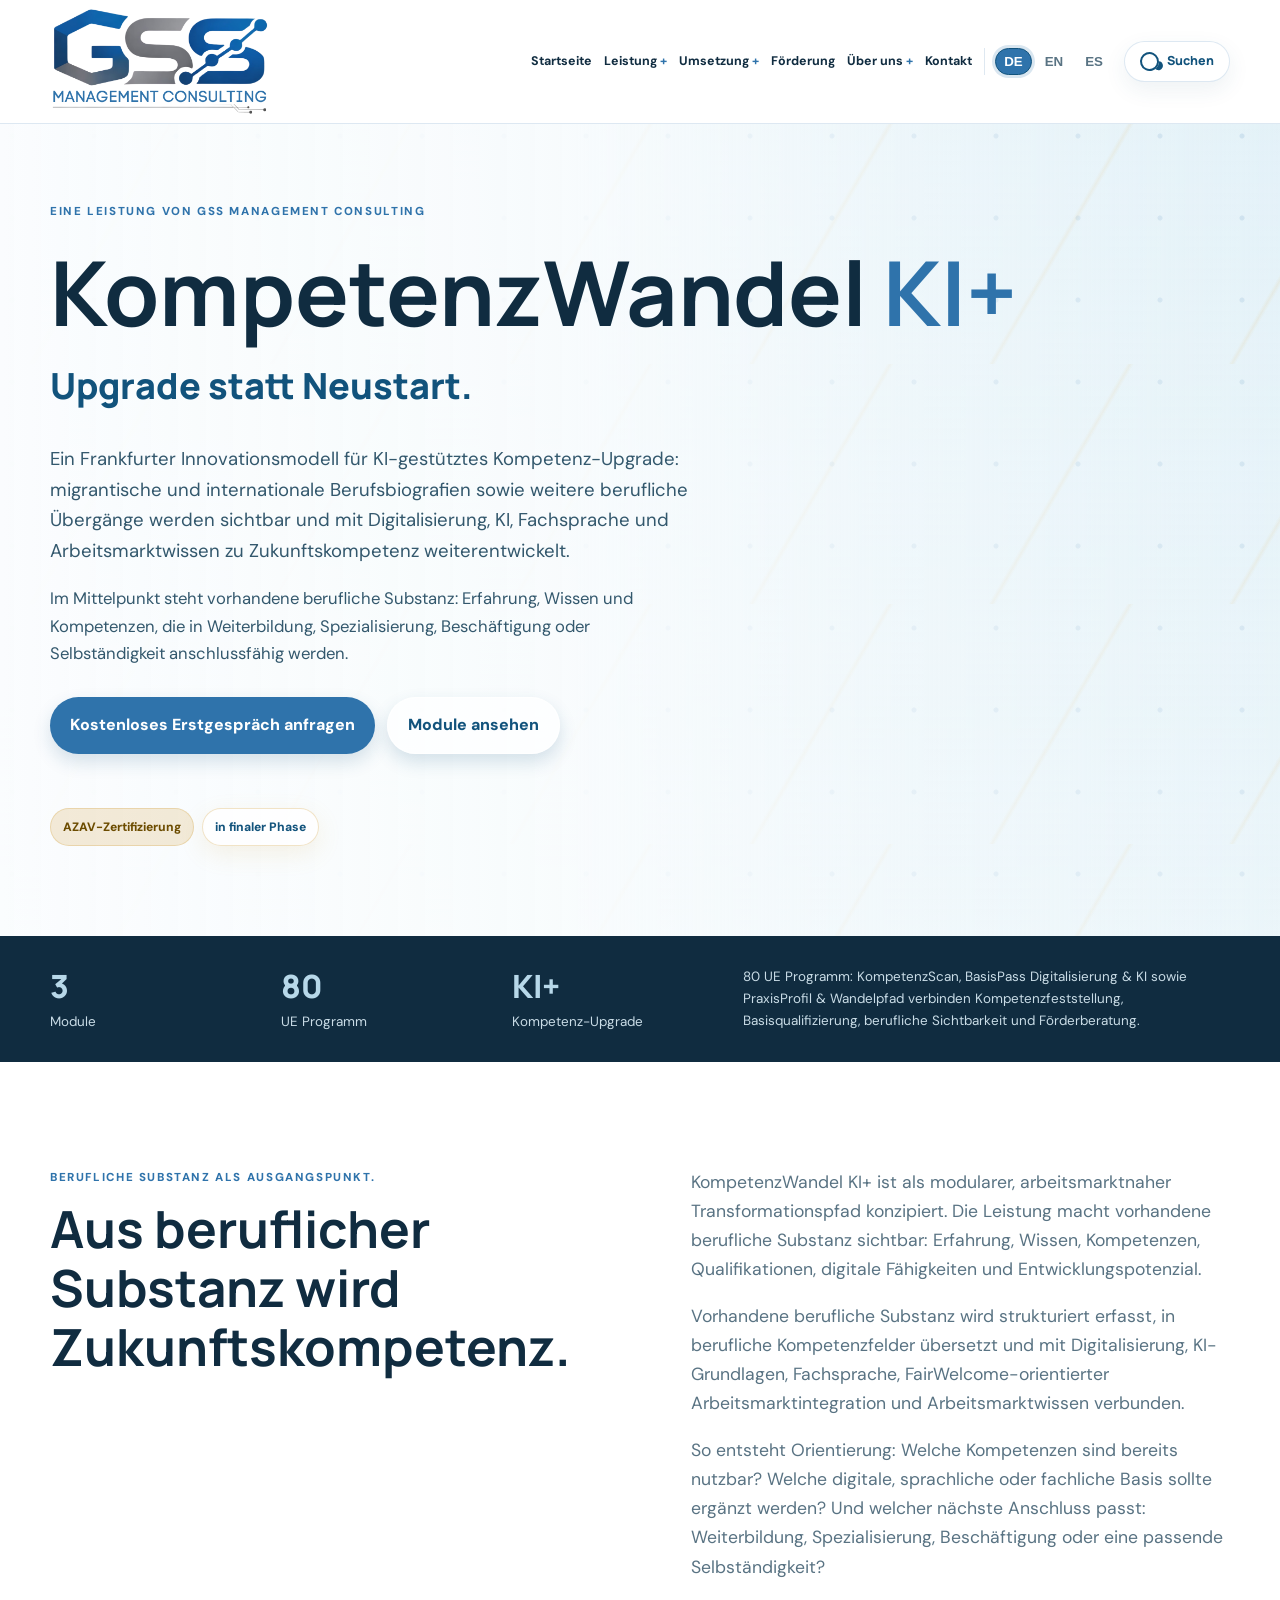
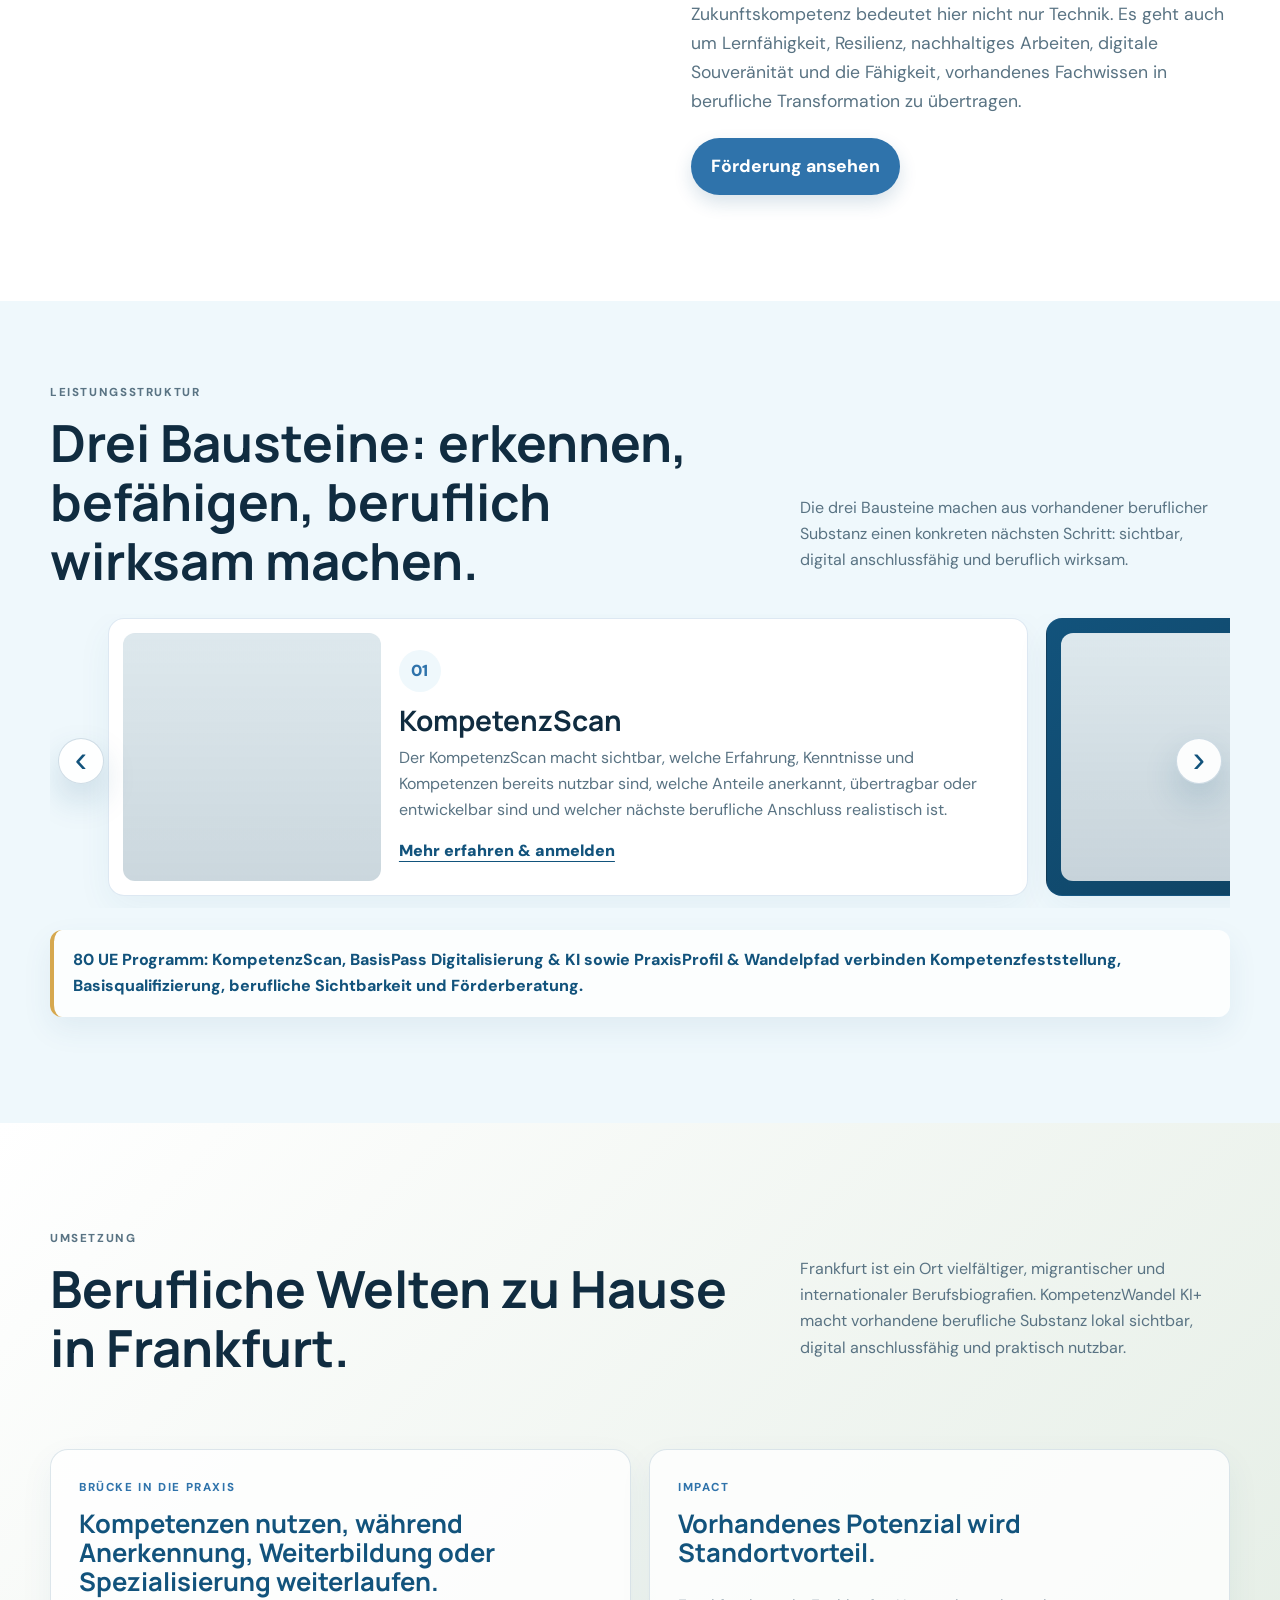
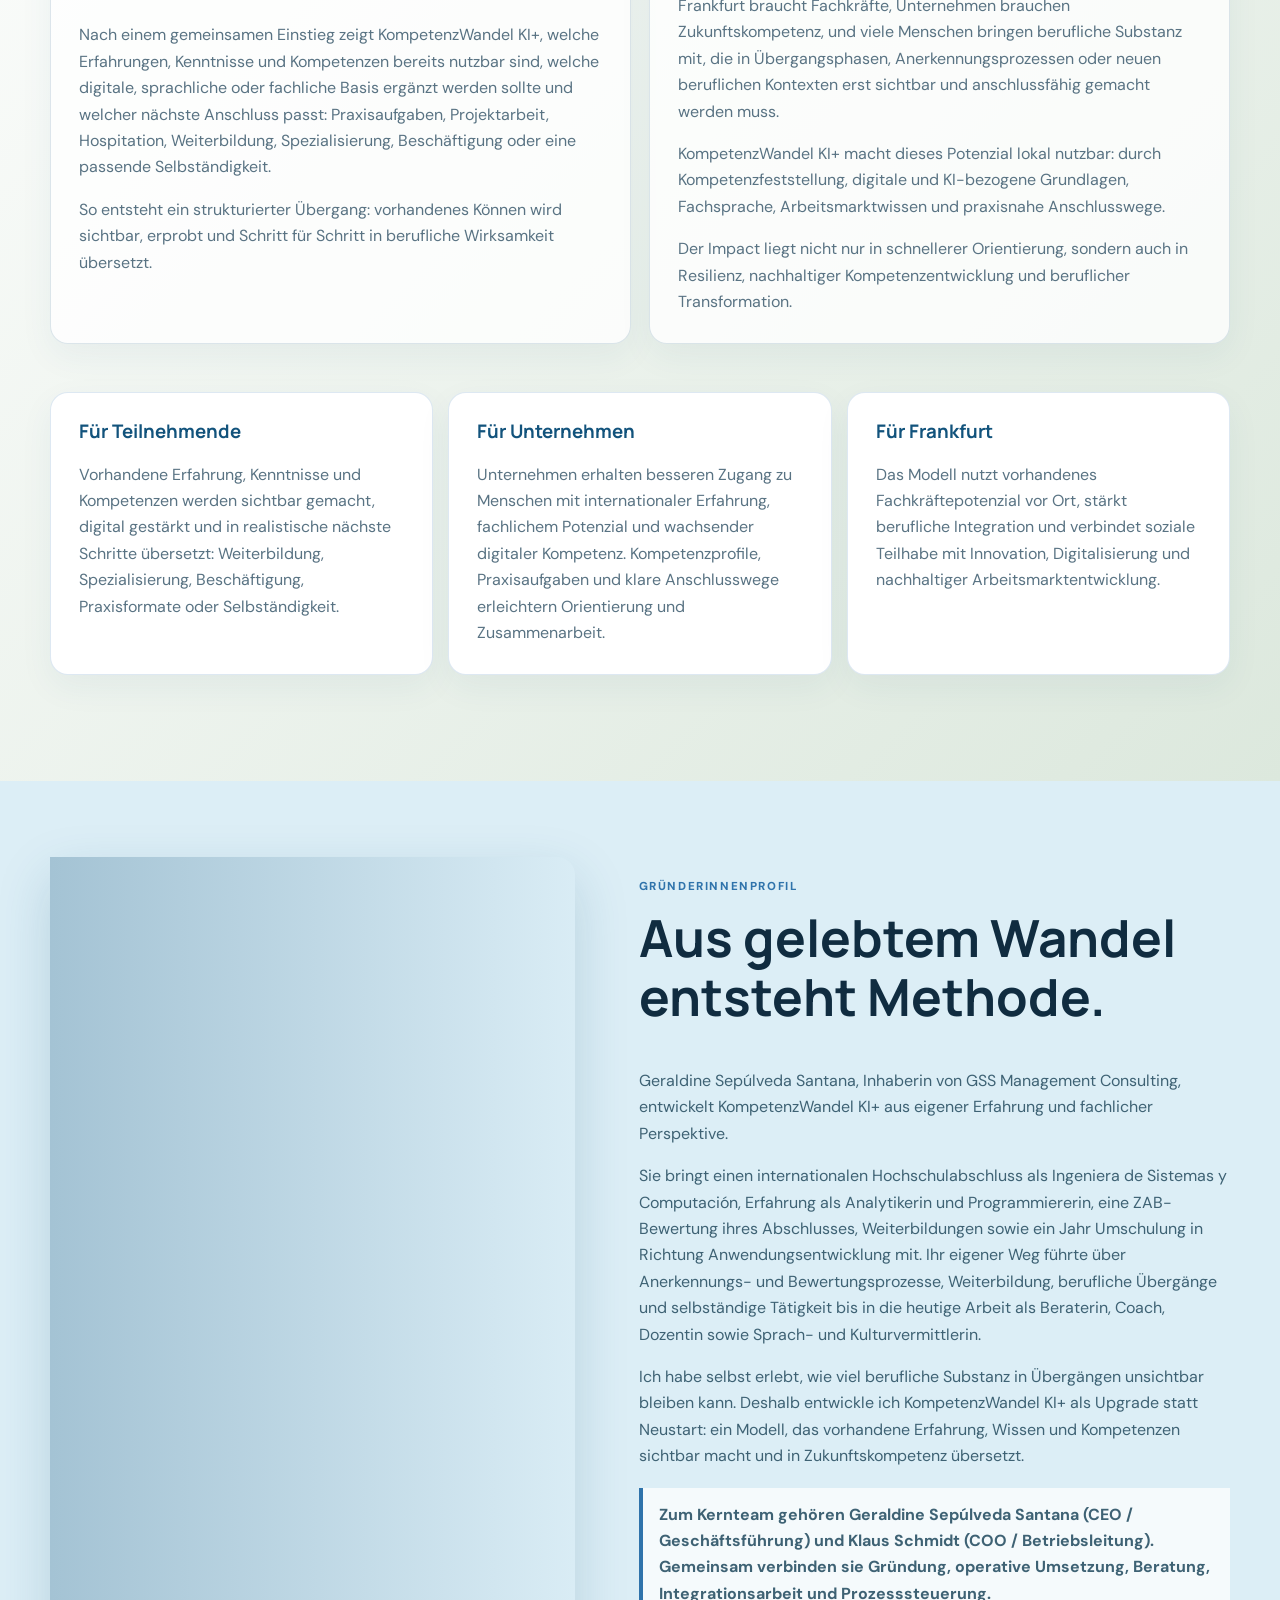
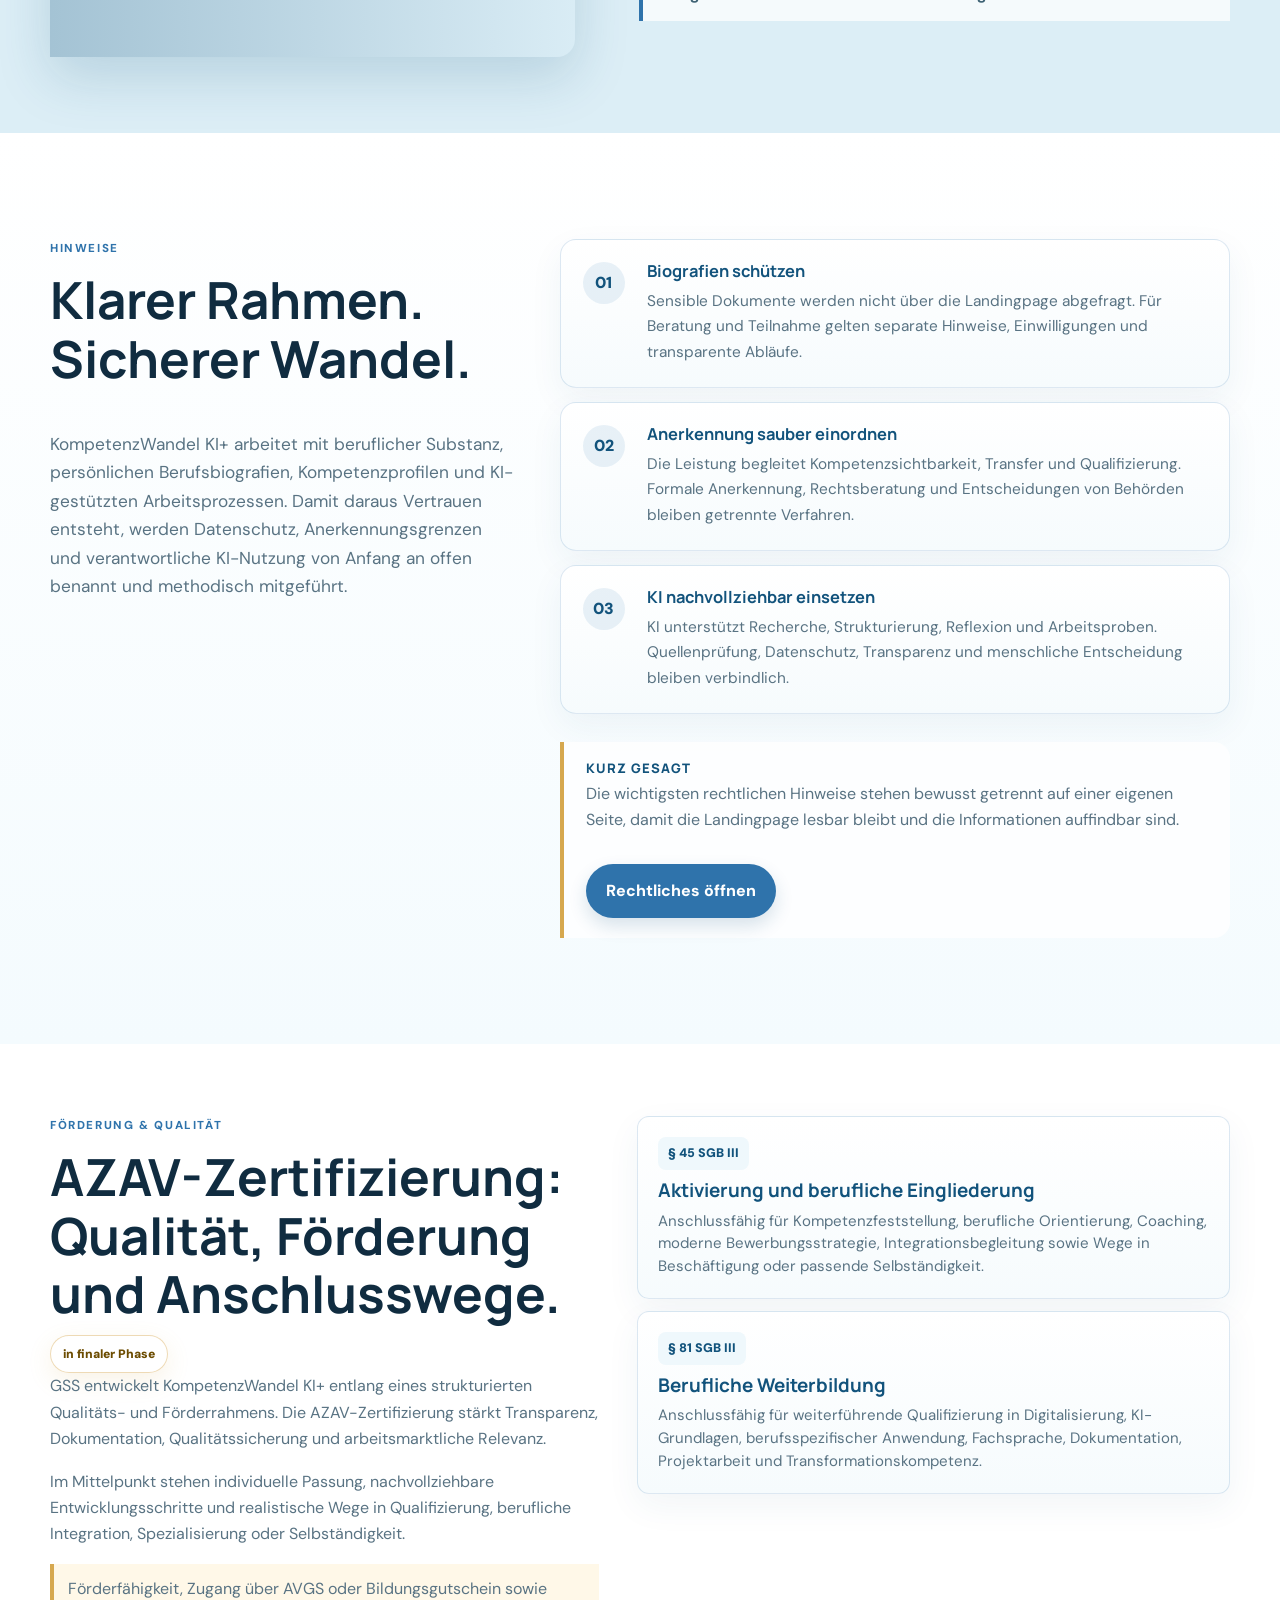
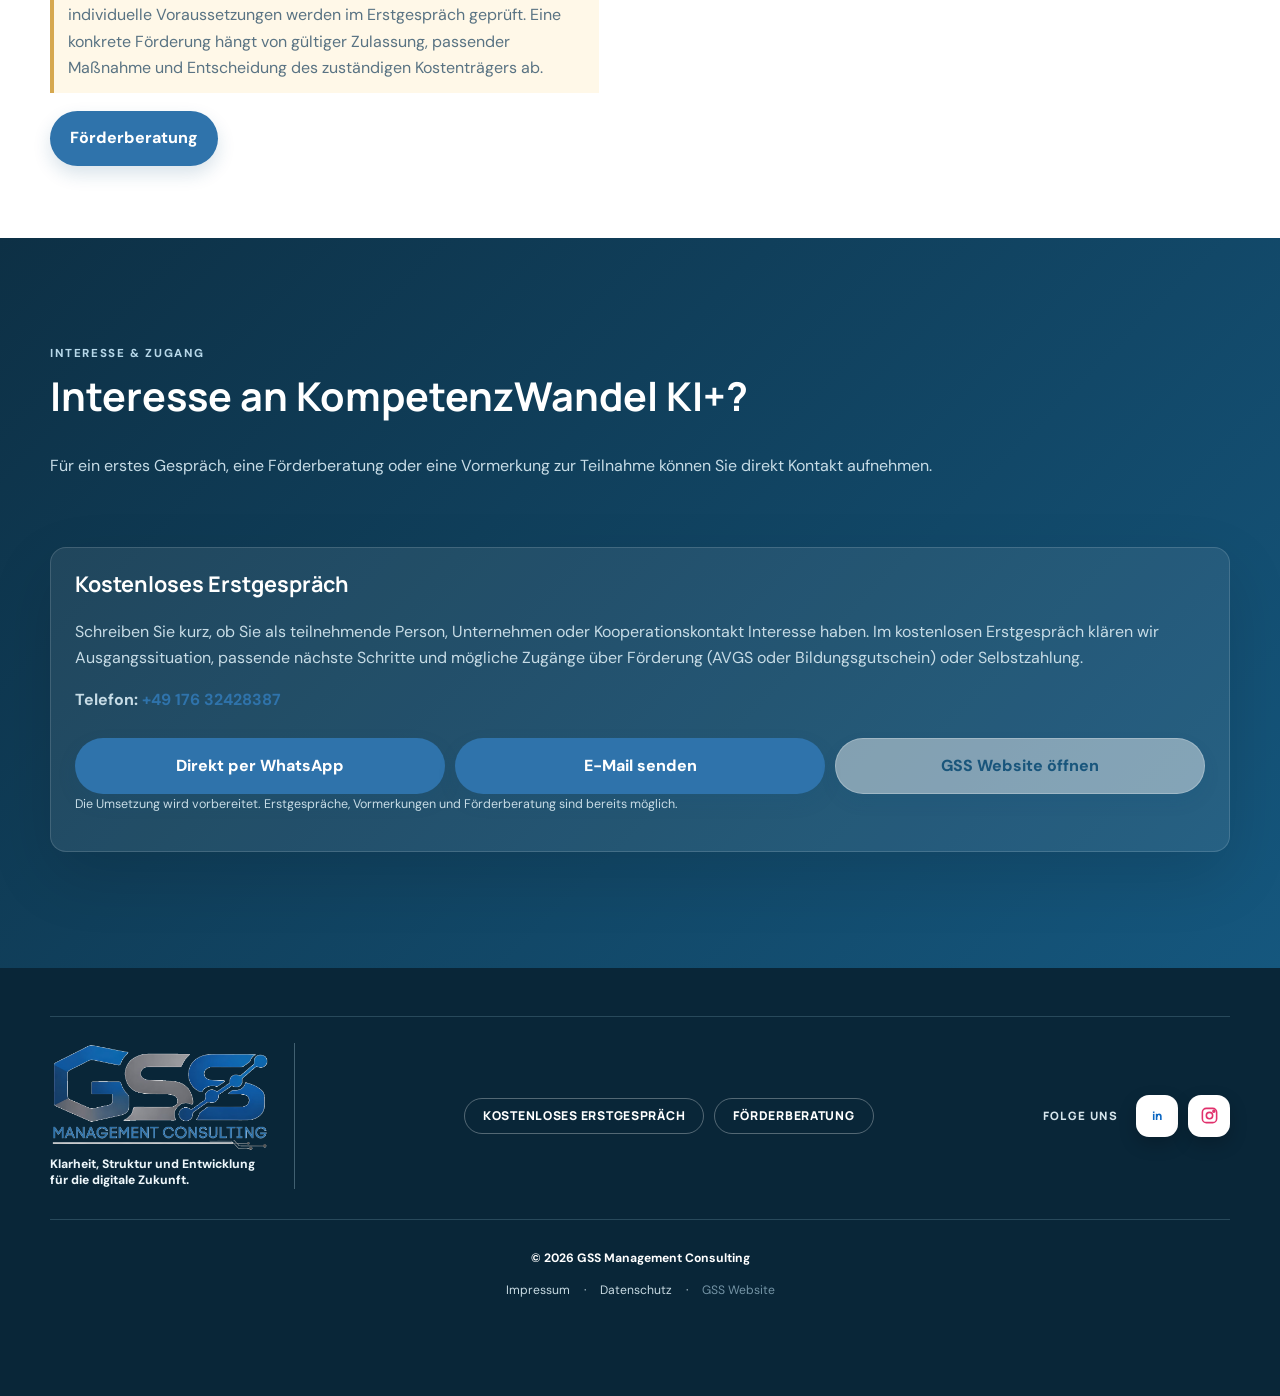
==== index.html @ 0b5e381f "Add files via upload" ====
<!doctype html>
<html lang="de">
<head>
  <meta charset="UTF-8">
  <meta name="viewport" content="width=device-width, initial-scale=1.0">
  <title>KompetenzWandel KI+ | KI-gestütztes Kompetenz-Upgrade in Frankfurt</title>
  <meta name="description" content="KompetenzWandel KI+ macht vorhandene berufliche Substanz sichtbar und entwickelt sie mit Digitalisierung, KI, Fachsprache und Arbeitsmarktwissen weiter.">
  <meta name="robots" content="index, follow">
  <meta name="theme-color" content="#0b2545">
  <link rel="canonical" href="https://kompetenzwandel-ki-plus.gss-consulting.de/">
  <meta property="og:title" content="KompetenzWandel KI+ | Upgrade statt Neustart">
  <meta property="og:description" content="Frankfurter Innovationsmodell für KI-gestütztes Kompetenz-Upgrade: berufliche Substanz sichtbar machen und zu Zukunftskompetenz weiterentwickeln.">
  <meta property="og:type" content="website">
  <meta property="og:url" content="https://kompetenzwandel-ki-plus.gss-consulting.de/">
  <meta property="og:site_name" content="GSS Management Consulting">
  <meta property="og:locale" content="de_DE">
  <meta property="og:locale:alternate" content="en_US">
  <meta property="og:locale:alternate" content="es_ES">
  <meta property="og:image" content="https://kompetenzwandel-ki-plus.gss-consulting.de/assets/social-preview.png">
  <meta property="og:image:secure_url" content="https://kompetenzwandel-ki-plus.gss-consulting.de/assets/social-preview.png">
  <meta property="og:image:width" content="1200">
  <meta property="og:image:height" content="630">
  <meta property="og:image:alt" content="KompetenzWandel KI+ - Upgrade statt Neustart">
  <meta name="twitter:card" content="summary_large_image">
  <meta name="twitter:title" content="KompetenzWandel KI+ | Upgrade statt Neustart">
  <meta name="twitter:description" content="KI-gestütztes Kompetenz-Upgrade von GSS Management Consulting in Frankfurt.">
  <meta name="twitter:image" content="https://kompetenzwandel-ki-plus.gss-consulting.de/assets/social-preview.png">
  <link rel="icon" href="favicon.ico" sizes="any">
  <link rel="icon" href="assets/favicon.svg" type="image/svg+xml">
  <link rel="icon" href="assets/favicon-32.png" type="image/png">
  <link rel="apple-touch-icon" href="assets/apple-touch-icon.png">
  <link rel="manifest" href="site.webmanifest">
  <!-- Google Search Console verification and Google Analytics can be added after the real IDs are available. -->
  <link rel="preconnect" href="https://fonts.googleapis.com">
  <link rel="preconnect" href="https://fonts.gstatic.com" crossorigin>
  <link href="https://fonts.googleapis.com/css2?family=DM+Sans:wght@400;500;600;700&family=Manrope:wght@600;700;800&display=swap" rel="stylesheet">
  <link rel="stylesheet" href="styles.css?v=20260713-mobile7">
</head>
<body>
  <header class="site-header">
    <a class="brand" href="index.html" aria-label="KompetenzWandel KI+">
      <img class="brand-logo" src="assets/gss-logo-display.png?v=20260713-display" alt="GSS Management Consulting">
    </a>
    <nav class="nav" aria-label="Hauptnavigation">
      <a href="index.html" data-i18n="nav.home">Startseite</a>
      <div class="nav-group"><a href="index.html#angebot" data-i18n="nav.offer">Leistung</a><div class="submenu"><a href="index.html#module" data-i18n="nav.modules">Module</a></div></div>
      <div class="nav-group"><button class="nav-parent" type="button" data-i18n="nav.implementation">Umsetzung</button><div class="submenu"><a href="index.html#umsetzung" data-i18n="nav.practiceImpact">Praxis & Impact</a></div></div>
      <a href="index.html#qualitaet" data-i18n="nav.quality">Förderung</a>
      <div class="nav-group"><button class="nav-parent" type="button" data-i18n="nav.about">Über uns</button><div class="submenu"><a href="index.html#profil" data-i18n="nav.profile">Profil</a><a href="index.html#hinweise" data-i18n="nav.notice">Hinweise</a></div></div>
      <a href="index.html#kontakt" data-i18n="nav.contact">Kontakt</a>
      <div class="language" aria-label="Sprache wählen">
        <button class="lang active" type="button" data-lang="de">DE</button>
        <button class="lang" type="button" data-lang="en">EN</button>
        <button class="lang" type="button" data-lang="es">ES</button>
      </div>
      <div class="site-search">
        <button class="search-toggle" type="button" aria-expanded="false" data-i18n="search.button">Suchen</button>
        <div class="search-panel" hidden>
          <form class="site-search-form">
            <label class="sr-only" for="site-search-input" data-i18n="search.label">Landingpage durchsuchen</label>
            <input id="site-search-input" class="site-search-input" type="search" autocomplete="off" data-i18n-placeholder="search.placeholder" placeholder="Landingpage durchsuchen">
            <button type="submit" aria-label="Suchen">→</button>
          </form>
          <div class="search-results" role="listbox"><p data-i18n="search.hint">Suchbegriff eingeben.</p></div>
        </div>
      </div>
    </nav>
  </header>

  <main>
    <section class="hero">
      <div class="hero-sequence" aria-hidden="true">
        <video class="hero-video hero-frame hero-frame-1" autoplay muted loop playsinline poster="https://images.unsplash.com/photo-1516321318423-f06f85e504b3?auto=format&fit=crop&w=1800&q=90">
          <source src="https://videos.pexels.com/video-files/3141208/3141208-hd_1920_1080_25fps.mp4" type="video/mp4">
        </video>
        <div class="hero-frame hero-frame-2"></div>
        <div class="hero-frame hero-frame-3"></div>
      </div>
      <div class="hero-overlay"></div>
      <div class="container hero-content">
        <p class="eyebrow" data-i18n="hero.eyebrow">Eine Leistung von GSS Management Consulting</p>
        <h1 data-i18n="hero.title">KompetenzWandel <span>KI+</span></h1>
        <p class="lead" data-i18n="hero.lead">Upgrade statt Neustart.</p>
        <p class="hero-text" data-i18n="hero.text">Ein Frankfurter Innovationsmodell für KI-gestütztes Kompetenz-Upgrade: migrantische und internationale Berufsbiografien sowie weitere berufliche Übergänge werden sichtbar und mit Digitalisierung, KI, Fachsprache und Arbeitsmarktwissen zu Zukunftskompetenz weiterentwickelt.</p>
        <p class="hero-text hero-subtext" data-i18n="hero.subtext">Im Mittelpunkt steht vorhandene berufliche Substanz: Erfahrung, Wissen und Kompetenzen, die in Weiterbildung, Spezialisierung, Beschäftigung oder Selbständigkeit anschlussfähig werden.</p>
        <div class="actions">
          <a class="button" href="modul.html?mod=scan#formular" data-i18n="hero.primary">Kostenloses Erstgespräch anfragen</a>
          <a class="button button-ghost" href="#module" data-i18n="hero.secondary">Module ansehen</a>
        </div>
        <div class="badges status-badges" aria-label="Status">
          <a class="azav-badge" href="#qualitaet" data-i18n="hero.badge2">AZAV-Zertifizierung</a>
          <span class="final-phase-badge" data-i18n="status.finalPhase" aria-disabled="true">in finaler Phase</span>
        </div>
      </div>
    </section>

    <section class="trust">
      <div class="container trust-grid">
        <div><strong>3</strong><span data-i18n="trust.modules">Module</span></div>
        <div><strong>80</strong><span data-i18n="trust.path">UE Programm</span></div>
        <div><strong>KI+</strong><span data-i18n="trust.ai">Kompetenz-Upgrade</span></div>
        <p data-i18n="trust.note">80 UE Programm: KompetenzScan, BasisPass Digitalisierung & KI sowie PraxisProfil & Wandelpfad verbinden Kompetenzfeststellung, Basisqualifizierung, berufliche Sichtbarkeit und Förderberatung.</p>
      </div>
    </section>

    <section class="section intro" id="angebot">
      <div class="container split">
        <div>
          <p class="eyebrow" data-i18n="intro.eyebrow">Berufliche Substanz als Ausgangspunkt.</p>
          <h2 data-i18n="intro.title">Aus beruflicher Substanz wird Zukunftskompetenz.</h2>
        </div>
        <div class="intro-copy">
          <p data-i18n="intro.p1">KompetenzWandel KI+ ist als modularer, arbeitsmarktnaher Transformationspfad konzipiert. Die Leistung macht vorhandene berufliche Substanz sichtbar: Erfahrung, Wissen, Kompetenzen, Qualifikationen, digitale Fähigkeiten und Entwicklungspotenzial.</p>
          <p data-i18n="intro.p2">Vorhandene berufliche Substanz wird strukturiert erfasst, in berufliche Kompetenzfelder übersetzt und mit Digitalisierung, KI-Grundlagen, Fachsprache, FairWelcome-orientierter Arbeitsmarktintegration und Arbeitsmarktwissen verbunden.</p>
          <p data-i18n="intro.p3">So entsteht Orientierung: Welche Kompetenzen sind bereits nutzbar? Welche digitale, sprachliche oder fachliche Basis sollte ergänzt werden? Und welcher nächste Anschluss passt: Weiterbildung, Spezialisierung, Beschäftigung oder eine passende Selbständigkeit?</p>
          <p data-i18n="intro.p4">Zukunftskompetenz bedeutet hier nicht nur Technik. Es geht auch um Lernfähigkeit, Resilienz, nachhaltiges Arbeiten, digitale Souveränität und die Fähigkeit, vorhandenes Fachwissen in berufliche Transformation zu übertragen.</p>
          <div class="actions compact-actions">
            <a class="button" href="#qualitaet" data-i18n="intro.ctaFunding">Förderung ansehen</a>
          </div>
        </div>
      </div>
    </section>

    <section class="section modules" id="module">
      <div class="container">
        <div class="section-head">
          <div>
            <p class="eyebrow" data-i18n="modules.eyebrow">Leistungsstruktur</p>
            <h2 data-i18n="modules.title">Drei Bausteine: erkennen, befähigen, beruflich wirksam machen.</h2>
          </div>
          <p data-i18n="modules.text">Die drei Bausteine machen aus vorhandener beruflicher Substanz einen konkreten nächsten Schritt: sichtbar, digital anschlussfähig und beruflich wirksam.</p>
        </div>
        <div class="module-carousel" aria-label="KompetenzWandel KI+ Module">
          <div class="module-grid" data-carousel-track>
            <article class="module-card">
              <div class="module-photo module-photo-scan" aria-hidden="true"></div>
              <div class="module-body">
                <span>01</span>
                <h3 data-i18n="m1.title">KompetenzScan</h3>
                <p data-i18n="m1.text">Der KompetenzScan macht sichtbar, welche Erfahrung, Kenntnisse und Kompetenzen bereits nutzbar sind, welche Anteile anerkannt, übertragbar oder entwickelbar sind und welcher nächste berufliche Anschluss realistisch ist.</p>
                <a class="module-link" href="modul.html?mod=scan" data-i18n="modules.more">Mehr erfahren & anmelden</a>
              </div>
            </article>
            <article class="module-card module-feature">
              <div class="module-photo module-photo-basis" aria-hidden="true"></div>
              <div class="module-body">
                <span>02</span>
                <h3 data-i18n="m2.title">BasisPass Digitalisierung & KI</h3>
                <p data-i18n="m2.text">Der BasisPass schafft eine gemeinsame Grundlage in Digitalisierung, KI, Datenschutz, Recherche, Dokumentation, Kommunikation, Selbstmarketing, modernen Bewerbungsstrategien und berufsspezifischer Tool-Nutzung.</p>
                <a class="module-link" href="modul.html?mod=basis" data-i18n="modules.more">Mehr erfahren & anmelden</a>
              </div>
            </article>
            <article class="module-card">
              <div class="module-photo module-photo-praxis" aria-hidden="true"></div>
              <div class="module-body">
                <span>03</span>
                <h3 data-i18n="m3.title">PraxisProfil & Wandelpfad</h3>
                <p data-i18n="m3.text">Das PraxisProfil übersetzt Scan und BasisPass in einen konkreten Wandelpfad: Kurzprofil, Portfolio oder Arbeitsprobe, Praxisaufgaben und Anschluss in Weiterbildung, Spezialisierung, Beschäftigung oder Gründung. So wird berufliche Transformation praktisch vorbereitet.</p>
                <a class="module-link" href="modul.html?mod=praxis" data-i18n="modules.more">Mehr erfahren & anmelden</a>
              </div>
            </article>
          </div>
          <div class="module-carousel-controls" aria-label="Module wechseln">
            <button class="module-arrow module-arrow-prev" type="button" data-carousel-control="prev" data-i18n-aria-label="modules.prev">
              <span aria-hidden="true">&#8249;</span>
            </button>
            <button class="module-arrow module-arrow-next" type="button" data-carousel-control="next" data-i18n-aria-label="modules.next">
              <span aria-hidden="true">&#8250;</span>
            </button>
          </div>
        </div>
        <p class="measure-note" data-i18n="modules.measureNote">80 UE Programm: KompetenzScan, BasisPass Digitalisierung & KI sowie PraxisProfil & Wandelpfad verbinden Kompetenzfeststellung, Basisqualifizierung, berufliche Sichtbarkeit und Förderberatung.</p>
      </div>
    </section>

    <section class="section implementation" id="umsetzung">
      <div class="container implementation-grid">
        <div class="section-head implementation-head">
          <div>
            <p class="eyebrow" data-i18n="implementation.eyebrow">Umsetzung</p>
            <h2 data-i18n="impact.title">Berufliche Welten zu Hause in Frankfurt.</h2>
          </div>
          <p data-i18n="impact.text">Frankfurt ist ein Ort vielfältiger, migrantischer und internationaler Berufsbiografien. KompetenzWandel KI+ macht vorhandene berufliche Substanz lokal sichtbar, digital anschlussfähig und praktisch nutzbar.</p>
        </div>
        <div class="implementation-duo">
          <article>
            <p class="eyebrow" data-i18n="path.eyebrow">Brücke in die Praxis</p>
            <h3 data-i18n="path.title">Kompetenzen nutzen, während Anerkennung, Weiterbildung oder Spezialisierung weiterlaufen.</h3>
            <p data-i18n="path.summary">Nach einem gemeinsamen Einstieg zeigt KompetenzWandel KI+, welche Erfahrungen, Kenntnisse und Kompetenzen bereits nutzbar sind, welche digitale, sprachliche oder fachliche Basis ergänzt werden sollte und welcher nächste Anschluss passt: Praxisaufgaben, Projektarbeit, Hospitation, Weiterbildung, Spezialisierung, Beschäftigung oder eine passende Selbständigkeit.</p>
            <p data-i18n="path.summary2">So entsteht ein strukturierter Übergang: vorhandenes Können wird sichtbar, erprobt und Schritt für Schritt in berufliche Wirksamkeit übersetzt.</p>
          </article>
          <article>
            <p class="eyebrow" data-i18n="impact.eyebrow">Impact</p>
            <h3 data-i18n="impact.duoTitle">Vorhandenes Potenzial wird Standortvorteil.</h3>
            <p data-i18n="impact.duoP1">Frankfurt braucht Fachkräfte, Unternehmen brauchen Zukunftskompetenz, und viele Menschen bringen berufliche Substanz mit, die in Übergangsphasen, Anerkennungsprozessen oder neuen beruflichen Kontexten erst sichtbar und anschlussfähig gemacht werden muss.</p>
            <p data-i18n="impact.duoP2">KompetenzWandel KI+ macht dieses Potenzial lokal nutzbar: durch Kompetenzfeststellung, digitale und KI-bezogene Grundlagen, Fachsprache, Arbeitsmarktwissen und praxisnahe Anschlusswege.</p>
            <p data-i18n="impact.duoP3">Der Impact liegt nicht nur in schnellerer Orientierung, sondern auch in Resilienz, nachhaltiger Kompetenzentwicklung und beruflicher Transformation.</p>
          </article>
        </div>
        <div class="impact-grid">
          <article><h3 data-i18n="impact.i1t">Für Teilnehmende</h3><p data-i18n="impact.i1">Vorhandene Erfahrung, Kenntnisse und Kompetenzen werden sichtbar gemacht, digital gestärkt und in realistische nächste Schritte übersetzt: Weiterbildung, Spezialisierung, Beschäftigung, Praxisformate oder Selbständigkeit.</p></article>
          <article><h3 data-i18n="impact.i2t">Für Unternehmen</h3><p data-i18n="impact.i2">Unternehmen erhalten besseren Zugang zu Menschen mit internationaler Erfahrung, fachlichem Potenzial und wachsender digitaler Kompetenz. Kompetenzprofile, Praxisaufgaben und klare Anschlusswege erleichtern Orientierung und Zusammenarbeit.</p></article>
          <article><h3 data-i18n="impact.i3t">Für Frankfurt</h3><p data-i18n="impact.i3">Das Modell nutzt vorhandenes Fachkräftepotenzial vor Ort, stärkt berufliche Integration und verbindet soziale Teilhabe mit Innovation, Digitalisierung und nachhaltiger Arbeitsmarktentwicklung.</p></article>
        </div>
      </div>
    </section>

    <section class="section profile" id="profil">
      <div class="container profile-grid">
        <div class="profile-image" aria-hidden="true"></div>
        <div class="profile-copy">
          <p class="eyebrow" data-i18n="profile.eyebrow">Gründerinnenprofil</p>
          <h2 data-i18n="profile.title">Aus gelebtem Wandel entsteht Methode.</h2>
          <p data-i18n="profile.p1">Geraldine Sepúlveda Santana, Inhaberin von GSS Management Consulting, entwickelt KompetenzWandel KI+ aus eigener Erfahrung und fachlicher Perspektive.</p>
          <p data-i18n="profile.p2">Sie bringt einen internationalen Hochschulabschluss als Ingeniera de Sistemas y Computación, Erfahrung als Analytikerin und Programmiererin, eine ZAB-Bewertung ihres Abschlusses, Weiterbildungen sowie ein Jahr Umschulung in Richtung Anwendungsentwicklung mit. Ihr eigener Weg führte über Anerkennungs- und Bewertungsprozesse, Weiterbildung, berufliche Übergänge und selbständige Tätigkeit bis in die heutige Arbeit als Beraterin, Coach, Dozentin sowie Sprach- und Kulturvermittlerin.</p>
          <p data-i18n="profile.p3">Ich habe selbst erlebt, wie viel berufliche Substanz in Übergängen unsichtbar bleiben kann. Deshalb entwickle ich KompetenzWandel KI+ als Upgrade statt Neustart: ein Modell, das vorhandene Erfahrung, Wissen und Kompetenzen sichtbar macht und in Zukunftskompetenz übersetzt.</p>
          <p class="team-note" data-i18n="profile.team">Zum Kernteam gehören Geraldine Sepúlveda Santana (CEO / Geschäftsführung) und Klaus Schmidt (COO / Betriebsleitung). Gemeinsam verbinden sie Gründung, operative Umsetzung, Beratung, Integrationsarbeit und Prozesssteuerung.</p>
        </div>
      </div>
    </section>

    <section class="section legal legal-summary" id="hinweise">
      <div class="container legal-summary-layout">
        <div class="legal-summary-copy">
          <p class="eyebrow" data-i18n="legal.eyebrow">Hinweise</p>
          <h2 data-i18n="legal.title">Klarer Rahmen. Sicherer Wandel.</h2>
          <p class="section-lead" data-i18n="legal.text">KompetenzWandel KI+ arbeitet mit beruflicher Substanz, persönlichen Berufsbiografien, Kompetenzprofilen und KI-gestützten Arbeitsprozessen. Damit daraus Vertrauen entsteht, werden Datenschutz, Anerkennungsgrenzen und verantwortliche KI-Nutzung von Anfang an offen benannt und methodisch mitgeführt.</p>
        </div>
        <div class="legal-checks">
          <article>
            <span>01</span>
            <h3 data-i18n="legal.card1t">Biografien schützen</h3>
            <p data-i18n="legal.card1">Sensible Dokumente werden nicht über die Landingpage abgefragt. Für Beratung und Teilnahme gelten separate Hinweise, Einwilligungen und transparente Abläufe.</p>
          </article>
          <article>
            <span>02</span>
            <h3 data-i18n="legal.card2t">Anerkennung sauber einordnen</h3>
            <p data-i18n="legal.card2">Die Leistung begleitet Kompetenzsichtbarkeit, Transfer und Qualifizierung. Formale Anerkennung, Rechtsberatung und Entscheidungen von Behörden bleiben getrennte Verfahren.</p>
          </article>
          <article>
            <span>03</span>
            <h3 data-i18n="legal.card3t">KI nachvollziehbar einsetzen</h3>
            <p data-i18n="legal.card3">KI unterstützt Recherche, Strukturierung, Reflexion und Arbeitsproben. Quellenprüfung, Datenschutz, Transparenz und menschliche Entscheidung bleiben verbindlich.</p>
          </article>
        </div>
        <div class="legal-summary-note">
          <strong data-i18n="legal.noteTitle">Kurz gesagt</strong>
          <p data-i18n="legal.summary">Die wichtigsten rechtlichen Hinweise stehen bewusst getrennt auf einer eigenen Seite, damit die Landingpage lesbar bleibt und die Informationen auffindbar sind.</p>
          <div class="actions">
            <a class="button" href="legal.html" data-i18n="legal.legalCta">Rechtliches öffnen</a>
          </div>
        </div>
      </div>
    </section>

    <section class="section azav" id="qualitaet">
      <div class="container azav-grid">
        <div>
          <p class="eyebrow" data-i18n="azav.eyebrow">Förderung & Qualität</p>
          <div class="azav-title-row">
            <h2 data-i18n="azav.title">AZAV-Zertifizierung: Qualität, Förderung und Anschlusswege.</h2>
            <span class="final-phase-badge" data-i18n="status.finalPhase" aria-disabled="true">in finaler Phase</span>
          </div>
          <p data-i18n="azav.text">GSS entwickelt KompetenzWandel KI+ entlang eines strukturierten Qualitäts- und Förderrahmens. Die AZAV-Zertifizierung stärkt Transparenz, Dokumentation, Qualitätssicherung und arbeitsmarktliche Relevanz.</p>
          <p data-i18n="azav.text2">Im Mittelpunkt stehen individuelle Passung, nachvollziehbare Entwicklungsschritte und realistische Wege in Qualifizierung, berufliche Integration, Spezialisierung oder Selbständigkeit.</p>
          <p class="fineprint" data-i18n="azav.note">Förderfähigkeit, Zugang über AVGS oder Bildungsgutschein sowie individuelle Voraussetzungen werden im Erstgespräch geprüft. Eine konkrete Förderung hängt von gültiger Zulassung, passender Maßnahme und Entscheidung des zuständigen Kostenträgers ab.</p>
          <div class="actions azav-actions">
            <a class="button" href="modul.html?mod=scan#formular" data-i18n="azav.cta">Förderberatung</a>
          </div>
        </div>
        <div class="azav-cards">
          <article>
            <span>§ 45 SGB III</span>
            <h3 data-i18n="azav.activationTitle">Aktivierung und berufliche Eingliederung</h3>
            <p data-i18n="azav.activationText">Anschlussfähig für Kompetenzfeststellung, berufliche Orientierung, Coaching, moderne Bewerbungsstrategie, Integrationsbegleitung sowie Wege in Beschäftigung oder passende Selbständigkeit.</p>
          </article>
          <article>
            <span>§ 81 SGB III</span>
            <h3 data-i18n="azav.trainingTitle">Berufliche Weiterbildung</h3>
            <p data-i18n="azav.trainingText">Anschlussfähig für weiterführende Qualifizierung in Digitalisierung, KI-Grundlagen, berufsspezifischer Anwendung, Fachsprache, Dokumentation, Projektarbeit und Transformationskompetenz.</p>
          </article>
        </div>
      </div>
    </section>

    <section class="section contact" id="kontakt">
      <div class="container contact-grid">
        <div>
          <p class="eyebrow" data-i18n="contact.eyebrow">Interesse & Zugang</p>
          <h2 data-i18n="contact.title">Interesse an <span class="brand-nowrap">KompetenzWandel KI+</span>?</h2>
          <p data-i18n="contact.text">Für ein erstes Gespräch, eine Förderberatung oder eine Vormerkung zur Teilnahme können Sie direkt Kontakt aufnehmen.</p>
        </div>
        <div class="contact-panel">
          <h3 data-i18n="contact.panelTitle">Kostenloses Erstgespräch</h3>
          <p data-i18n="contact.panelText">Schreiben Sie kurz, ob Sie als teilnehmende Person, Unternehmen oder Kooperationskontakt Interesse haben. Im kostenlosen Erstgespräch klären wir Ausgangssituation, passende nächste Schritte und mögliche Zugänge über Förderung (AVGS oder Bildungsgutschein) oder Selbstzahlung.</p>
          <p class="contact-phone"><span data-i18n="contact.phoneLabel">Telefon:</span> <a href="tel:+4917632428387">+49 176 32428387</a></p>
          <div class="actions contact-actions">
            <a class="button" href="https://wa.me/4917632428387" target="_blank" rel="noopener" data-contact="whatsapp" data-i18n="contact.primary">Direkt per WhatsApp</a>
            <a class="button" href="mailto:info@gss-consulting.de" data-i18n="contact.emailCta">E-Mail senden</a>
            <span class="button button-ghost button-disabled website-notice-trigger" role="button" tabindex="0" data-website-notice data-i18n="contact.secondary">GSS Website öffnen</span>
          </div>
          <p class="fineprint" data-i18n="contact.note">Die Umsetzung wird vorbereitet. Erstgespräche, Vormerkungen und Förderberatung sind bereits möglich.</p>
        </div>
      </div>
    </section>

  </main>

  <footer>
    <div class="container footer-utility">
      <div class="footer-brand-block">
        <a class="footer-home-logo" href="index.html" aria-label="GSS Management Consulting – Startseite">
          <img src="assets/gss-logo-display.png?v=20260713-display" alt="GSS Management Consulting">
        </a>
        <p class="footer-slogan" data-i18n="footer.claim">Klarheit, Struktur und Entwicklung für die digitale Zukunft.</p>
      </div>
      <div class="footer-action-group" aria-label="KompetenzWandel Aktionen">
        <a class="footer-faq-link" href="modul.html?mod=scan#formular" data-i18n="footer.freeCall">Kostenloses Erstgespräch</a>
        <a class="footer-faq-link" href="modul.html?mod=scan#formular" data-i18n="footer.avgs">Förderberatung</a>
      </div>
      <div class="footer-social-group">
        <span data-i18n="footer.social">Folge uns</span>
        <div class="social social-natural">
          <a href="https://www.linkedin.com/in/geraldine-sep%C3%BAlveda-santana-681823a3" data-social="linkedin" aria-label="LinkedIn">in</a>
          <a href="https://www.instagram.com/gss_consulting/" data-social="instagram" aria-label="Instagram GSS"><svg viewBox="0 0 24 24" aria-hidden="true" focusable="false"><rect x="3" y="3" width="18" height="18" rx="5"></rect><circle cx="12" cy="12" r="4"></circle><circle cx="17.5" cy="6.5" r="1.2"></circle></svg></a>
        </div>
      </div>
    </div>
    <div class="container copyright">
      <span class="copyright-owner">© <span id="year"></span> GSS Management Consulting</span>
      <span class="copyright-legal"><a href="legal.html#impressum" data-i18n="legal.imprintLink">Impressum</a> · <a href="legal.html#datenschutz" data-i18n="legal.privacyLink">Datenschutz</a> · <span class="footer-disabled-link website-notice-trigger" role="button" tabindex="0" data-website-notice data-i18n="footer.website">GSS Website</span></span>
    </div>
  </footer>

  <script src="script.js?v=20260713-search4"></script>
</body>
</html>
---- styles.css ----
:root {
  --ink: #102c40;
  --muted: #597383;
  --pale: #eff8fc;
  --sky: #b7d8e9;
  --blue: #2f73ab;
  --deep: #12537c;
  --sage: #dce8dd;
  --warm: #d6a84f;
  --line: rgba(47, 115, 171, .16);
  --white: #fff;
  --shadow: 0 18px 50px rgba(32, 89, 122, .14);
}

* { box-sizing: border-box; }
html {
  scroll-behavior: smooth;
  scroll-padding-top: 96px;
}
[id] {
  scroll-margin-top: 96px;
}
#qualitaet,
#kontakt {
  scroll-margin-top: 128px;
}
body {
  margin: 0;
  color: var(--ink);
  background: #fbfdfe;
  font: 16px/1.65 "DM Sans", sans-serif;
}
h1, h2, h3, p { margin-top: 0; }
h1, h2, h3 {
  font-family: "Manrope", sans-serif;
  line-height: 1.15;
  letter-spacing: 0;
}
h2 { font-size: clamp(2rem, 4vw, 3.45rem); }
a { text-decoration: none; color: inherit; }
ul { margin: 20px 0 0; padding-left: 18px; color: var(--muted); }
li + li { margin-top: 8px; }

.container {
  width: min(1180px, calc(100% - 40px));
  margin: auto;
}

.site-header {
  position: sticky;
  top: 0;
  z-index: 30;
  display: flex;
  align-items: center;
  justify-content: space-between;
  gap: 14px;
  padding: 7px max(20px, calc((100vw - 1180px) / 2));
  background: rgba(255, 255, 255, .94);
  backdrop-filter: blur(16px);
  border-bottom: 1px solid var(--line);
}
.brand { display: flex; align-items: center; }
.brand-logo {
  display: block;
  width: 220px;
  height: auto;
  max-height: none;
  object-fit: contain;
  object-position: left center;
}
.nav {
  display: flex;
  gap: 12px;
  align-items: center;
  font-size: .78rem;
  font-weight: 700;
  white-space: nowrap;
}
.nav a,
.nav-parent {
  color: var(--ink);
}
.nav a:hover,
.nav-parent:hover {
  color: var(--blue);
}
.nav-parent {
  border: 0;
  background: transparent;
  padding: 0;
  font: inherit;
  font-weight: inherit;
  white-space: nowrap;
  cursor: default;
}
.nav-group {
  position: relative;
}
.nav-group > a:after,
.nav-group > .nav-parent:after {
  content: " +";
  color: var(--blue);
}
.submenu {
  position: absolute;
  top: calc(100% + 12px);
  left: -14px;
  z-index: 55;
  display: grid;
  min-width: 180px;
  padding: 10px;
  border: 1px solid var(--line);
  border-radius: 12px;
  background: rgba(255, 255, 255, .98);
  box-shadow: var(--shadow);
  opacity: 0;
  visibility: hidden;
  transform: translateY(8px);
  transition: .2s;
}
.submenu a {
  padding: 7px 9px;
  border-radius: 7px;
  color: var(--muted);
  font-size: .78rem;
}
.submenu a:hover {
  color: var(--blue);
  background: var(--pale);
}
.nav-group:hover .submenu,
.nav-group:focus-within .submenu {
  opacity: 1;
  visibility: visible;
  transform: none;
}
.nav-group.submenu-closing .submenu {
  opacity: 0 !important;
  visibility: hidden !important;
  pointer-events: none;
  transform: translateY(8px) !important;
}
.language {
  display: flex;
  gap: 4px;
  border-left: 1px solid var(--line);
  padding-left: 10px;
}
.lang {
  min-width: 34px;
  border: 1px solid transparent;
  border-radius: 999px;
  background: transparent;
  padding: 5px 8px;
  color: var(--muted);
  font-weight: 800;
  cursor: pointer;
  transition: .2s;
}
.lang:hover { color: var(--blue); background: var(--pale); }
.lang.active {
  color: #fff;
  background: var(--blue);
  border-color: var(--deep);
  box-shadow: 0 0 0 3px rgba(47, 115, 171, .18);
}
.site-search { position: relative; }
.search-toggle {
  display: inline-flex;
  align-items: center;
  gap: 8px;
  padding: 10px 15px;
  border: 1px solid var(--line);
  border-radius: 999px;
  background: #fff;
  color: var(--deep);
  font: 800 .78rem / 1 "Manrope", sans-serif;
  cursor: pointer;
  box-shadow: 0 8px 22px rgba(34, 83, 112, .08);
  transition: .2s;
}
.search-toggle:before {
  content: "";
  width: 15px;
  height: 15px;
  border: 2px solid currentColor;
  border-radius: 50%;
  box-shadow: 7px 7px 0 -5px currentColor;
  transform: rotate(-20deg);
}
.search-toggle:hover,
.search-toggle[aria-expanded="true"] {
  background: var(--blue);
  border-color: var(--blue);
  color: #fff;
  transform: translateY(-1px);
}
.search-panel {
  position: absolute;
  right: 0;
  top: calc(100% + 12px);
  z-index: 60;
  width: min(430px, calc(100vw - 32px));
  padding: 14px;
  border: 1px solid var(--line);
  border-radius: 18px;
  background: #fff;
  box-shadow: var(--shadow);
}
.site-search-form {
  display: grid;
  grid-template-columns: 1fr 44px;
  gap: 8px;
}
.site-search-input {
  width: 100%;
  border: 1px solid var(--line);
  border-radius: 10px;
  padding: 12px 13px;
  background: var(--pale);
  color: var(--ink);
  font: inherit;
}
.site-search-form button {
  border: 0;
  border-radius: 10px;
  background: var(--blue);
  color: #fff;
  font-weight: 900;
  cursor: pointer;
}
.search-results {
  display: grid;
  gap: 8px;
  max-height: 330px;
  overflow: auto;
  margin-top: 12px;
  color: var(--muted);
}
.search-results p { margin: 0; font-size: .88rem; }
.search-result {
  display: block;
  padding: 10px 12px;
  border: 1px solid var(--line);
  border-radius: 12px;
  background: #fbfdfe;
  color: var(--deep);
}
.search-result:hover {
  border-color: var(--blue);
  background: #eef8fc;
}
.search-result strong {
  display: block;
  color: var(--ink);
  font: 800 .95rem / 1.25 "Manrope", sans-serif;
}
.search-result span {
  display: block;
  margin-top: 3px;
  color: var(--muted);
  font-size: .8rem;
}
.sr-only {
  position: absolute;
  width: 1px;
  height: 1px;
  padding: 0;
  margin: -1px;
  overflow: hidden;
  clip: rect(0, 0, 0, 0);
  white-space: nowrap;
  border: 0;
}

.button {
  display: inline-flex;
  justify-content: center;
  align-items: center;
  padding: 14px 20px;
  border: 0;
  border-radius: 100px;
  background: var(--blue);
  color: white;
  font-weight: 800;
  cursor: pointer;
  transition: background-color .25s ease, color .25s ease, border-color .25s ease, box-shadow .25s ease, transform .25s ease;
  box-shadow: 0 8px 18px rgba(18, 83, 124, .16);
}
.button:hover, .button:focus-visible {
  background: var(--deep);
  color: white;
  transform: translateY(-3px);
  box-shadow: 0 14px 28px rgba(18, 83, 124, .28);
}
.button-ghost {
  background: rgba(255, 255, 255, .7);
  color: var(--deep);
  border: 1px solid rgba(255, 255, 255, .72);
}
.button-ghost:hover { background: #fff; color: var(--deep); }
.button[aria-disabled="true"],
.button-disabled {
  opacity: .62;
  cursor: not-allowed;
  transform: none;
  pointer-events: none;
}
.button-disabled.website-notice-trigger,
.footer-disabled-link.website-notice-trigger,
.inline-disabled.website-notice-trigger {
  cursor: pointer;
  pointer-events: auto;
}
.button-disabled:hover,
.button-disabled:focus-visible {
  background: rgba(255, 255, 255, .7);
  color: var(--deep);
  box-shadow: none;
  transform: none;
}
.website-notice-trigger:focus-visible {
  outline: 3px solid rgba(214, 168, 79, .72);
  outline-offset: 3px;
}
.site-toast {
  position: fixed;
  right: 18px;
  bottom: 18px;
  z-index: 80;
  max-width: min(360px, calc(100vw - 28px));
  padding: 14px 16px;
  border: 1px solid rgba(214, 168, 79, .46);
  border-radius: 12px;
  background: rgba(11, 37, 69, .96);
  color: #fff;
  box-shadow: 0 18px 46px rgba(11, 37, 69, .28);
  font-weight: 700;
  line-height: 1.35;
  opacity: 0;
  transform: translateY(10px);
  transition: opacity .22s ease, transform .22s ease;
  pointer-events: none;
}
.site-toast.is-visible {
  opacity: 1;
  transform: translateY(0);
}

.hero {
  isolation: isolate;
  position: relative;
  min-height: 84vh;
  display: grid;
  align-items: center;
  overflow: hidden;
}
.hero-sequence {
  position: absolute;
  inset: 0;
  z-index: -3;
  overflow: hidden;
  background: #dceef6;
}
.hero-frame {
  position: absolute;
  inset: 0;
  width: 100%;
  height: 100%;
  object-fit: cover;
  background-size: cover;
  background-position: center;
  filter: saturate(.68) contrast(.92) brightness(.88);
  opacity: 0;
  animation-duration: 30s;
  animation-timing-function: linear;
  animation-iteration-count: infinite;
}
.hero-frame-1 {
  animation-name: heroCycleVideo;
}
.hero-frame-2 {
  background-image: url("https://images.unsplash.com/photo-1552664730-d307ca884978?auto=format&fit=crop&w=1800&q=90");
  animation-name: heroCyclePhoto1;
}
.hero-frame-3 {
  background-image: url("https://images.unsplash.com/photo-1677442136019-21780ecad995?auto=format&fit=crop&w=1800&q=90");
  animation-name: heroCyclePhoto4;
}
.hero-overlay {
  position: absolute;
  inset: 0;
  z-index: -2;
  background-image:
    linear-gradient(90deg, rgba(251, 253, 254, .96) 0%, rgba(251, 253, 254, .88) 45%, rgba(251, 253, 254, .50) 72%, rgba(251, 253, 254, .20) 100%),
    linear-gradient(0deg, rgba(251, 253, 254, .35), rgba(251, 253, 254, .05)),
    radial-gradient(circle at 12px 12px, rgba(47, 115, 171, .18) 2px, transparent 3px),
    linear-gradient(120deg, transparent 44%, rgba(214, 168, 79, .16) 45%, transparent 46%);
  background-size: auto, auto, 82px 82px, 240px 240px;
  opacity: 1;
}
@keyframes heroCyclePhoto1 {
  0%, 32% { opacity: 0; transform: scale(1.02); }
  36%, 58% { opacity: 1; transform: scale(1.08); }
  62%, 100% { opacity: 0; transform: scale(1.12); }
}
@keyframes heroCycleVideo {
  0%, 30% { opacity: 1; transform: scale(1.01); }
  34%, 100% { opacity: 0; transform: scale(1.05); }
}
@keyframes heroCyclePhoto4 {
  0%, 60% { opacity: 0; transform: scale(1.01); }
  64%, 96% { opacity: 1; transform: scale(1.10); }
  100% { opacity: 0; transform: scale(1.12); }
}
.hero-content { padding: 78px 0 90px; }
.eyebrow {
  color: var(--blue);
  font-weight: 800;
  font-size: .72rem;
  letter-spacing: .14em;
  text-transform: uppercase;
}
.hero h1 {
  display: flex;
  flex-wrap: nowrap;
  align-items: baseline;
  gap: .18em;
  max-width: 830px;
  margin: .22em 0;
  font-size: clamp(3.6rem, 7vw, 6.6rem);
  white-space: nowrap;
}
.hero h1 span { color: var(--blue); }
.brand-nowrap {
  white-space: nowrap;
}
.lead {
  max-width: 760px;
  color: var(--deep);
  font: 800 clamp(1.55rem, 3vw, 2.25rem) / 1.25 "Manrope", sans-serif;
}
.hero-text {
  max-width: 710px;
  color: #33586d;
  font-size: 1.16rem;
}
.hero-subtext {
  max-width: 650px;
  margin-top: 12px;
  font-size: 1.04rem;
}
.actions {
  display: flex;
  gap: 12px;
  flex-wrap: wrap;
  margin-top: 30px;
}
.compact-actions {
  margin-top: 22px;
}
.badges {
  display: flex;
  gap: 8px;
  flex-wrap: wrap;
  margin-top: 54px;
  align-items: center;
}
.badges span,
.badges a {
  display: inline-flex;
  align-items: center;
  padding: 8px 12px;
  border: 1px solid rgba(214, 168, 79, .32);
  border-radius: 40px;
  background: rgba(255, 255, 255, .72);
  color: var(--deep);
  font-size: .76rem;
  font-weight: 800;
  text-decoration: none;
  user-select: none;
}
.badges span {
  pointer-events: none;
  animation: statusPulse 2.8s ease-in-out infinite;
}
.badges a {
  transition: transform .2s ease, background .2s ease;
}
.badges a:hover {
  transform: translateY(-2px);
  background: rgba(255, 255, 255, .92);
}
.final-phase-badge {
  display: inline-flex;
  align-items: center;
  width: max-content;
  padding: 8px 12px;
  border: 1px solid rgba(214, 168, 79, .42);
  border-radius: 40px;
  background: rgba(255, 255, 255, .78);
  color: #6c4c00;
  font-size: .76rem;
  font-weight: 900;
  box-shadow: 0 8px 24px rgba(214, 168, 79, .14);
  animation: statusPulse 2.8s ease-in-out infinite;
}
.badges .azav-badge {
  background: rgba(214, 168, 79, .22);
  color: #6c4c00;
}
.badges .final-phase-badge {
  animation-duration: 1.25s;
}

@keyframes statusPulse {
  0%, 100% { opacity: .72; transform: translateY(0); }
  50% { opacity: 1; transform: translateY(-2px); }
}

.trust { background: var(--ink); color: white; }
.trust-grid {
  display: grid;
  grid-template-columns: repeat(3, 1fr) 2.4fr;
  gap: 28px;
  padding: 28px 0;
  align-items: center;
}
.trust strong {
  display: block;
  color: var(--sky);
  font: 800 2rem "Manrope", sans-serif;
}
.trust span, .trust p {
  margin: 0;
  color: #c9dce6;
  font-size: .84rem;
}

.section { padding: 106px 0; }
.split, .pathway-grid, .contact-grid {
  display: grid;
  grid-template-columns: 1.05fr 1fr;
  gap: 76px;
  align-items: start;
}
.intro {
  min-height: calc(100vh - 78px);
  display: flex;
  align-items: center;
  background: #fff;
}
.intro-copy {
  color: var(--muted);
  font-size: 1.1rem;
}
.intro-copy p + p { margin-top: 18px; }

.modules {
  background: var(--pale);
  padding-top: 82px;
}
.section-head {
  display: flex;
  justify-content: space-between;
  gap: 50px;
  align-items: end;
  margin-bottom: 24px;
}
.section-head h2 {
  max-width: 690px;
  margin-bottom: 0;
}
.section-head p {
  max-width: 430px;
  color: var(--muted);
}
.module-carousel {
  position: relative;
  overflow: hidden;
  padding: 4px 58px 12px;
}
.module-grid {
  --module-loop-distance: 2750px;
  display: flex;
  gap: 18px;
  width: max-content;
  will-change: transform;
  animation: moduleLoop 34s linear infinite;
}
.module-carousel:hover .module-grid,
.module-carousel:focus-within .module-grid {
  animation-play-state: paused;
}
.module-grid.module-carousel-manual {
  animation: none;
}
@keyframes moduleLoop {
  from { transform: translateX(0); }
  to { transform: translateX(calc(-1 * var(--module-loop-distance))); }
}
.module-carousel-controls {
  pointer-events: none;
  position: absolute;
  inset: 0;
  z-index: 4;
}
.module-arrow {
  pointer-events: auto;
  position: absolute;
  top: 50%;
  display: grid;
  place-items: center;
  width: 46px;
  height: 46px;
  border: 1px solid rgba(18, 83, 124, .2);
  border-radius: 50%;
  background: rgba(255, 255, 255, .92);
  color: var(--deep);
  box-shadow: 0 16px 34px rgba(18, 83, 124, .18);
  cursor: pointer;
  transform: translateY(-50%);
  transition: background-color .2s ease, color .2s ease, transform .2s ease;
}
.module-arrow:hover,
.module-arrow:focus-visible {
  background: var(--deep);
  color: #fff;
  transform: translateY(-50%) scale(1.04);
}
.module-arrow span {
  font-size: 2.3rem;
  line-height: 1;
}
.module-arrow-prev { left: 8px; }
.module-arrow-next { right: 8px; }
.module-card {
  display: grid;
  grid-template-columns: minmax(240px, .42fr) 1fr;
  flex: 0 0 min(920px, calc(100vw - 180px));
  gap: 18px;
  align-items: stretch;
  min-height: 0;
  padding: 14px;
  border: 1px solid var(--line);
  border-radius: 16px;
  background: #fff;
  box-shadow: 0 12px 35px rgba(40, 101, 132, .06);
  transition: .25s;
}
.module-card:hover {
  transform: translateY(-7px);
  box-shadow: var(--shadow);
}
.module-photo {
  min-height: 198px;
  height: 100%;
  margin-bottom: 0;
  border-radius: 12px;
  background: var(--pale) center / cover;
}
.module-photo-scan {
  background-image:
    linear-gradient(180deg, rgba(16, 44, 64, .08), rgba(16, 44, 64, .16)),
    url("https://images.unsplash.com/photo-1551836022-d5d88e9218df?auto=format&fit=crop&w=900&q=82");
}
.module-photo-basis {
  background-image:
    linear-gradient(180deg, rgba(16, 44, 64, .08), rgba(16, 44, 64, .18)),
    url("https://images.unsplash.com/photo-1516321318423-f06f85e504b3?auto=format&fit=crop&w=900&q=82");
}
.module-photo-praxis {
  background-image:
    linear-gradient(180deg, rgba(16, 44, 64, .08), rgba(16, 44, 64, .18)),
    url("https://images.unsplash.com/photo-1517048676732-d65bc937f952?auto=format&fit=crop&w=900&q=82");
}
.module-body {
  display: grid;
  align-content: center;
  padding: 4px 8px 4px 0;
}
.module-card span {
  display: inline-grid;
  place-items: center;
  width: 42px;
  height: 42px;
  margin-bottom: 12px;
  border-radius: 50%;
  background: var(--pale);
  color: var(--blue);
  font-weight: 900;
}
.module-card h3 {
  font-size: clamp(1.4rem, 2.2vw, 1.95rem);
  margin-bottom: 8px;
  overflow-wrap: anywhere;
  hyphens: auto;
}
.module-card p {
  max-width: 760px;
  margin-bottom: 0;
  color: var(--muted);
}
.module-duration {
  margin-bottom: 12px;
  color: var(--deep) !important;
  font-weight: 900;
  font-size: .88rem;
}
.module-link {
  display: inline-flex;
  margin-top: 14px;
  color: var(--deep);
  font-weight: 900;
  text-decoration: underline;
  text-underline-offset: 5px;
}
.module-feature {
  background: linear-gradient(135deg, var(--deep), #0b2d41);
  color: #fff;
}
.module-feature span { background: rgba(255, 255, 255, .14); color: var(--sky); }
.module-feature p, .module-feature ul { color: #d3e5ec; }
.module-feature .module-link { color: #fff; }
.measure-note {
  margin: 22px 0 0;
  padding: 17px 19px;
  border-left: 4px solid var(--warm);
  border-radius: 12px;
  background: rgba(255, 255, 255, .84);
  color: var(--deep);
  font-weight: 800;
  box-shadow: 0 12px 30px rgba(32, 89, 122, .08);
}

.azav {
  background: #fff;
  padding-top: 72px;
  padding-bottom: 72px;
}
.azav-grid {
  display: grid;
  grid-template-columns: 1fr 1.08fr;
  gap: 38px;
  align-items: start;
}
.azav-grid > div:first-child p:not(.eyebrow) {
  color: var(--muted);
  font-size: 1rem;
}
.azav-title-row {
  display: grid;
  gap: 12px;
  align-items: start;
}
.azav-title-row h2 {
  margin-bottom: 0;
}
.azav-title-row .final-phase-badge {
  animation-duration: 1.25s;
}
.azav .fineprint {
  margin-top: 14px;
  padding: 12px 14px;
  border-left: 4px solid var(--warm);
  background: #fff8e8;
  color: #6c4c00;
  font-size: .92rem;
}
.azav-actions {
  margin-top: 18px;
}
.azav-cards {
  display: grid;
  gap: 12px;
}
.azav-cards article {
  padding: 20px;
  border: 1px solid var(--line);
  border-radius: 12px;
  background: linear-gradient(180deg, #fff, #f6fbfd);
  box-shadow: 0 12px 34px rgba(32, 89, 122, .06);
}
.azav-cards span {
  display: inline-flex;
  margin-bottom: 10px;
  padding: 6px 10px;
  border-radius: 8px;
  background: var(--pale);
  color: var(--deep);
  font-weight: 900;
  font-size: .78rem;
}
.azav-cards h3 {
  color: var(--deep);
  margin-bottom: 8px;
  font-size: 1.18rem;
}
.azav-cards p {
  margin-bottom: 0;
  color: var(--muted);
  font-size: .94rem;
  line-height: 1.52;
}

.implementation { background: linear-gradient(135deg, #fff, var(--sage)); }
.implementation-grid {
  display: grid;
  gap: 48px;
}
.implementation-head {
  align-items: end;
}
.implementation-duo {
  display: grid;
  grid-template-columns: repeat(2, minmax(0, 1fr));
  gap: 18px;
}
.implementation-duo article {
  padding: 28px;
  border: 1px solid rgba(18, 83, 124, .14);
  border-radius: 18px;
  background: rgba(255, 255, 255, .78);
  box-shadow: 0 12px 34px rgba(32, 89, 122, .06);
}
.implementation-duo h3 {
  color: var(--deep);
  font-size: clamp(1.35rem, 2vw, 1.75rem);
}
.implementation-duo p:not(.eyebrow) {
  color: var(--muted);
}
.implementation-duo p:last-child {
  margin-bottom: 0;
}
.implementation-path {
  padding-top: 28px;
  border-top: 1px solid rgba(18, 83, 124, .14);
}
.pathway { background: linear-gradient(135deg, #fff, var(--sage)); }
.steps {
  display: grid;
  gap: 12px;
}
.steps article {
  display: grid;
  grid-template-columns: 54px 1fr;
  gap: 18px;
  padding: 22px;
  border: 1px solid rgba(18, 83, 124, .14);
  border-radius: 18px;
  background: rgba(255, 255, 255, .76);
}
.steps b {
  display: grid;
  place-items: center;
  width: 42px;
  height: 42px;
  border-radius: 50%;
  background: var(--warm);
  color: #fff;
  font: 800 1.05rem "Manrope", sans-serif;
}
.steps p { margin: 0; color: var(--muted); }
.path-summary {
  align-self: stretch;
  padding: 28px;
  border: 1px solid rgba(18, 83, 124, .14);
  border-radius: 18px;
  background: rgba(255, 255, 255, .78);
  box-shadow: 0 12px 34px rgba(32, 89, 122, .06);
}
.path-summary p {
  margin-bottom: 0;
  color: var(--muted);
  font-size: 1.06rem;
}

.profile {
  position: relative;
  padding: 76px 0;
  overflow: clip;
  background: #dceef6;
}
.profile-image {
  position: relative;
  min-height: 520px;
  border-radius: 0 18px 18px 0;
  background:
    linear-gradient(90deg, rgba(18, 83, 124, .28), rgba(183, 216, 233, .08)),
    url("https://images.unsplash.com/photo-1517245386807-bb43f82c33c4?auto=format&fit=crop&w=1400&q=84") center / cover;
  box-shadow: 0 20px 54px rgba(18, 83, 124, .18);
}
.profile-grid {
  display: grid;
  grid-template-columns: minmax(0, .94fr) minmax(0, 1.06fr);
  align-items: stretch;
  gap: clamp(34px, 5vw, 68px);
}
.profile-copy {
  padding: 20px 0;
}
.profile-copy p:not(.eyebrow) { color: #3e6274; }
.team-note {
  margin-top: 18px;
  padding: 14px 16px;
  border-left: 4px solid var(--blue);
  background: rgba(255, 255, 255, .72);
  font-weight: 700;
}

.impact { background: #fff; }
.impact-grid {
  display: grid;
  grid-template-columns: repeat(3, minmax(0, 1fr));
  gap: 15px;
}
.impact-grid article {
  padding: 28px;
  border: 1px solid var(--line);
  border-radius: 18px;
  background: #fff;
  box-shadow: 0 12px 34px rgba(32, 89, 122, .06);
}
.impact-grid h3 { color: var(--deep); }
.impact-grid p { color: var(--muted); margin-bottom: 0; }

.legal {
  background: #fff;
}
.legal-summary {
  background:
    linear-gradient(180deg, #fff 0%, #f4fbfe 100%);
}
.legal-summary-layout {
  position: relative;
  display: grid;
  grid-template-columns: minmax(270px, .82fr) minmax(0, 1.18fr);
  gap: 28px 44px;
  align-items: start;
}
.legal-summary-copy {
  position: sticky;
  top: 150px;
}
.section-lead {
  max-width: 580px;
  color: var(--muted);
  font-size: 1.08rem;
}
.legal-pill-row {
  display: flex;
  flex-wrap: wrap;
  gap: 8px;
  margin-top: 24px;
}
.legal-pill-row span {
  display: inline-flex;
  align-items: center;
  min-height: 34px;
  padding: 8px 12px;
  border: 1px solid rgba(47, 115, 171, .18);
  border-radius: 999px;
  background: rgba(255, 255, 255, .76);
  color: var(--deep);
  font: 900 .74rem / 1 "Manrope", sans-serif;
  letter-spacing: .04em;
  text-transform: uppercase;
}
.legal-checks {
  display: grid;
  gap: 14px;
}
.legal-checks article {
  display: grid;
  grid-template-columns: 48px 1fr;
  gap: 4px 16px;
  align-items: start;
  padding: 22px;
  border: 1px solid var(--line);
  border-radius: 16px;
  background: linear-gradient(180deg, #fff, #f6fbfd);
  box-shadow: 0 12px 34px rgba(32, 89, 122, .06);
  transition: transform .22s ease, border-color .22s ease, box-shadow .22s ease;
}
.legal-checks article:hover {
  transform: translateY(-3px);
  border-color: rgba(47, 115, 171, .28);
  box-shadow: 0 16px 42px rgba(32, 89, 122, .1);
}
.legal-checks span {
  grid-row: span 2;
  display: grid;
  place-items: center;
  width: 42px;
  height: 42px;
  border-radius: 50%;
  background: rgba(47, 115, 171, .1);
  color: var(--deep);
  font-weight: 900;
}
.legal-checks h3 {
  margin-bottom: 4px;
  color: var(--deep);
  font-size: 1.03rem;
}
.legal-checks p {
  margin-bottom: 0;
  color: var(--muted);
  font-size: .96rem;
}
.legal-summary-note {
  grid-column: 2;
  padding: 20px 22px;
  border-left: 4px solid var(--warm);
  border-radius: 0 16px 16px 0;
  background: rgba(255, 255, 255, .78);
}
.legal-summary-note strong {
  display: block;
  margin-bottom: 6px;
  color: var(--deep);
  font: 900 .82rem / 1 "Manrope", sans-serif;
  letter-spacing: .08em;
  text-transform: uppercase;
}
.legal-summary-note p {
  margin-bottom: 18px;
  color: var(--muted);
}
.legal-page-main {
  background: linear-gradient(180deg, var(--pale), #fff 42%);
}
.legal-document {
  min-height: 72vh;
}
.legal-page-head {
  max-width: 780px;
  margin-bottom: 34px;
}
.legal-page-head h1 {
  margin: .15em 0 .28em;
  font-size: clamp(2.7rem, 6vw, 5rem);
}
.legal-page-head p:not(.eyebrow) {
  max-width: 670px;
  color: var(--muted);
  font-size: 1.08rem;
}
.legal-grid {
  display: grid;
  grid-template-columns: repeat(4, minmax(0, 1fr));
  gap: 15px;
}
.legal-grid article {
  padding: 24px;
  border: 1px solid var(--line);
  border-radius: 18px;
  background: linear-gradient(180deg, #fff, #f6fbfd);
}
.legal-grid h3 {
  margin-bottom: 10px;
  color: var(--deep);
  font-size: 1.05rem;
}
.legal-grid p {
  margin-bottom: 0;
  color: var(--muted);
  font-size: .94rem;
}
.legal-detail-grid {
  display: grid;
  grid-template-columns: repeat(2, minmax(0, 1fr));
  gap: 18px;
  margin-top: 18px;
}
.legal-detail {
  padding: 30px;
  border: 1px solid var(--line);
  border-radius: 18px;
  background: #fff;
  box-shadow: 0 12px 34px rgba(32, 89, 122, .06);
}
.legal-detail h2 {
  margin-bottom: 18px;
  color: var(--deep);
  font-size: 1.55rem;
}
.legal-detail p {
  color: var(--muted);
  font-size: .96rem;
}
.legal-detail p:last-child { margin-bottom: 0; }
.legal-detail a {
  color: var(--deep);
  font-weight: 800;
  text-decoration: underline;
  text-underline-offset: 4px;
}

.module-page-main {
  background: linear-gradient(180deg, var(--pale), #fff 46%);
}
.module-detail-hero {
  position: relative;
  display: flex;
  align-items: center;
  min-height: calc(100svh - 108px);
  padding: clamp(34px, 5vh, 64px) 0 clamp(42px, 5vh, 66px);
  overflow: hidden;
}
.module-detail-grid,
.detail-columns,
.form-grid {
  display: grid;
  gap: 42px;
}
.module-detail-grid {
  grid-template-columns: 1fr .82fr;
  align-items: center;
}
.text-link {
  display: inline-flex;
  margin-bottom: 22px;
  color: var(--deep);
  font-weight: 900;
  text-decoration: underline;
  text-underline-offset: 5px;
}
.module-return {
  display: flex;
  gap: 18px;
  flex-wrap: wrap;
  margin-bottom: 14px;
}
.module-return .text-link { margin-bottom: 0; }
.module-detail-hero h1 {
  margin: .1em 0 .2em;
  font-size: clamp(2.8rem, 6vw, 5.4rem);
}
.lead-small {
  color: var(--deep);
  font: 800 clamp(1.35rem, 2.4vw, 2rem) / 1.25 "Manrope", sans-serif;
}
.module-detail-hero p:not(.eyebrow):not(.lead-small) {
  color: var(--muted);
  font-size: 1.08rem;
}
.detail-visual {
  min-height: 480px;
  border-radius: 22px;
  background: var(--pale) center / cover;
  box-shadow: var(--shadow);
}
.detail-visual-scan { background-image: linear-gradient(180deg, rgba(16,44,64,.04), rgba(16,44,64,.26)), url("https://images.unsplash.com/photo-1551836022-d5d88e9218df?auto=format&fit=crop&w=1200&q=84"); }
.detail-visual-basis { background-image: linear-gradient(180deg, rgba(16,44,64,.04), rgba(16,44,64,.26)), url("https://images.unsplash.com/photo-1516321318423-f06f85e504b3?auto=format&fit=crop&w=1200&q=84"); }
.detail-visual-praxis { background-image: linear-gradient(180deg, rgba(16,44,64,.04), rgba(16,44,64,.26)), url("https://images.unsplash.com/photo-1517048676732-d65bc937f952?auto=format&fit=crop&w=1200&q=84"); }
.detail-columns {
  grid-template-columns: 1.15fr .75fr .95fr .95fr;
}
.detail-columns article {
  padding: 28px;
  border: 1px solid var(--line);
  border-radius: 18px;
  background: #fff;
  box-shadow: 0 12px 34px rgba(32, 89, 122, .06);
}
.check-list {
  margin-top: 0;
  padding-left: 20px;
}
.form-section {
  background: linear-gradient(135deg, #0d3045, #15577e);
  color: #fff;
}
.form-section .eyebrow { color: var(--sky); }
.form-section p { color: #c7dce6; }
.form-grid {
  grid-template-columns: .9fr 1.1fr;
  align-items: start;
}
.application-form {
  display: grid;
  gap: 16px;
  padding: 28px;
  border: 1px solid rgba(255,255,255,.16);
  border-radius: 22px;
  background: rgba(255,255,255,.09);
  box-shadow: 0 24px 65px rgba(0,0,0,.12);
}
.application-form label {
  display: grid;
  gap: 7px;
  color: #fff;
  font-weight: 800;
}
.application-form input,
.application-form select,
.application-form textarea {
  width: 100%;
  border: 1px solid rgba(255,255,255,.22);
  border-radius: 12px;
  padding: 13px 14px;
  background: rgba(255,255,255,.95);
  color: var(--ink);
  font: inherit;
}
.application-form textarea { resize: vertical; }

.contact {
  background: linear-gradient(135deg, #0d3045, #15577e);
  color: white;
  padding-bottom: 116px;
}
.contact .eyebrow { color: var(--sky); }
.contact p { color: #c7dce6; }
.contact h2 {
  max-width: none;
  white-space: nowrap;
  font-size: clamp(2.05rem, 3.1vw, 3rem);
}
.contact-grid {
  grid-template-columns: 1fr;
  gap: 52px;
}
.contact-panel {
  padding: 24px;
  border: 1px solid rgba(255, 255, 255, .14);
  border-radius: 16px;
  background: rgba(255, 255, 255, .08);
  box-shadow: 0 24px 65px rgba(0, 0, 0, .12);
}
.contact-panel h3 { font-size: 1.35rem; }
.contact-actions {
  display: flex;
  gap: 10px;
  align-items: stretch;
  flex-wrap: wrap;
  margin-top: 24px;
}
.contact-actions .button {
  flex: 1 1 165px;
  justify-content: center;
  text-align: center;
}
.contact-email {
  margin: 18px 0 0;
  color: #fff;
  font-weight: 800;
}
.contact-email a {
  color: #fff;
  text-decoration: underline;
  text-underline-offset: 4px;
}
.fineprint { font-size: .78rem; }
.contact-phone {
  margin: 8px 0 16px;
  color: var(--deep);
  font-weight: 700;
}
.contact-phone a {
  color: var(--blue);
  text-decoration: none;
}
.contact-phone a:hover {
  text-decoration: underline;
  text-underline-offset: 4px;
}
.inline-disabled {
  color: var(--muted);
  cursor: default;
}

.version-page-main {
  background: linear-gradient(180deg, var(--pale), #fff 48%);
}
.version-list {
  display: grid;
  grid-template-columns: repeat(3, minmax(0, 1fr));
  gap: 16px;
  margin-top: 30px;
}
.version-card {
  display: grid;
  gap: 12px;
  min-height: 230px;
  padding: 26px;
  border: 1px solid var(--line);
  border-radius: 18px;
  background: #fff;
  box-shadow: 0 12px 34px rgba(32, 89, 122, .06);
}
.version-card h2 {
  margin-bottom: 0;
  color: var(--deep);
  font-size: 1.25rem;
}
.version-card p {
  margin-bottom: 0;
  color: var(--muted);
}
.version-card .button {
  align-self: end;
  justify-self: start;
}
.version-meta {
  color: var(--blue);
  font-size: .78rem;
  font-weight: 900;
  letter-spacing: .08em;
  text-transform: uppercase;
}

footer {
  padding: 48px 0 96px;
  background: #092638;
  color: #c8dae2;
}
.footer-utility {
  display: grid;
  grid-template-columns: auto 1fr auto;
  align-items: center;
  gap: 28px;
  padding-top: 26px;
  border-top: 1px solid #28495b;
}
.footer-brand-block {
  display: grid;
  align-items: start;
  gap: 8px;
  max-width: 245px;
  padding-right: 30px;
  border-right: 1px solid #416071;
}
.footer-home-logo {
  display: inline-flex;
  align-items: center;
  flex: 0 0 auto;
  transition: transform .2s ease, opacity .2s ease;
}
.footer-home-logo:hover {
  transform: translateY(-2px);
  opacity: .9;
}
.footer-home-logo img {
  display: block;
  width: 220px;
  height: auto;
  max-height: none;
  object-fit: contain;
  object-position: left center;
}
.footer-slogan {
  width: 220px;
  margin: -4px 0 0;
  color: #eef7fb;
  font-size: .76rem;
  font-weight: 800;
  line-height: 1.35;
}
.footer-action-group {
  display: flex;
  justify-content: center;
  gap: 10px;
  flex-wrap: wrap;
}
.footer-faq-link {
  display: inline-flex;
  align-items: center;
  justify-content: center;
  min-width: 92px;
  padding: 11px 18px;
  border: 1px solid rgba(255, 255, 255, .3);
  border-radius: 999px;
  color: #fff;
  font: 800 .76rem / 1 "Manrope", sans-serif;
  letter-spacing: .06em;
  text-transform: uppercase;
  transition: .2s;
}
.footer-faq-link:hover {
  background: #fff;
  color: var(--deep);
  transform: translateY(-2px);
}
.footer-social-group {
  display: flex;
  align-items: center;
  justify-content: flex-end;
  gap: 18px;
}
.footer-social-group > span {
  color: #d7e6ed;
  font: 800 .72rem / 1 "Manrope", sans-serif;
  letter-spacing: .12em;
  text-transform: uppercase;
}
.social-natural {
  display: flex !important;
  align-items: center;
  gap: 10px !important;
  margin: 0 !important;
}
.social-natural a {
  display: inline-flex !important;
  align-items: center;
  justify-content: center;
  width: 42px !important;
  height: 42px !important;
  padding: 0 !important;
  border: 1px solid rgba(255, 255, 255, .3) !important;
  border-radius: 13px !important;
  background: #fff !important;
  color: var(--deep) !important;
  font: 900 .72rem / 1 "Manrope", sans-serif;
  text-decoration: none;
  box-shadow: 0 7px 18px rgba(0, 0, 0, .2) !important;
  transition: transform .2s ease, box-shadow .2s ease !important;
}
.social-natural a:hover {
  transform: translateY(-3px) !important;
  box-shadow: 0 11px 24px rgba(0, 0, 0, .28) !important;
}
.social-natural svg {
  width: 19px;
  height: 19px;
  fill: none;
  stroke: currentColor;
  stroke-linecap: round;
  stroke-linejoin: round;
  stroke-width: 2;
}
.social-natural a[data-social="linkedin"] { color: #0a66c2 !important; }
.social-natural a[data-social="instagram"] { color: #e1306c !important; }
.footer-grid {
  display: grid;
  grid-template-columns: minmax(250px, 1.4fr) minmax(150px, .75fr) minmax(170px, .85fr) minmax(160px, .75fr);
  gap: 26px;
  align-items: start;
}
.footer-intro p {
  max-width: 330px;
  margin-bottom: 8px;
  color: #fff;
  font-weight: 800;
}
.footer-line {
  width: min(330px, 100%);
  height: 1px;
  margin: 0 0 12px;
  background: rgba(183, 216, 233, .52);
}
.footer-intro a {
  color: #c8dae2;
  font-weight: 800;
  text-decoration: underline;
  text-underline-offset: 4px;
}
.footer-logo {
  display: block;
  width: min(100%, 330px);
  height: auto;
  margin-bottom: 8px;
}
.social-links {
  display: flex;
  gap: 10px;
  flex-wrap: wrap;
  margin-top: 10px;
}
.social-links a {
  display: inline-flex;
  padding: 5px 9px;
  border: 1px solid rgba(183, 216, 233, .28);
  border-radius: 999px;
  color: #c8dae2;
  font-size: .78rem;
  font-weight: 800;
}
.footer-column {
  display: grid;
  gap: 7px;
}
.footer-column h3 {
  color: #fff;
  font-size: .9rem;
  text-transform: uppercase;
  letter-spacing: .08em;
}
.footer-column a:hover { color: #fff; }
.copyright {
  display: grid;
  justify-items: center;
  gap: 12px;
  padding-top: 28px;
  margin-top: 30px;
  border-top: 1px solid #28495b;
  text-align: center;
  font-size: .76rem;
}
.copyright-owner {
  color: #fff;
  font-weight: 700;
}
.copyright-legal {
  display: flex;
  justify-content: center;
  gap: 8px 14px;
  flex-wrap: wrap;
}
.copyright-legal a {
  color: #c8dae2;
}
.copyright-legal a:hover { color: #fff; }
.footer-disabled-link {
  color: #b7d8e9;
  opacity: .62;
  cursor: default;
}

@media (max-width: 1180px) and (min-width: 981px) {
  .site-header {
    gap: 12px;
    padding-inline: 18px;
  }
  .brand-logo {
    width: 222px;
    height: 70px;
  }
  .nav {
    gap: 9px;
    font-size: .72rem;
  }
  .search-toggle {
    padding: 9px 12px;
    font-size: .72rem;
  }
}

@media (max-width: 980px) and (min-width: 761px) {
  .site-header {
    display: grid;
    justify-items: center;
    gap: 10px;
    padding: 8px 16px;
  }
  .brand-logo {
    width: 220px;
    height: 66px;
    object-position: center;
  }
  .nav {
    flex-wrap: wrap;
    justify-content: center;
    gap: 9px 12px;
    font-size: .68rem;
    white-space: normal;
  }
  .language {
    border-left: 0;
    padding-left: 0;
  }
  .lang {
    min-width: 29px;
    padding: 4px 6px;
  }
  .search-toggle {
    padding: 8px 10px;
    font-size: .68rem;
  }
  .footer-grid {
    grid-template-columns: 1fr 1fr;
  }
  .footer-intro {
    grid-column: 1 / -1;
  }
  .legal-grid {
    grid-template-columns: repeat(2, minmax(0, 1fr));
  }
  .detail-columns {
    grid-template-columns: repeat(2, minmax(0, 1fr));
  }
  .footer-utility {
    grid-template-columns: 1fr;
    justify-items: center;
    text-align: center;
  }
  .footer-brand-block {
    padding-right: 0;
    padding-bottom: 18px;
    border-right: 0;
    border-bottom: 1px solid #416071;
    justify-items: center;
  }
  .footer-social-group {
    justify-content: center;
  }
}

@media (max-width: 1080px) {
  .contact-grid {
    grid-template-columns: 1fr;
    gap: 28px;
  }
  .contact h2 {
    font-size: clamp(2rem, 4.4vw, 2.6rem);
  }
  .contact {
    padding-bottom: 96px;
  }
}

@media (max-width: 760px) {
  html {
    scroll-padding-top: 118px;
  }
  [id] {
    scroll-margin-top: 118px;
  }
  #qualitaet,
  #kontakt {
    scroll-margin-top: 140px;
  }
  .site-header {
    display: grid;
    justify-items: center;
    gap: 6px;
    padding: 7px 13px 8px;
  }
  .brand-logo {
    width: 178px;
    height: 52px;
    object-position: center;
  }
  .nav {
    width: 100%;
    flex-wrap: nowrap;
    justify-content: flex-start;
    gap: 8px;
    overflow-x: auto;
    overflow-y: visible;
    padding: 3px 0 4px;
    font-size: .71rem;
    scrollbar-width: none;
  }
  .nav::-webkit-scrollbar { display: none; }
  .nav a,
  .nav-parent {
    display: inline-flex;
    align-items: center;
    min-height: 34px;
    padding: 7px 9px;
    border: 1px solid var(--line);
    border-radius: 999px;
    background: rgba(255, 255, 255, .84);
    box-shadow: 0 6px 18px rgba(13, 42, 60, .06);
  }
  .nav-group {
    position: relative;
    flex: 0 0 auto;
    display: block;
  }
  .submenu {
    position: absolute;
    top: calc(100% + 7px);
    left: 0;
    display: grid;
    gap: 4px;
    min-width: 164px;
    padding: 8px;
    border: 1px solid var(--line);
    background: rgba(255, 255, 255, .98);
    box-shadow: var(--shadow);
    opacity: 0;
    visibility: hidden;
    transform: translateY(6px);
  }
  .nav-group:hover .submenu,
  .nav-group:focus-within .submenu {
    opacity: 1;
    visibility: visible;
    transform: none;
  }
  .submenu a {
    min-height: 0;
    padding: 7px 9px;
    border-radius: 8px;
    background: transparent;
    box-shadow: none;
  }
  .language {
    flex: 0 0 auto;
    border-left: 0;
    padding-left: 0;
  }
  .lang {
    min-width: 32px;
    min-height: 34px;
    padding: 6px 8px;
  }
  .site-search {
    flex: 0 0 auto;
    width: auto;
  }
  .search-toggle {
    width: auto;
    min-height: 34px;
    justify-content: center;
    padding: 7px 11px;
  }
  .search-panel {
    position: fixed;
    top: 112px;
    left: 13px;
    right: 13px;
    width: auto;
    max-height: calc(100svh - 128px);
    overflow: auto;
    margin-top: 0;
  }
  .hero {
    min-height: calc(100svh - 104px);
    align-items: start;
  }
  .hero-frame {
    filter: saturate(.58) contrast(.9) brightness(.82);
    background-position: center top;
  }
  .hero-overlay {
    background-image:
      linear-gradient(180deg, rgba(251, 253, 254, .98) 0%, rgba(251, 253, 254, .95) 46%, rgba(251, 253, 254, .90) 78%, rgba(251, 253, 254, .84) 100%);
    background-size: auto;
  }
  .hero-content {
    padding: 30px 0 52px;
  }
  .hero h1 {
    max-width: calc(100vw - 34px);
    gap: .12em;
    font-size: clamp(1.72rem, 7.05vw, 2.05rem);
    line-height: 1.02;
    overflow-wrap: normal;
    word-break: normal;
    hyphens: none;
    overflow: visible;
  }
  .hero h1 span { white-space: nowrap; }
  .lead {
    font-size: 1.36rem;
    line-height: 1.22;
  }
  .hero-text {
    max-width: 100%;
    color: #17384d;
    font-size: 1rem;
    line-height: 1.46;
  }
  .hero-subtext {
    font-size: .95rem;
    line-height: 1.45;
    margin-top: 10px;
  }
  .actions {
    gap: 10px;
    margin-top: 20px;
  }
  .hero .button {
    width: 100%;
    justify-content: center;
  }
  .badges {
    margin-top: 24px;
  }
  .intro {
    min-height: auto;
  }
  .module-card {
    flex-basis: calc(100vw - 56px);
  }
  .module-carousel {
    padding-inline: 54px;
  }
  .trust-grid {
    grid-template-columns: repeat(3, 1fr);
  }
  .trust-grid p { grid-column: 1 / -1; }
  .split, .pathway-grid, .contact-grid, .profile-grid, .azav-grid, .module-detail-grid, .form-grid {
    grid-template-columns: 1fr;
    gap: 34px;
  }
  .impact-grid, .implementation-duo, .legal-grid, .legal-detail-grid, .detail-columns, .version-list {
    grid-template-columns: 1fr;
  }
  .legal-summary-layout {
    grid-template-columns: 1fr;
  }
  .legal-summary-copy {
    position: static;
  }
  .legal-summary-note {
    grid-column: auto;
    border-radius: 16px;
  }
  .detail-visual { min-height: 320px; }
  .module-detail-hero {
    min-height: auto;
    align-items: flex-start;
    padding: 40px 0 68px;
  }
  .profile-image {
    position: relative;
    width: 100%;
    min-height: 320px;
    height: 360px;
    border-radius: 18px;
  }
  .profile-copy { padding: 56px 0; }
  .section-head { display: block; }
  .footer-grid { grid-template-columns: 1fr 1fr; }
  .footer-intro { grid-column: 1 / -1; }
  .footer-utility {
    grid-template-columns: 1fr;
    justify-items: center;
    text-align: center;
  }
  .footer-brand-block {
    padding-right: 0;
    padding-bottom: 18px;
    border-right: 0;
    border-bottom: 1px solid #416071;
    justify-items: center;
  }
  .footer-action-group,
  .footer-social-group {
    justify-content: center;
  }
}

@media (max-width: 560px) {
  .container { width: min(100% - 26px, 1180px); }
  .brand-logo {
    width: 156px;
    height: 46px;
  }
  .nav {
    font-size: .68rem;
    gap: 7px;
  }
  .nav a,
  .nav-parent,
  .search-toggle,
  .lang {
    min-height: 32px;
  }
  .hero h1 {
    font-size: clamp(1.62rem, 7.05vw, 1.95rem);
    line-height: 1.02;
  }
  .lead { font-size: 1.22rem; }
  .hero-text { font-size: .95rem; }
  .hero-content { padding: 24px 0 46px; }
  .section { padding: 76px 0; }
  .trust-grid { gap: 16px; }
  .trust strong { font-size: 1.55rem; }
  .module-card {
    grid-template-columns: 1fr;
    flex-basis: calc(100vw - 48px);
    min-height: auto;
    padding: 18px;
  }
  .module-carousel {
    padding-inline: 0;
    padding-bottom: 68px;
  }
  .module-carousel-controls {
    inset: auto 0 10px;
    height: 48px;
  }
  .module-arrow-prev { left: calc(50% - 56px); }
  .module-arrow-next { right: calc(50% - 56px); }
  .module-body { padding: 0; }
  .module-photo { min-height: 156px; margin: 0 0 4px; }
  .steps article { grid-template-columns: 1fr; }
  .legal-checks article {
    grid-template-columns: 1fr;
    gap: 10px;
  }
  .legal-checks span {
    grid-row: auto;
  }
  .legal-summary-note .actions {
    display: grid;
  }
  .contact h2 {
    white-space: normal;
    font-size: clamp(1.55rem, 6.8vw, 1.9rem);
  }
  .contact-panel .actions { display: grid; }
  .application-form { padding: 22px; }
  .footer-grid { grid-template-columns: 1fr; }
}

@media (max-width: 380px) {
  .container { width: min(100% - 22px, 1180px); }
  .brand-logo {
    width: 146px;
    height: 42px;
  }
  .hero h1 { font-size: clamp(1.55rem, 7.05vw, 1.72rem); }
  .lead { font-size: 1.12rem; }
  .hero-text,
  .hero-subtext {
    font-size: .9rem;
  }
}

@media (prefers-reduced-motion: reduce) {
  * {
    scroll-behavior: auto !important;
    transition: none !important;
    animation: none !important;
  }
  .hero-frame-1 { opacity: 1; }
}
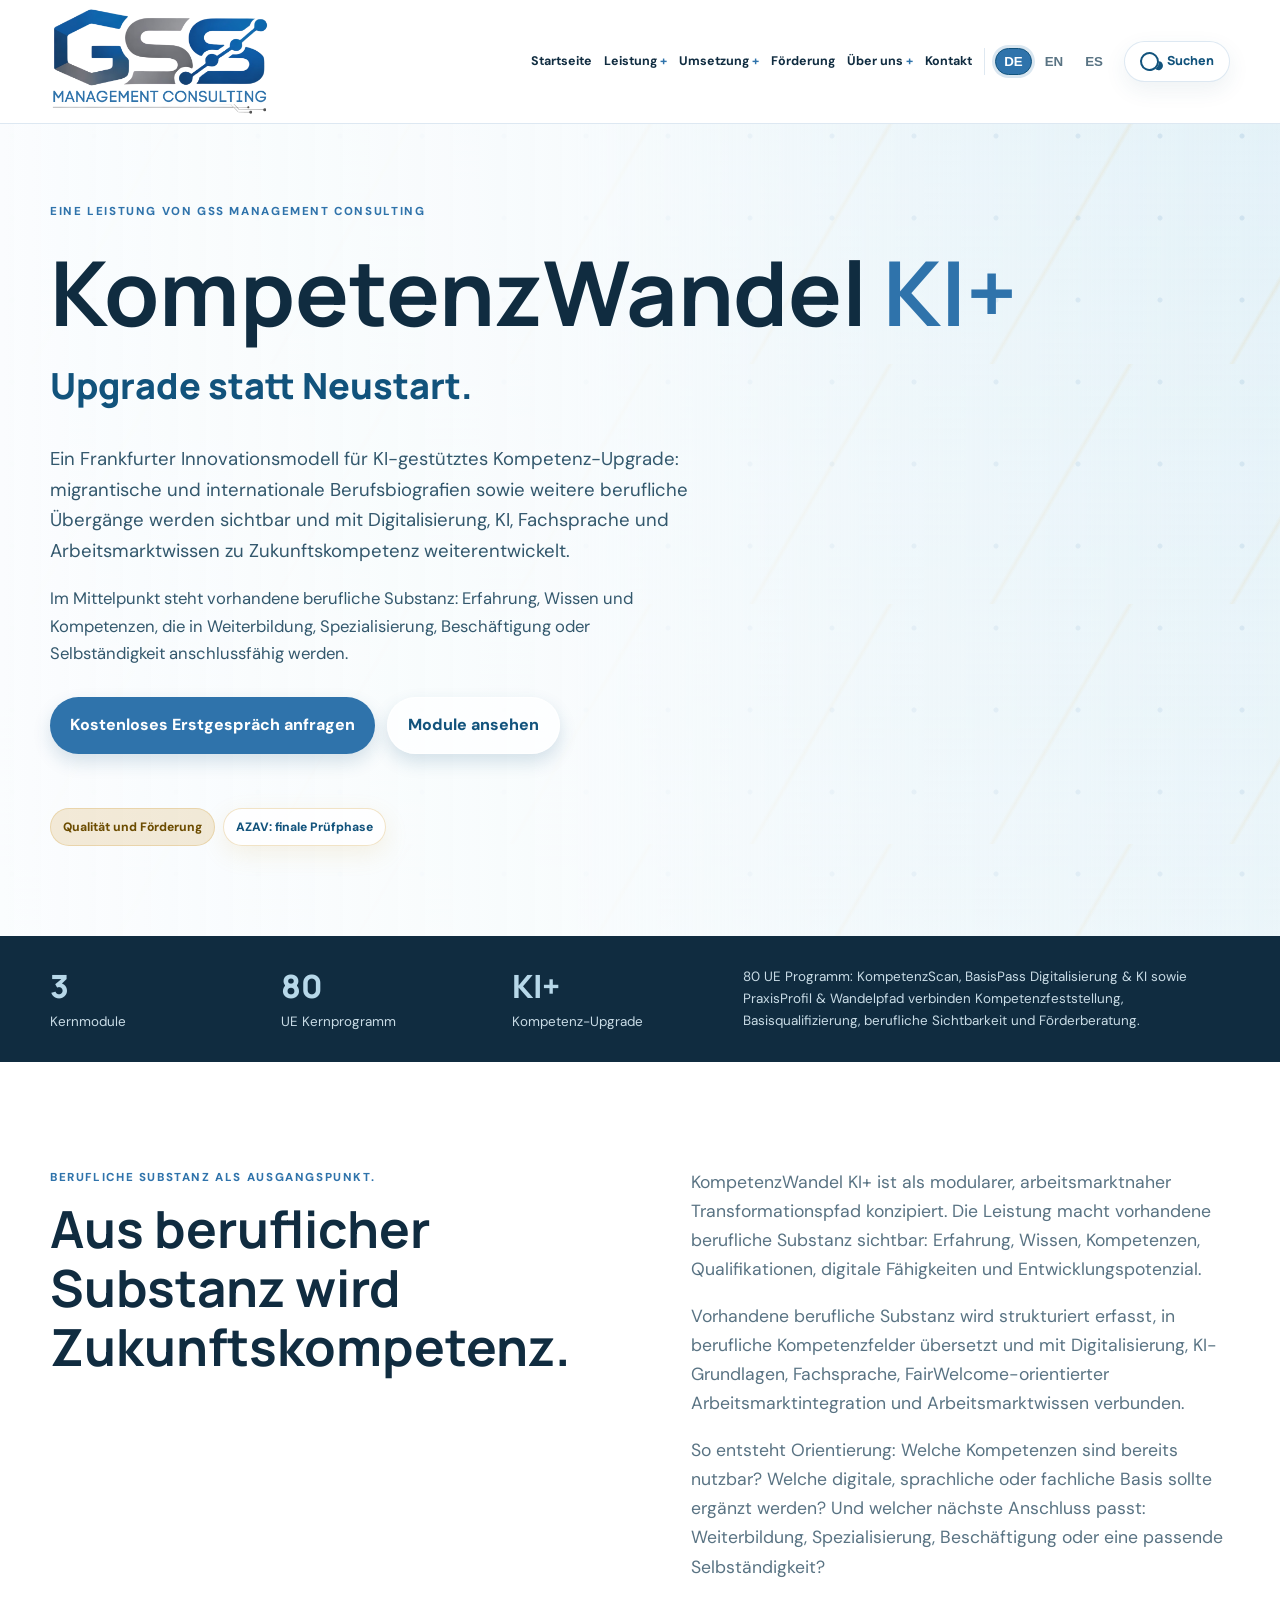
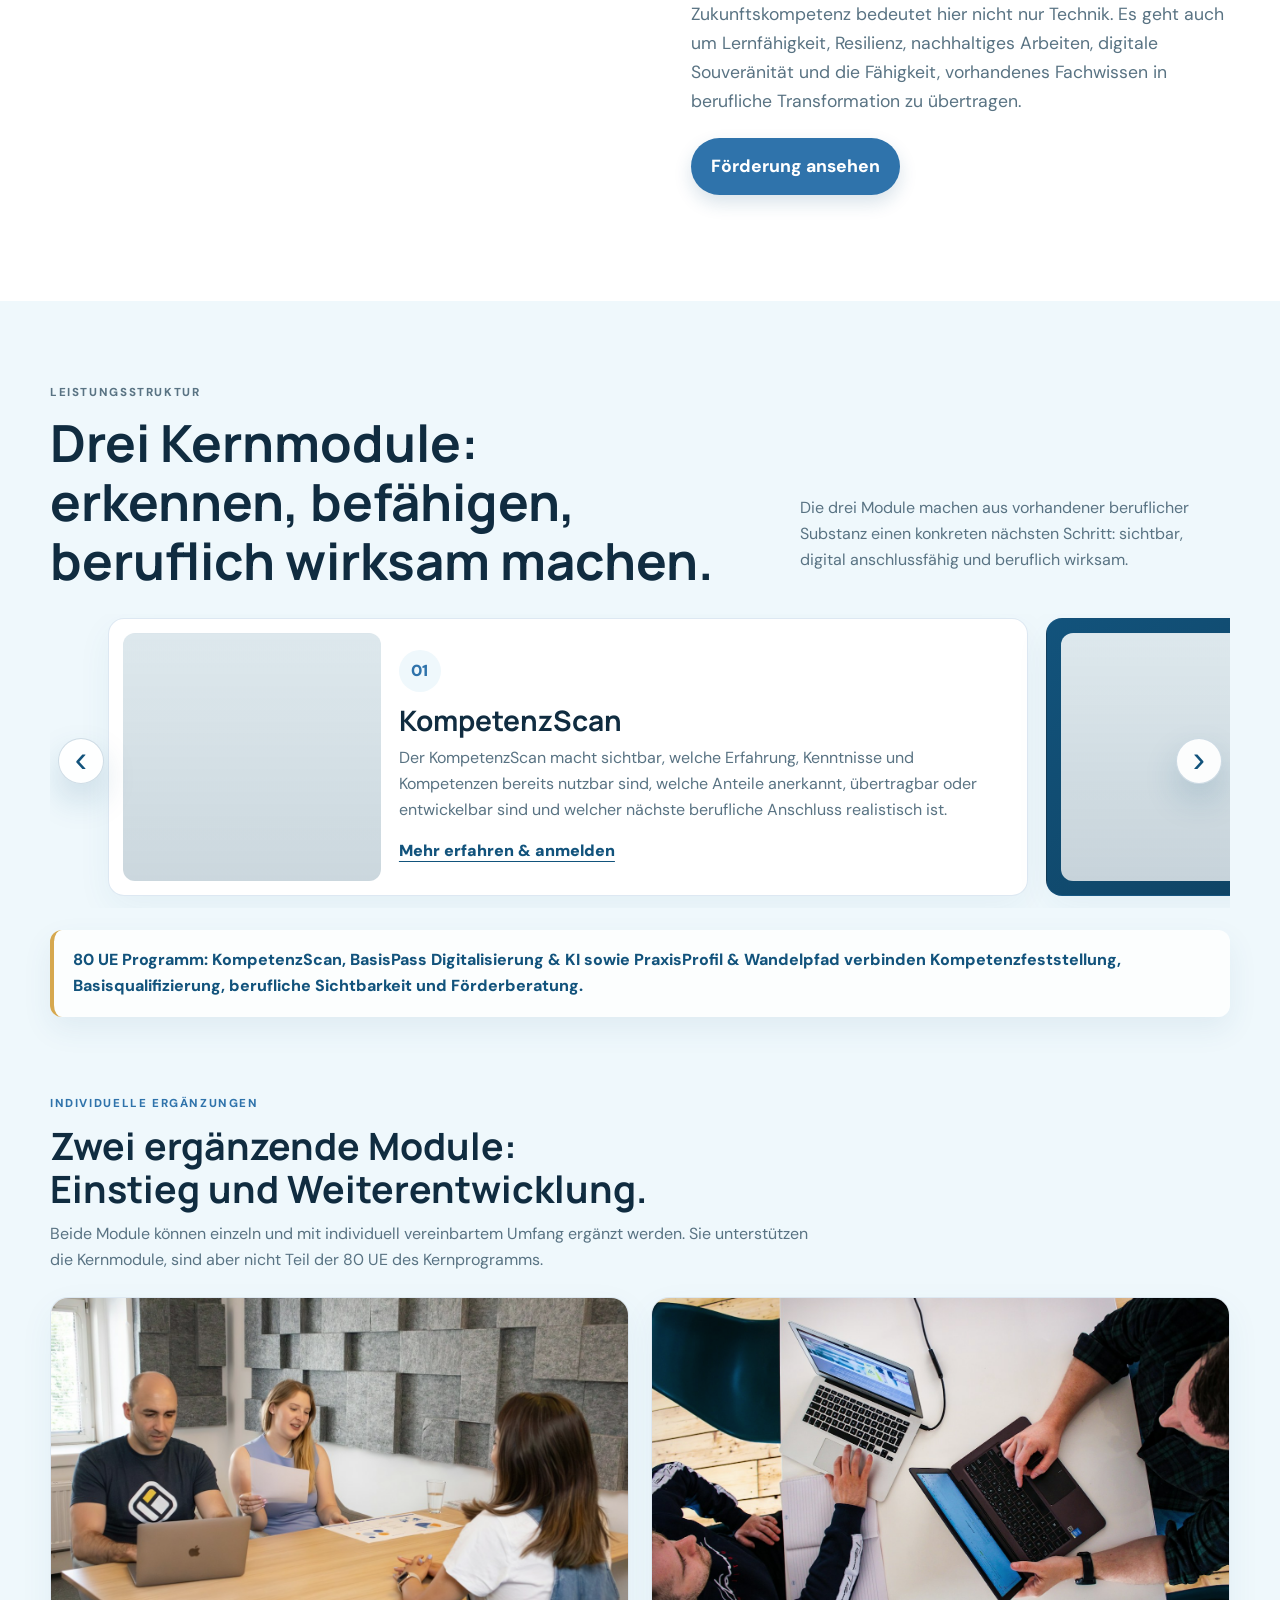
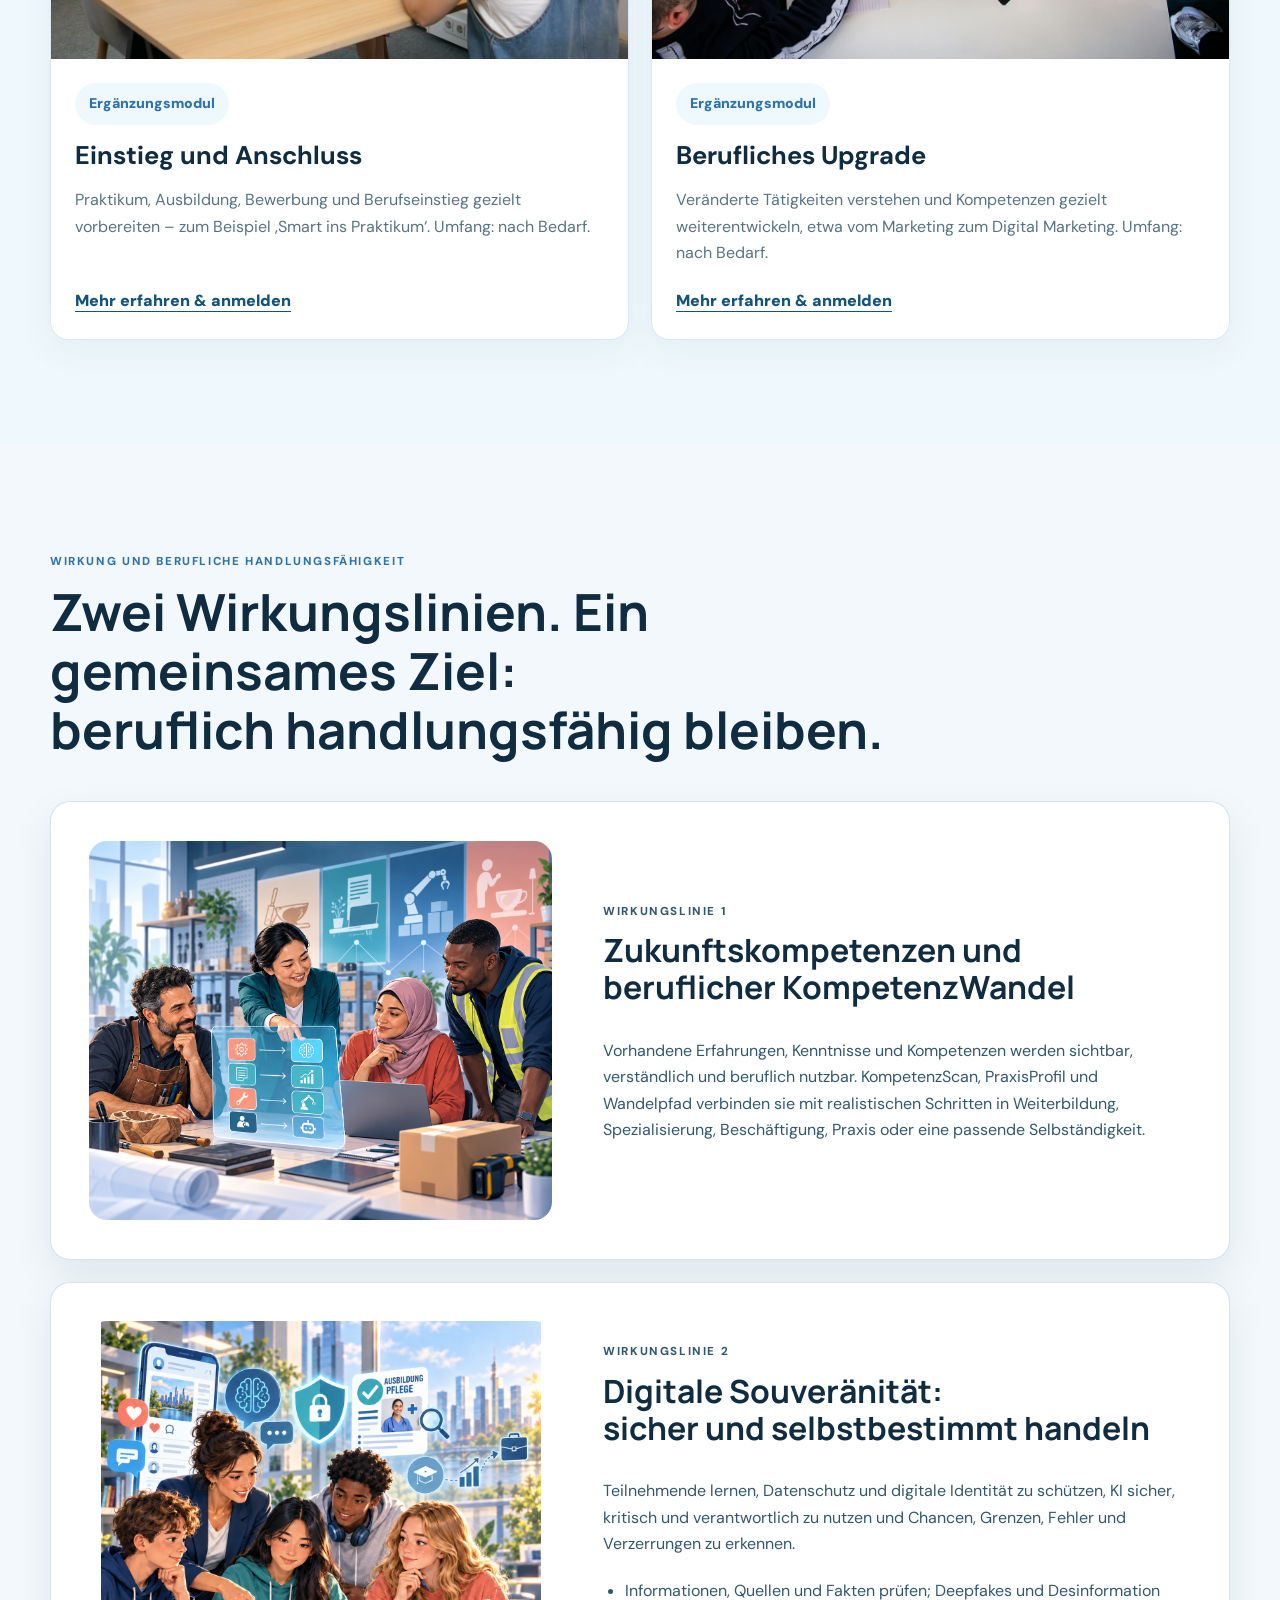
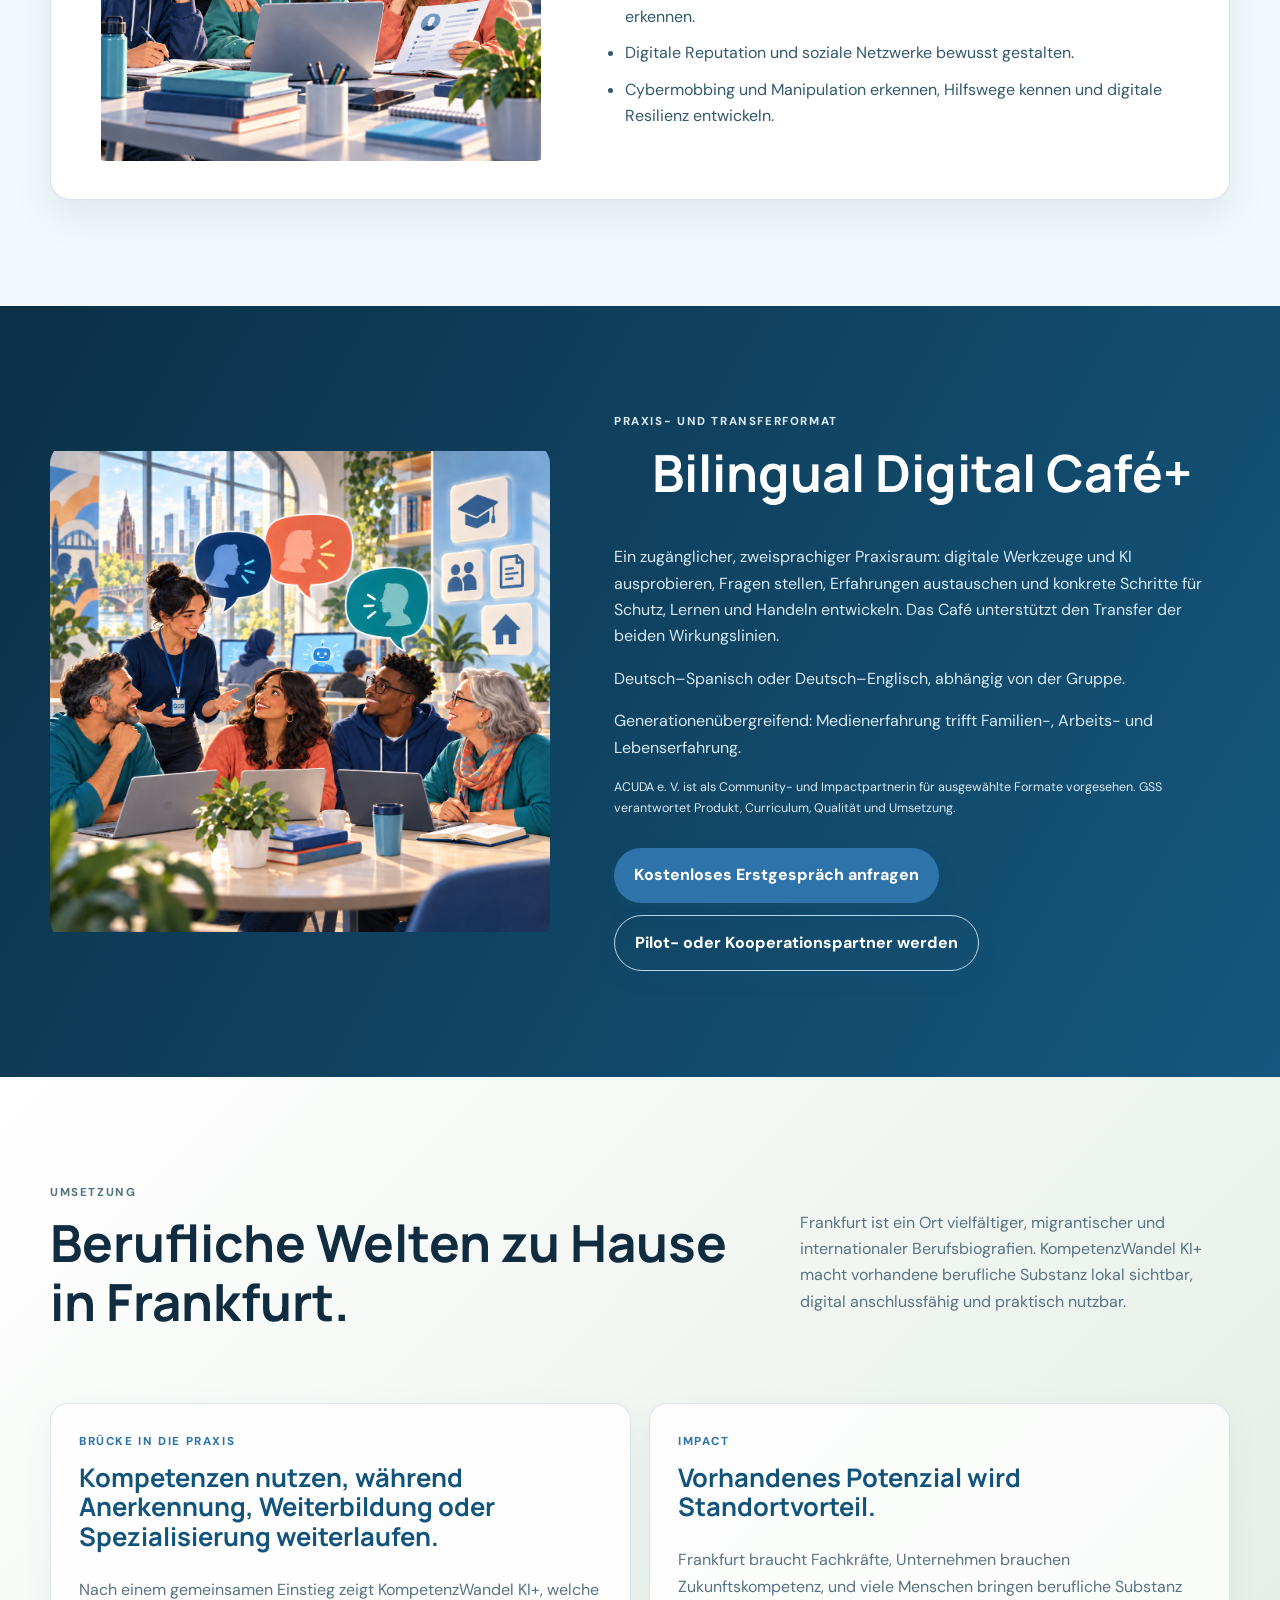
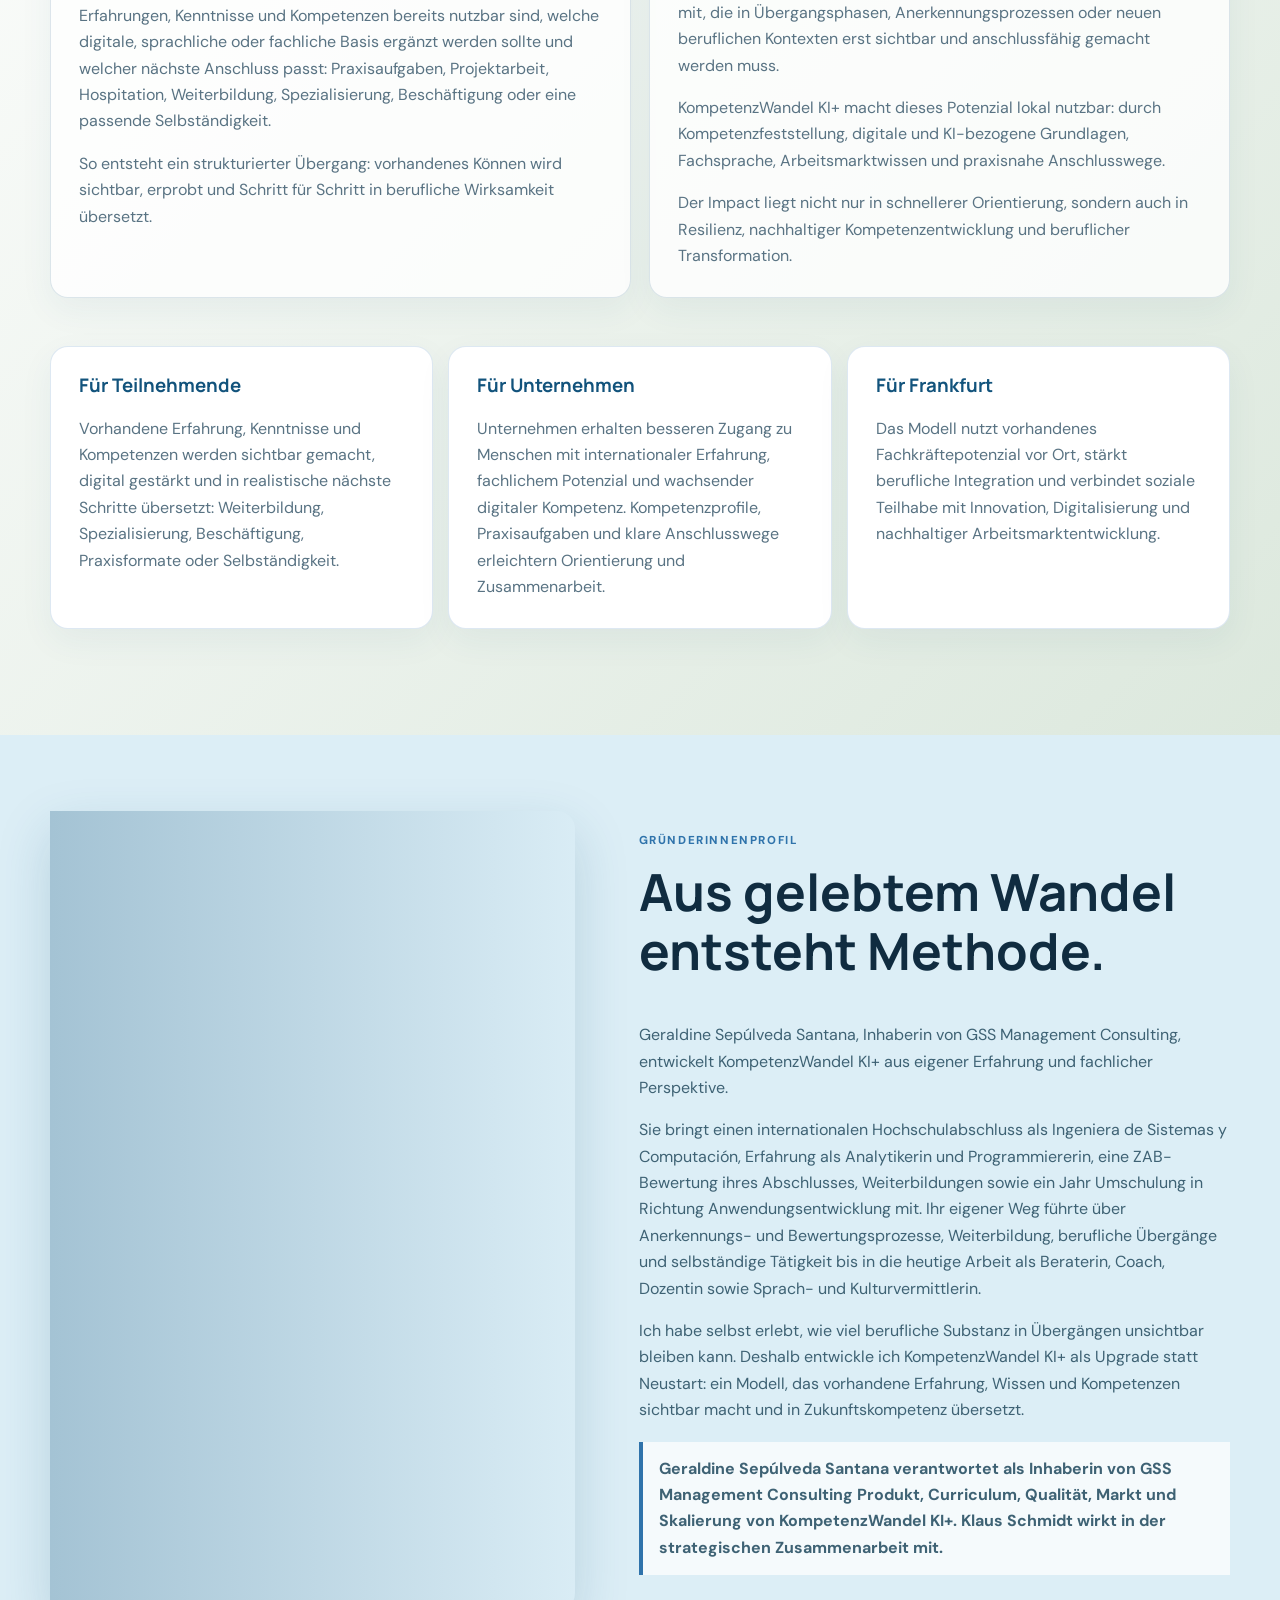
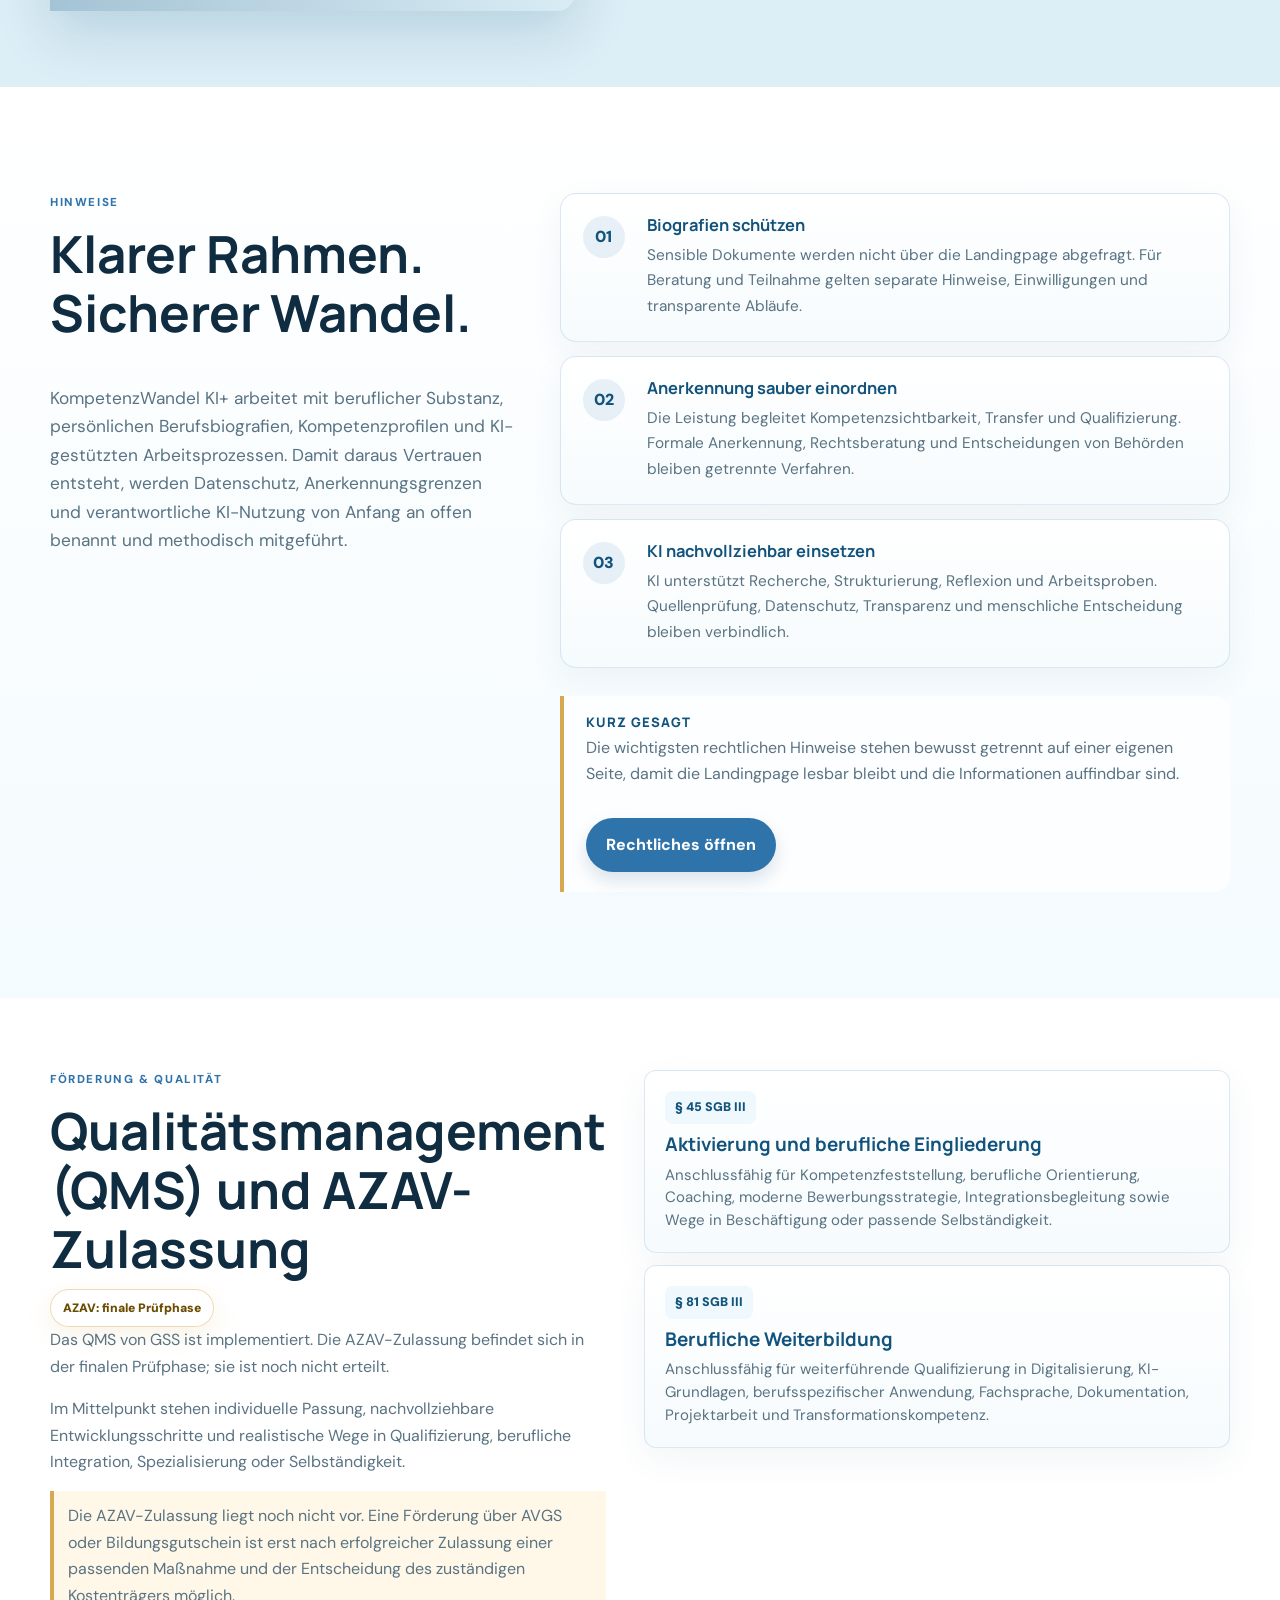
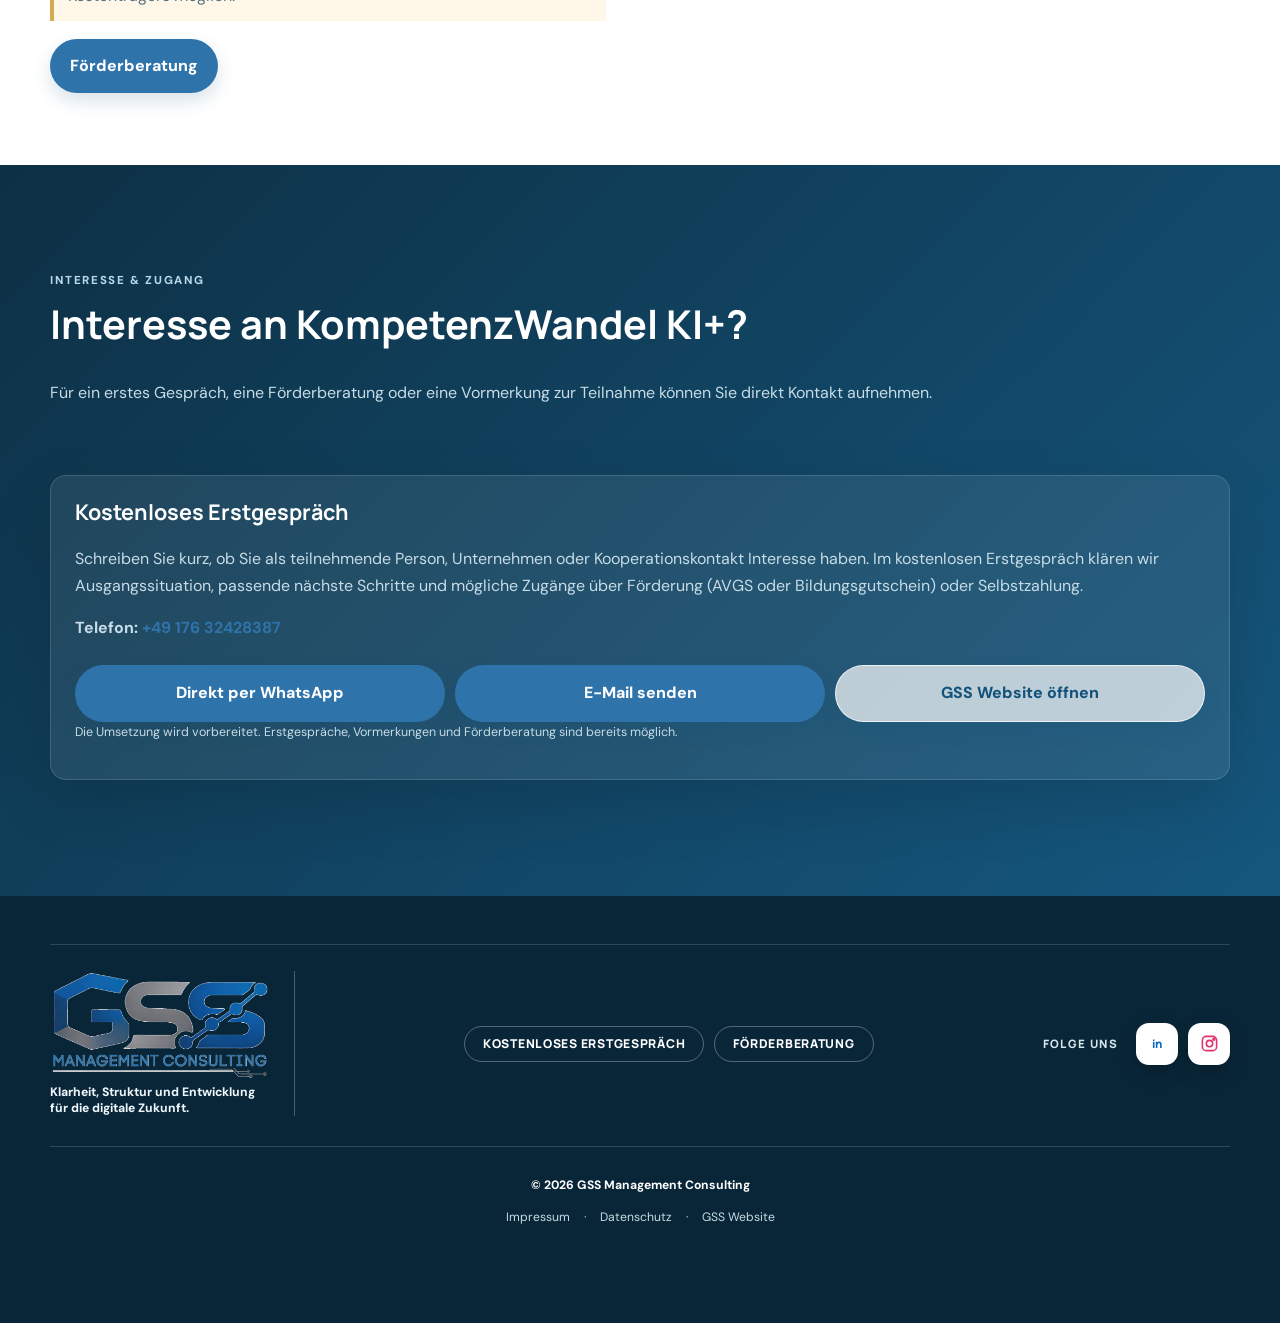
==== commit f59c9b7b: "Update KompetenzWandel modules, impact lines, languages and AZAV status" ====
--- a/index.html
+++ b/index.html
@@ -4,14 +4,18 @@
   <meta charset="UTF-8">
   <meta name="viewport" content="width=device-width, initial-scale=1.0">
   <title>KompetenzWandel KI+ | KI-gestütztes Kompetenz-Upgrade in Frankfurt</title>
-  <meta name="description" content="KompetenzWandel KI+ macht vorhandene berufliche Substanz sichtbar und entwickelt sie mit Digitalisierung, KI, Fachsprache und Arbeitsmarktwissen weiter.">
+  <meta name="description" content="Frankfurter Modell von GSS: Erfahrung, Wissen und Kompetenzen mit Digitalisierung, KI, Fachsprache und Arbeitsmarktwissen weiterentwickeln.">
   <meta name="robots" content="index, follow">
   <meta name="theme-color" content="#0b2545">
-  <link rel="canonical" href="https://kompetenzwandel-ki-plus.gss-consulting.de/">
+  <link rel="canonical" href="https://kompetenzwandel-ki-plus.gss-consulting.de/?lang=de">
+  <link rel="alternate" hreflang="de" href="https://kompetenzwandel-ki-plus.gss-consulting.de/?lang=de" data-managed-seo>
+  <link rel="alternate" hreflang="en" href="https://kompetenzwandel-ki-plus.gss-consulting.de/?lang=en" data-managed-seo>
+  <link rel="alternate" hreflang="es" href="https://kompetenzwandel-ki-plus.gss-consulting.de/?lang=es" data-managed-seo>
+  <link rel="alternate" hreflang="x-default" href="https://kompetenzwandel-ki-plus.gss-consulting.de/?lang=de" data-managed-seo>
   <meta property="og:title" content="KompetenzWandel KI+ | Upgrade statt Neustart">
   <meta property="og:description" content="Frankfurter Innovationsmodell für KI-gestütztes Kompetenz-Upgrade: berufliche Substanz sichtbar machen und zu Zukunftskompetenz weiterentwickeln.">
   <meta property="og:type" content="website">
-  <meta property="og:url" content="https://kompetenzwandel-ki-plus.gss-consulting.de/">
+  <meta property="og:url" content="https://kompetenzwandel-ki-plus.gss-consulting.de/?lang=de">
   <meta property="og:site_name" content="GSS Management Consulting">
   <meta property="og:locale" content="de_DE">
   <meta property="og:locale:alternate" content="en_US">
@@ -25,11 +29,11 @@
   <meta name="twitter:title" content="KompetenzWandel KI+ | Upgrade statt Neustart">
   <meta name="twitter:description" content="KI-gestütztes Kompetenz-Upgrade von GSS Management Consulting in Frankfurt.">
   <meta name="twitter:image" content="https://kompetenzwandel-ki-plus.gss-consulting.de/assets/social-preview.png">
-  <link rel="icon" href="favicon.ico" sizes="any">
-  <link rel="icon" href="assets/favicon.svg" type="image/svg+xml">
-  <link rel="icon" href="assets/favicon-32.png" type="image/png">
-  <link rel="apple-touch-icon" href="assets/apple-touch-icon.png">
-  <link rel="manifest" href="site.webmanifest">
+  <link rel="icon" href="favicon.ico?v=20260720-gss-white" sizes="any">
+  <link rel="icon" href="assets/favicon.svg?v=20260720-gss-white" type="image/svg+xml">
+  <link rel="icon" href="assets/favicon-32.png?v=20260720-gss-white" type="image/png">
+  <link rel="apple-touch-icon" href="assets/apple-touch-icon.png?v=20260720-gss-white">
+  <link rel="manifest" href="site.webmanifest?v=20260720-gss-white">
   <!-- Google Search Console verification and Google Analytics can be added after the real IDs are available. -->
   <link rel="preconnect" href="https://fonts.googleapis.com">
   <link rel="preconnect" href="https://fonts.gstatic.com" crossorigin>
@@ -43,7 +47,7 @@
     </a>
     <nav class="nav" aria-label="Hauptnavigation">
       <a href="index.html" data-i18n="nav.home">Startseite</a>
-      <div class="nav-group"><a href="index.html#angebot" data-i18n="nav.offer">Leistung</a><div class="submenu"><a href="index.html#module" data-i18n="nav.modules">Module</a></div></div>
+      <div class="nav-group"><a href="index.html#angebot" data-i18n="nav.offer">Leistung</a><div class="submenu"><a href="index.html#module" data-i18n="nav.modules">Module</a><a href="index.html#digitale-souveraenitaet" data-i18n="nav.sovereignty">Digitale Souveränität</a><a href="index.html#bilingual-digital-cafe" data-i18n="nav.cafe">Bilingual Digital Café+</a></div></div>
       <div class="nav-group"><button class="nav-parent" type="button" data-i18n="nav.implementation">Umsetzung</button><div class="submenu"><a href="index.html#umsetzung" data-i18n="nav.practiceImpact">Praxis & Impact</a></div></div>
       <a href="index.html#qualitaet" data-i18n="nav.quality">Förderung</a>
       <div class="nav-group"><button class="nav-parent" type="button" data-i18n="nav.about">Über uns</button><div class="submenu"><a href="index.html#profil" data-i18n="nav.profile">Profil</a><a href="index.html#hinweise" data-i18n="nav.notice">Hinweise</a></div></div>
@@ -88,16 +92,16 @@
           <a class="button button-ghost" href="#module" data-i18n="hero.secondary">Module ansehen</a>
         </div>
         <div class="badges status-badges" aria-label="Status">
-          <a class="azav-badge" href="#qualitaet" data-i18n="hero.badge2">AZAV-Zertifizierung</a>
-          <span class="final-phase-badge" data-i18n="status.finalPhase" aria-disabled="true">in finaler Phase</span>
+          <a class="azav-badge" href="#qualitaet" data-i18n="hero.badge2">Qualität und Förderung</a>
+          <span class="final-phase-badge" data-i18n="status.finalPhase">AZAV: finale Prüfphase</span>
         </div>
       </div>
     </section>
 
     <section class="trust">
       <div class="container trust-grid">
-        <div><strong>3</strong><span data-i18n="trust.modules">Module</span></div>
-        <div><strong>80</strong><span data-i18n="trust.path">UE Programm</span></div>
+        <div><strong>3</strong><span data-i18n="trust.modules">Kernmodule</span></div>
+        <div><strong>80</strong><span data-i18n="trust.path">UE Kernprogramm</span></div>
         <div><strong>KI+</strong><span data-i18n="trust.ai">Kompetenz-Upgrade</span></div>
         <p data-i18n="trust.note">80 UE Programm: KompetenzScan, BasisPass Digitalisierung & KI sowie PraxisProfil & Wandelpfad verbinden Kompetenzfeststellung, Basisqualifizierung, berufliche Sichtbarkeit und Förderberatung.</p>
       </div>
@@ -126,9 +130,9 @@
         <div class="section-head">
           <div>
             <p class="eyebrow" data-i18n="modules.eyebrow">Leistungsstruktur</p>
-            <h2 data-i18n="modules.title">Drei Bausteine: erkennen, befähigen, beruflich wirksam machen.</h2>
-          </div>
-          <p data-i18n="modules.text">Die drei Bausteine machen aus vorhandener beruflicher Substanz einen konkreten nächsten Schritt: sichtbar, digital anschlussfähig und beruflich wirksam.</p>
+            <h2 data-i18n="modules.title">Drei Kernmodule: erkennen, befähigen, beruflich wirksam machen.</h2>
+          </div>
+          <p data-i18n="modules.text">Die drei Module machen aus vorhandener beruflicher Substanz einen konkreten nächsten Schritt: sichtbar, digital anschlussfähig und beruflich wirksam.</p>
         </div>
         <div class="module-carousel" aria-label="KompetenzWandel KI+ Module">
           <div class="module-grid" data-carousel-track>
@@ -154,8 +158,8 @@
               <div class="module-photo module-photo-praxis" aria-hidden="true"></div>
               <div class="module-body">
                 <span>03</span>
-                <h3 data-i18n="m3.title">PraxisProfil & Wandelpfad</h3>
-                <p data-i18n="m3.text">Das PraxisProfil übersetzt Scan und BasisPass in einen konkreten Wandelpfad: Kurzprofil, Portfolio oder Arbeitsprobe, Praxisaufgaben und Anschluss in Weiterbildung, Spezialisierung, Beschäftigung oder Gründung. So wird berufliche Transformation praktisch vorbereitet.</p>
+                <h3 data-i18n="m5.title">PraxisProfil & Wandelpfad</h3>
+                <p data-i18n="m5.text">Das PraxisProfil übersetzt Scan und BasisPass in einen konkreten Wandelpfad: Kurzprofil, Portfolio oder Arbeitsprobe, Praxisaufgaben und Anschluss in Weiterbildung, Spezialisierung, Beschäftigung oder Gründung. So wird berufliche Transformation praktisch vorbereitet.</p>
                 <a class="module-link" href="modul.html?mod=praxis" data-i18n="modules.more">Mehr erfahren & anmelden</a>
               </div>
             </article>
@@ -170,6 +174,85 @@
           </div>
         </div>
         <p class="measure-note" data-i18n="modules.measureNote">80 UE Programm: KompetenzScan, BasisPass Digitalisierung & KI sowie PraxisProfil & Wandelpfad verbinden Kompetenzfeststellung, Basisqualifizierung, berufliche Sichtbarkeit und Förderberatung.</p>
+        <div class="module-extensions" aria-labelledby="module-extensions-title">
+          <div class="module-extensions-head">
+            <p class="eyebrow" data-i18n="modules.extensionsEyebrow">Individuelle Ergänzungen</p>
+            <h3 id="module-extensions-title" data-i18n="modules.extensionsTitle">Zwei ergänzende Module: Einstieg und Weiterentwicklung.</h3>
+            <p data-i18n="modules.extensionsText">Beide Module können einzeln und mit individuell vereinbartem Umfang ergänzt werden. Sie unterstützen die Kernmodule, sind aber nicht Teil der 80 UE des Kernprogramms.</p>
+          </div>
+          <div class="module-extensions-grid">
+            <article class="module-extension-card">
+              <img src="assets/modul-einstieg.jpg" alt="Bewerbungsgespräch mit einer Kandidatin und zwei Gesprächspartnern" data-i18n-alt="m3.imageAlt" loading="lazy" width="1400" height="936">
+              <div class="module-extension-body">
+                <span class="module-number" data-i18n="m3.number">Ergänzungsmodul</span>
+                <h4 data-i18n="m3.title">Einstieg und Anschluss</h4>
+                <p data-i18n="m3.text">Praktikum, Ausbildung, Bewerbung und Berufseinstieg gezielt vorbereiten – zum Beispiel „Smart ins Praktikum“. Umfang: nach Bedarf.</p>
+                <a class="module-link" href="modul.html?mod=einstieg" data-i18n="modules.more">Mehr erfahren & anmelden</a>
+              </div>
+            </article>
+            <article class="module-extension-card">
+              <img src="assets/modul-upgrade.jpg" alt="Zwei Fachkräfte arbeiten gemeinsam mit Laptop und Tablet an digitalen Aufgaben" data-i18n-alt="m4.imageAlt" loading="lazy" width="1400" height="933">
+              <div class="module-extension-body">
+                <span class="module-number" data-i18n="m4.number">Ergänzungsmodul</span>
+                <h4 data-i18n="m4.title">Berufliches Upgrade</h4>
+                <p data-i18n="m4.text">Veränderte Tätigkeiten verstehen und Kompetenzen gezielt weiterentwickeln, etwa vom Marketing zum Digital Marketing. Umfang: nach Bedarf.</p>
+                <a class="module-link" href="modul.html?mod=upgrade" data-i18n="modules.more">Mehr erfahren & anmelden</a>
+              </div>
+            </article>
+          </div>
+        </div>
+      </div>
+    </section>
+
+    <section class="section impact-lines" aria-labelledby="wirkungslinien-title">
+      <div class="container">
+        <p class="eyebrow" data-i18n="lines.eyebrow">Wirkung und berufliche Handlungsfähigkeit</p>
+        <h2 id="wirkungslinien-title" data-i18n="lines.title">Zwei Wirkungslinien. Ein gemeinsames Ziel: beruflich handlungsfähig bleiben.</h2>
+        <div class="impact-lines-grid">
+          <article class="impact-line">
+            <div class="impact-line-intro">
+              <img class="impact-illustration" src="assets/wirkungslinie-1-kompetenzwandel.png" alt="Menschen mit unterschiedlichen Berufen erarbeiten gemeinsam ein digitales Kompetenzprofil" data-i18n-alt="lines.oneImageAlt" loading="lazy" width="1385" height="1136">
+              <div>
+                <p class="eyebrow" data-i18n="lines.oneLabel">Wirkungslinie 1</p>
+                <h3 data-i18n="lines.oneTitle">Zukunftskompetenzen und beruflicher KompetenzWandel</h3>
+                <p data-i18n="lines.oneText">Vorhandene Erfahrungen, Kenntnisse und Kompetenzen werden sichtbar, verständlich und beruflich nutzbar. KompetenzScan, PraxisProfil und Wandelpfad verbinden sie mit realistischen Schritten in Weiterbildung, Spezialisierung, Beschäftigung, Praxis oder eine passende Selbständigkeit.</p>
+              </div>
+            </div>
+          </article>
+          <article class="impact-line" id="digitale-souveraenitaet">
+            <div class="impact-line-intro">
+              <img class="impact-illustration" src="assets/digitale-souveraenitaet.png" alt="Junge Menschen lernen gemeinsam mit einer Mentorin den sicheren Umgang mit digitalen Werkzeugen" data-i18n-alt="lines.imageAlt" loading="lazy" width="1254" height="1254">
+              <div>
+                <p class="eyebrow" data-i18n="lines.twoLabel">Wirkungslinie 2</p>
+                <h3 data-i18n="lines.twoTitle">Digitale Souveränität: sicher und selbstbestimmt handeln</h3>
+                <p data-i18n="lines.twoText">Teilnehmende lernen, Datenschutz und digitale Identität zu schützen, KI sicher, kritisch und verantwortlich zu nutzen und Chancen, Grenzen, Fehler und Verzerrungen zu erkennen.</p>
+                <ul class="sovereignty-topics">
+                  <li data-i18n="lines.topic1">Informationen, Quellen und Fakten prüfen; Deepfakes und Desinformation erkennen.</li>
+                  <li data-i18n="lines.topic2">Digitale Reputation und soziale Netzwerke bewusst gestalten.</li>
+                  <li data-i18n="lines.topic3">Cybermobbing und Manipulation erkennen, Hilfswege kennen und digitale Resilienz entwickeln.</li>
+                </ul>
+              </div>
+            </div>
+          </article>
+        </div>
+      </div>
+    </section>
+
+    <section class="section digital-cafe" id="bilingual-digital-cafe" aria-labelledby="cafe-title">
+      <div class="container digital-cafe-layout">
+        <img class="cafe-illustration" src="assets/bilingual-digital-cafe.png" alt="Menschen verschiedener Generationen tauschen sich beim Bilingual Digital Café+ über digitale Themen aus" data-i18n-alt="cafe.imageAlt" loading="lazy" width="1278" height="1278">
+        <div>
+          <p class="eyebrow" data-i18n="cafe.eyebrow">Praxis- und Transferformat</p>
+          <h2 id="cafe-title" data-i18n="cafe.title">Bilingual Digital Café+</h2>
+          <p data-i18n="cafe.text">Ein zugänglicher, zweisprachiger Praxisraum: digitale Werkzeuge und KI ausprobieren, Fragen stellen, Erfahrungen austauschen und konkrete Schritte für Schutz, Lernen und Handeln entwickeln. Das Café unterstützt den Transfer der beiden Wirkungslinien.</p>
+          <p data-i18n="cafe.languages">Deutsch–Spanisch oder Deutsch–Englisch, abhängig von der Gruppe.</p>
+          <p data-i18n="cafe.generations">Generationenübergreifend: Medienerfahrung trifft Familien-, Arbeits- und Lebenserfahrung.</p>
+          <p class="fineprint" data-i18n="cafe.partnerNote">ACUDA e. V. ist als Community- und Impactpartnerin für ausgewählte Formate vorgesehen. GSS verantwortet Produkt, Curriculum, Qualität und Umsetzung.</p>
+          <div class="actions">
+            <a class="button" href="modul.html?mod=scan#formular" data-i18n="cafe.participantCta">Kostenloses Erstgespräch anfragen</a>
+            <a class="button button-ghost" href="modul.html?mod=scan&amp;role=partner#formular" data-i18n="cafe.partnerCta">Pilot- oder Kooperationspartner werden</a>
+          </div>
+        </div>
       </div>
     </section>
 
@@ -214,7 +297,7 @@
           <p data-i18n="profile.p1">Geraldine Sepúlveda Santana, Inhaberin von GSS Management Consulting, entwickelt KompetenzWandel KI+ aus eigener Erfahrung und fachlicher Perspektive.</p>
           <p data-i18n="profile.p2">Sie bringt einen internationalen Hochschulabschluss als Ingeniera de Sistemas y Computación, Erfahrung als Analytikerin und Programmiererin, eine ZAB-Bewertung ihres Abschlusses, Weiterbildungen sowie ein Jahr Umschulung in Richtung Anwendungsentwicklung mit. Ihr eigener Weg führte über Anerkennungs- und Bewertungsprozesse, Weiterbildung, berufliche Übergänge und selbständige Tätigkeit bis in die heutige Arbeit als Beraterin, Coach, Dozentin sowie Sprach- und Kulturvermittlerin.</p>
           <p data-i18n="profile.p3">Ich habe selbst erlebt, wie viel berufliche Substanz in Übergängen unsichtbar bleiben kann. Deshalb entwickle ich KompetenzWandel KI+ als Upgrade statt Neustart: ein Modell, das vorhandene Erfahrung, Wissen und Kompetenzen sichtbar macht und in Zukunftskompetenz übersetzt.</p>
-          <p class="team-note" data-i18n="profile.team">Zum Kernteam gehören Geraldine Sepúlveda Santana (CEO / Geschäftsführung) und Klaus Schmidt (COO / Betriebsleitung). Gemeinsam verbinden sie Gründung, operative Umsetzung, Beratung, Integrationsarbeit und Prozesssteuerung.</p>
+          <p class="team-note" data-i18n="profile.team">Geraldine Sepúlveda Santana verantwortet als Inhaberin von GSS Management Consulting Produkt, Curriculum, Qualität, Markt und Skalierung von KompetenzWandel KI+. Klaus Schmidt wirkt in der strategischen Zusammenarbeit mit.</p>
         </div>
       </div>
     </section>
@@ -258,12 +341,12 @@
         <div>
           <p class="eyebrow" data-i18n="azav.eyebrow">Förderung & Qualität</p>
           <div class="azav-title-row">
-            <h2 data-i18n="azav.title">AZAV-Zertifizierung: Qualität, Förderung und Anschlusswege.</h2>
-            <span class="final-phase-badge" data-i18n="status.finalPhase" aria-disabled="true">in finaler Phase</span>
-          </div>
-          <p data-i18n="azav.text">GSS entwickelt KompetenzWandel KI+ entlang eines strukturierten Qualitäts- und Förderrahmens. Die AZAV-Zertifizierung stärkt Transparenz, Dokumentation, Qualitätssicherung und arbeitsmarktliche Relevanz.</p>
+            <h2 data-i18n="azav.title">Qualitätsmanagement (QMS) und AZAV-Zulassung</h2>
+            <span class="final-phase-badge" data-i18n="status.finalPhase">AZAV: finale Prüfphase</span>
+          </div>
+          <p data-i18n="azav.text">Das QMS von GSS ist implementiert. Die AZAV-Zulassung befindet sich in der finalen Prüfphase; sie ist noch nicht erteilt.</p>
           <p data-i18n="azav.text2">Im Mittelpunkt stehen individuelle Passung, nachvollziehbare Entwicklungsschritte und realistische Wege in Qualifizierung, berufliche Integration, Spezialisierung oder Selbständigkeit.</p>
-          <p class="fineprint" data-i18n="azav.note">Förderfähigkeit, Zugang über AVGS oder Bildungsgutschein sowie individuelle Voraussetzungen werden im Erstgespräch geprüft. Eine konkrete Förderung hängt von gültiger Zulassung, passender Maßnahme und Entscheidung des zuständigen Kostenträgers ab.</p>
+          <p class="fineprint" data-i18n="azav.note">Die AZAV-Zulassung liegt noch nicht vor. Eine Förderung über AVGS oder Bildungsgutschein ist erst nach erfolgreicher Zulassung einer passenden Maßnahme und der Entscheidung des zuständigen Kostenträgers möglich.</p>
           <div class="actions azav-actions">
             <a class="button" href="modul.html?mod=scan#formular" data-i18n="azav.cta">Förderberatung</a>
           </div>
@@ -297,7 +380,7 @@
           <div class="actions contact-actions">
             <a class="button" href="https://wa.me/4917632428387" target="_blank" rel="noopener" data-contact="whatsapp" data-i18n="contact.primary">Direkt per WhatsApp</a>
             <a class="button" href="mailto:info@gss-consulting.de" data-i18n="contact.emailCta">E-Mail senden</a>
-            <span class="button button-ghost button-disabled website-notice-trigger" role="button" tabindex="0" data-website-notice data-i18n="contact.secondary">GSS Website öffnen</span>
+            <a class="button button-ghost" href="https://web.gss-consulting.de/?lang=de" data-gss-link data-i18n="contact.secondary">GSS Website öffnen</a>
           </div>
           <p class="fineprint" data-i18n="contact.note">Die Umsetzung wird vorbereitet. Erstgespräche, Vormerkungen und Förderberatung sind bereits möglich.</p>
         </div>
@@ -328,10 +411,10 @@
     </div>
     <div class="container copyright">
       <span class="copyright-owner">© <span id="year"></span> GSS Management Consulting</span>
-      <span class="copyright-legal"><a href="legal.html#impressum" data-i18n="legal.imprintLink">Impressum</a> · <a href="legal.html#datenschutz" data-i18n="legal.privacyLink">Datenschutz</a> · <span class="footer-disabled-link website-notice-trigger" role="button" tabindex="0" data-website-notice data-i18n="footer.website">GSS Website</span></span>
+      <span class="copyright-legal"><a href="legal.html#impressum" data-i18n="legal.imprintLink">Impressum</a> · <a href="legal.html#datenschutz" data-i18n="legal.privacyLink">Datenschutz</a> · <a href="https://web.gss-consulting.de/?lang=de" data-gss-link data-i18n="footer.website">GSS Website</a></span>
     </div>
   </footer>
 
-  <script src="script.js?v=20260713-search4"></script>
+  <script src="script.js?v=20260720-seo1"></script>
 </body>
 </html>
--- a/styles.css
+++ b/styles.css
@@ -571,6 +571,9 @@
   max-width: 690px;
   margin-bottom: 0;
 }
+.title-continuation {
+  display: block;
+}
 .section-head p {
   max-width: 430px;
   color: var(--muted);
@@ -581,23 +584,10 @@
   padding: 4px 58px 12px;
 }
 .module-grid {
-  --module-loop-distance: 2750px;
   display: flex;
   gap: 18px;
   width: max-content;
   will-change: transform;
-  animation: moduleLoop 34s linear infinite;
-}
-.module-carousel:hover .module-grid,
-.module-carousel:focus-within .module-grid {
-  animation-play-state: paused;
-}
-.module-grid.module-carousel-manual {
-  animation: none;
-}
-@keyframes moduleLoop {
-  from { transform: translateX(0); }
-  to { transform: translateX(calc(-1 * var(--module-loop-distance))); }
 }
 .module-carousel-controls {
   pointer-events: none;
@@ -1155,6 +1145,8 @@
 .detail-visual-scan { background-image: linear-gradient(180deg, rgba(16,44,64,.04), rgba(16,44,64,.26)), url("https://images.unsplash.com/photo-1551836022-d5d88e9218df?auto=format&fit=crop&w=1200&q=84"); }
 .detail-visual-basis { background-image: linear-gradient(180deg, rgba(16,44,64,.04), rgba(16,44,64,.26)), url("https://images.unsplash.com/photo-1516321318423-f06f85e504b3?auto=format&fit=crop&w=1200&q=84"); }
 .detail-visual-praxis { background-image: linear-gradient(180deg, rgba(16,44,64,.04), rgba(16,44,64,.26)), url("https://images.unsplash.com/photo-1517048676732-d65bc937f952?auto=format&fit=crop&w=1200&q=84"); }
+.detail-visual-einstieg { background-image: linear-gradient(180deg, rgba(16,44,64,.04), rgba(16,44,64,.18)), url("assets/modul-einstieg.jpg"); }
+.detail-visual-upgrade { background-image: linear-gradient(180deg, rgba(16,44,64,.04), rgba(16,44,64,.18)), url("assets/modul-upgrade.jpg"); }
 .detail-columns {
   grid-template-columns: 1.15fr .75fr .95fr .95fr;
 }
@@ -1923,3 +1915,61 @@
   }
   .hero-frame-1 { opacity: 1; }
 }
+/* Two impact lines and the practical transfer format belong to one service. */
+.impact-lines{background:#f2f8fb}
+.impact-lines h2{max-width:900px}
+.impact-lines-grid{display:grid;grid-template-columns:1fr;gap:22px;margin-top:34px}
+.impact-line{padding:clamp(24px,3vw,42px);border:1px solid rgba(47,115,171,.2);border-radius:20px;background:#fff;box-shadow:0 16px 42px rgba(16,44,64,.08)}
+.impact-line-intro{display:grid;grid-template-columns:minmax(0,42%) minmax(0,1fr);align-items:center;gap:clamp(24px,4vw,54px)}
+.impact-line-intro .impact-illustration{max-height:440px;object-fit:contain;margin:0}
+.impact-line h3{font-size:clamp(1.45rem,2.5vw,2rem)}
+.impact-line p,.impact-line li{color:#33586d}
+.sovereignty-topics{padding-left:1.35em}
+.sovereignty-topics li{margin-bottom:10px}
+#digitale-souveraenitaet,#bilingual-digital-cafe{scroll-margin-top:110px}
+.impact-illustration{display:block;width:100%;height:auto;aspect-ratio:auto;object-fit:contain;border-radius:18px;margin-bottom:1.2rem}
+.digital-cafe{background:linear-gradient(120deg,#0b3047,#15577e);color:#fff}
+.digital-cafe-layout{display:grid;grid-template-columns:minmax(0,500px) minmax(0,1fr);align-items:center;gap:clamp(2rem,5vw,5rem)}
+.digital-cafe #cafe-title{text-align:center}
+.cafe-illustration{display:block;width:100%;height:auto;aspect-ratio:1;object-fit:contain;border-radius:22px}
+.digital-cafe .eyebrow,.digital-cafe p{color:#d7eaf4}
+.digital-cafe .actions{justify-content:flex-start}
+.digital-cafe .button-ghost{border:1px solid #b7d8e9;background:transparent;color:#fff}
+a:focus-visible,button:focus-visible,select:focus-visible,input:focus-visible,textarea:focus-visible{outline:3px solid #4db9ed;outline-offset:3px}
+@media(max-width:760px){.impact-line-intro,.digital-cafe-layout{grid-template-columns:1fr}.digital-cafe .actions{flex-direction:column}.digital-cafe .button{width:100%}}
+.nav-menu-toggle,.submenu-toggle{display:none}
+@media(max-width:980px){
+  .site-header{display:grid;grid-template-columns:minmax(0,1fr) auto;align-items:center;justify-items:stretch;gap:6px 12px;padding:8px 16px}
+  .brand{justify-self:start}
+  .nav-menu-toggle{display:inline-flex;align-items:center;justify-content:center;min-height:42px;padding:8px 14px;border:1px solid var(--line);border-radius:10px;background:#fff;color:var(--ink);font:inherit;font-weight:700;cursor:pointer}
+  .nav{display:none;grid-column:1/-1;width:100%;max-height:calc(100svh - 100px);overflow-y:auto;overflow-x:hidden;flex-direction:column;align-items:stretch;flex-wrap:nowrap;gap:0;padding:8px 0;font-size:.9rem;white-space:normal}
+  .site-header.nav-open .nav{display:flex}
+  .nav>a,.nav-group,.language,.site-search{width:100%}
+  .nav>a,.nav-group>a,.nav-parent{min-height:42px;border:0;border-radius:8px;background:transparent;box-shadow:none;padding:10px 12px}
+  .nav-group{display:grid;grid-template-columns:minmax(0,1fr) auto}
+  .nav-group>a,.nav-parent{grid-column:1;justify-self:stretch;text-align:left}
+  .submenu-toggle{display:inline-flex;grid-column:2;grid-row:1;align-items:center;justify-content:center;width:44px;min-height:42px;border:0;background:transparent;color:var(--ink);font:inherit;cursor:pointer}
+  .nav-parent{cursor:pointer}
+  .nav-group>.nav-parent{grid-column:1/-1}
+  .submenu,.nav-group:hover .submenu,.nav-group:focus-within .submenu{display:none;grid-column:1/-1;position:static;min-width:0;opacity:1;visibility:visible;transform:none;box-shadow:none;border:0;border-left:2px solid var(--blue);border-radius:0;margin:0 0 5px 12px;padding:0 0 0 8px;background:transparent}
+  .nav-group.expanded .submenu,.nav-group.expanded:hover .submenu,.nav-group.expanded:focus-within .submenu{display:grid}
+  .submenu a{min-height:38px;padding:9px 12px}
+  .language{width:auto;align-self:flex-start;border-left:0;padding:8px 0 4px 10px}
+  .site-search{width:auto;align-self:flex-start;margin:4px 0 6px 10px}
+  .search-panel{position:fixed;top:90px;left:13px;right:13px;width:auto;max-height:calc(100svh - 105px);overflow:auto}
+}
+
+/* The carousel advances only on request, keeping each module readable. */
+.module-extensions{margin-top:clamp(3rem,6vw,5rem)}
+.module-extensions-head{max-width:760px;margin-bottom:24px}
+.module-extensions-head h3{font-size:clamp(1.6rem,3vw,2.35rem);margin-bottom:10px}
+.module-extensions-head>p:last-child{color:var(--muted);margin-bottom:0}
+.module-extensions-grid{display:grid;grid-template-columns:repeat(2,minmax(0,1fr));gap:22px}
+.module-extension-card{display:flex;flex-direction:column;min-width:0;overflow:hidden;border:1px solid var(--line);border-radius:18px;background:#fff;box-shadow:0 12px 35px rgba(40,101,132,.06)}
+.module-extension-card>img{display:block;width:100%;height:auto;aspect-ratio:16/10;object-fit:cover;object-position:center;filter:saturate(.88)}
+.module-extension-body{display:flex;flex:1;flex-direction:column;align-items:flex-start;gap:10px;padding:24px}
+.module-extension-body .module-number{display:inline-flex;align-items:center;justify-content:center;min-height:42px;padding:8px 14px;border-radius:999px;background:var(--pale);color:var(--blue);font-size:.88rem;font-weight:900;white-space:nowrap}
+.module-extension-body h4{font-size:clamp(1.4rem,2vw,1.9rem);margin:0}
+.module-extension-body p{color:var(--muted);margin:0}
+.module-extension-body .module-link{margin-top:auto;padding-top:12px}
+@media(max-width:760px){.module-extensions-grid{grid-template-columns:1fr}.module-extension-body{padding:20px}}
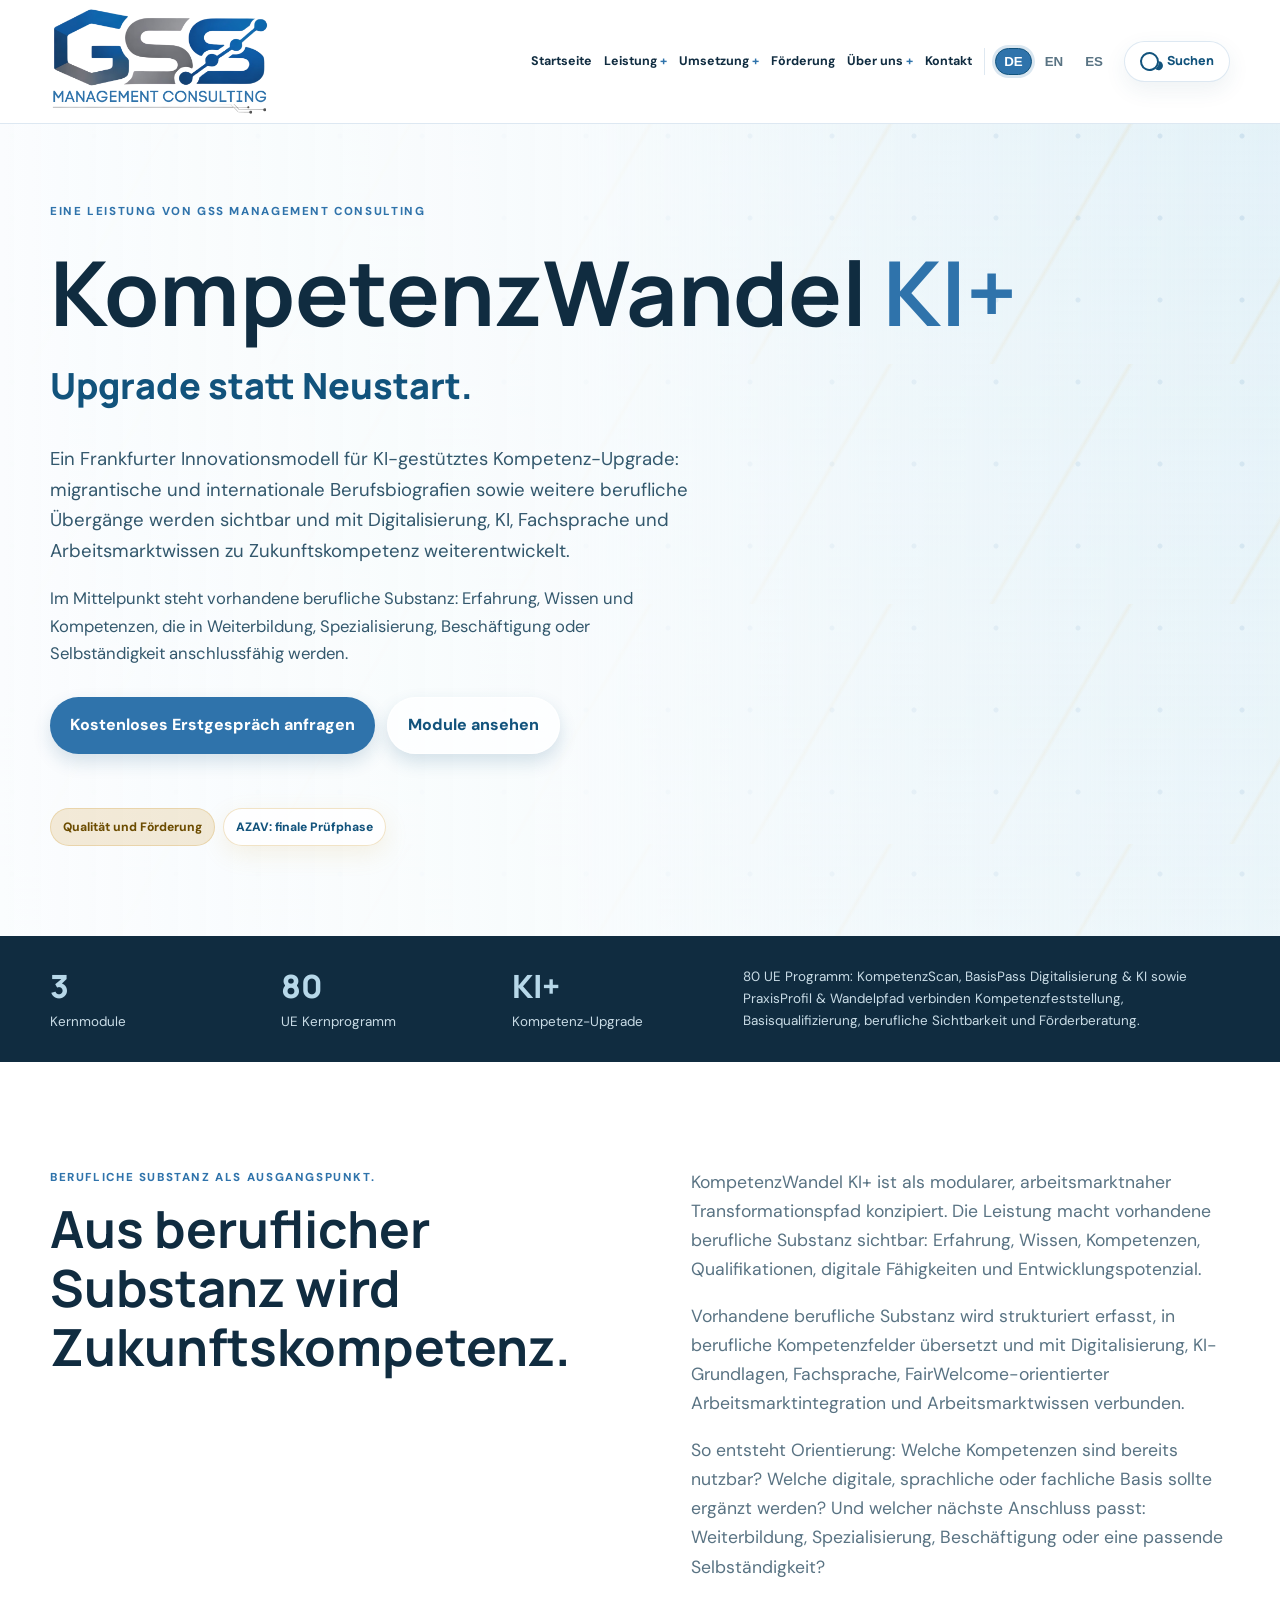
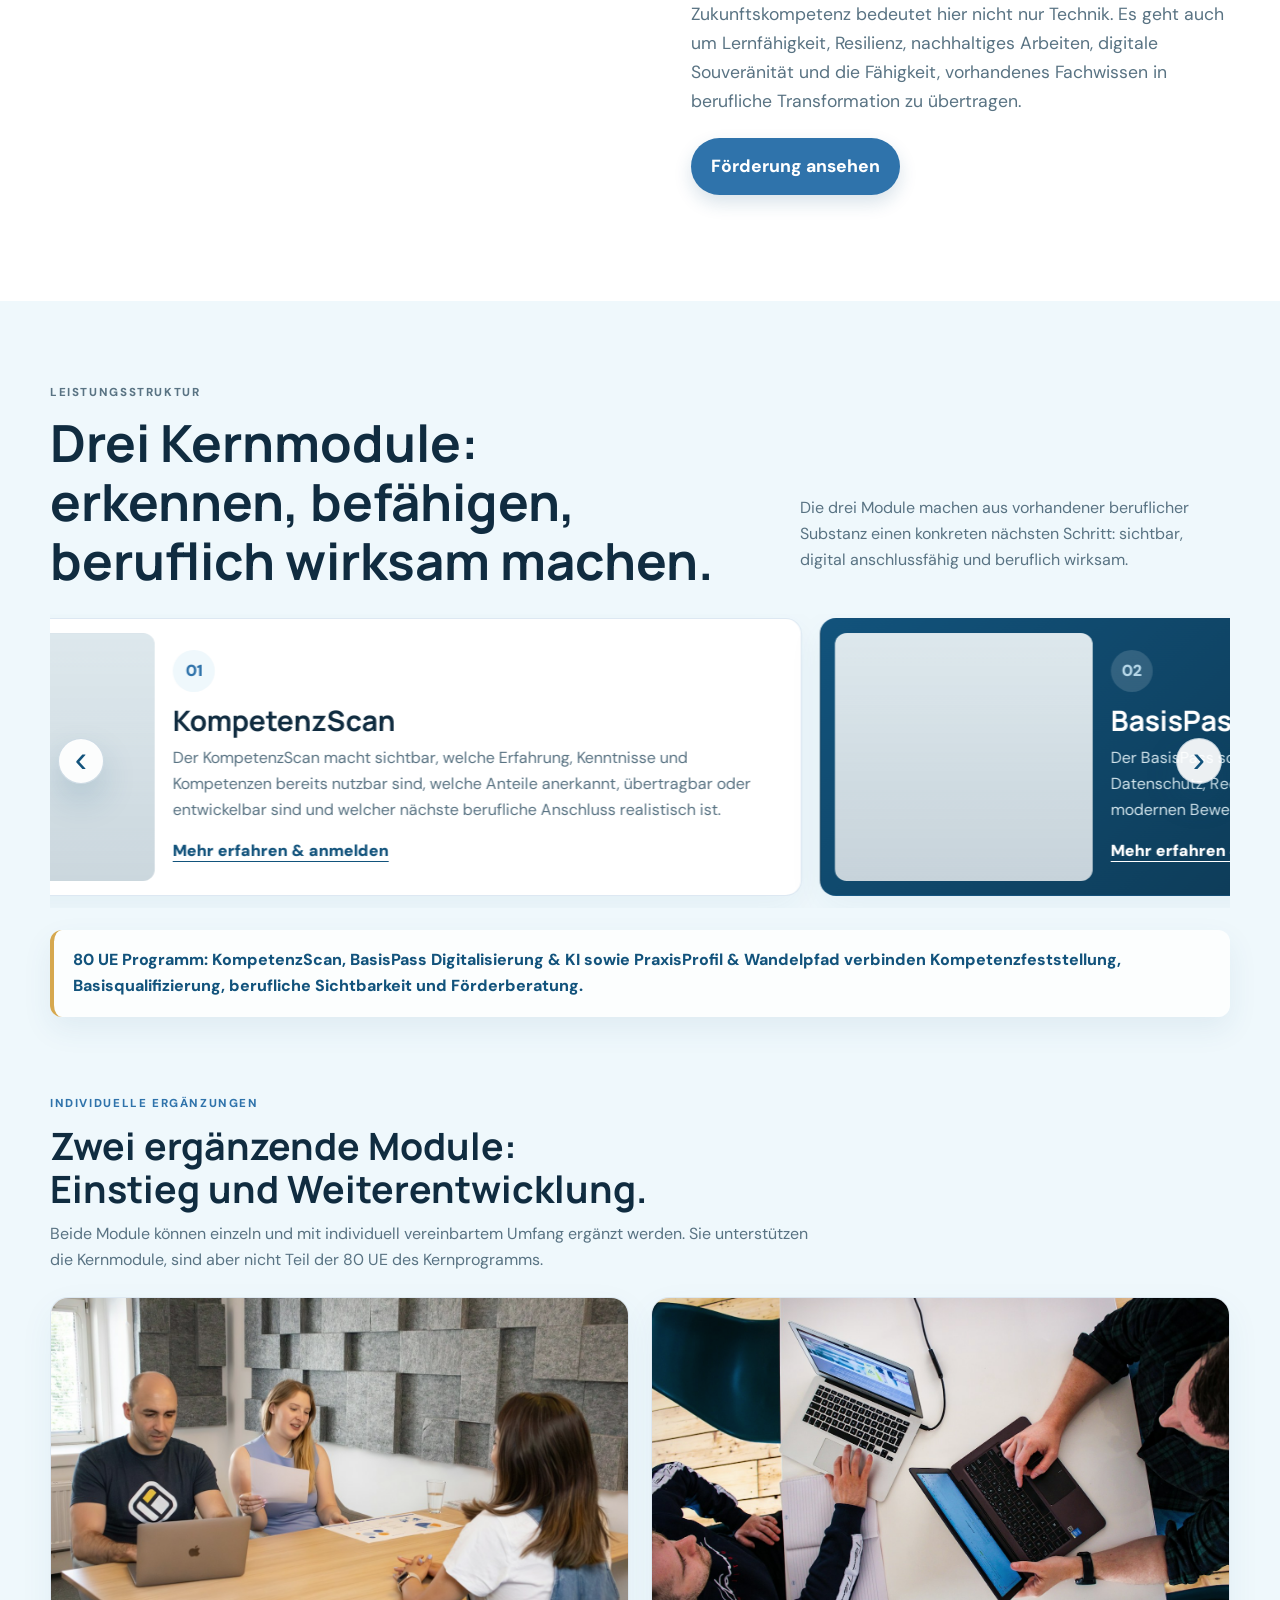
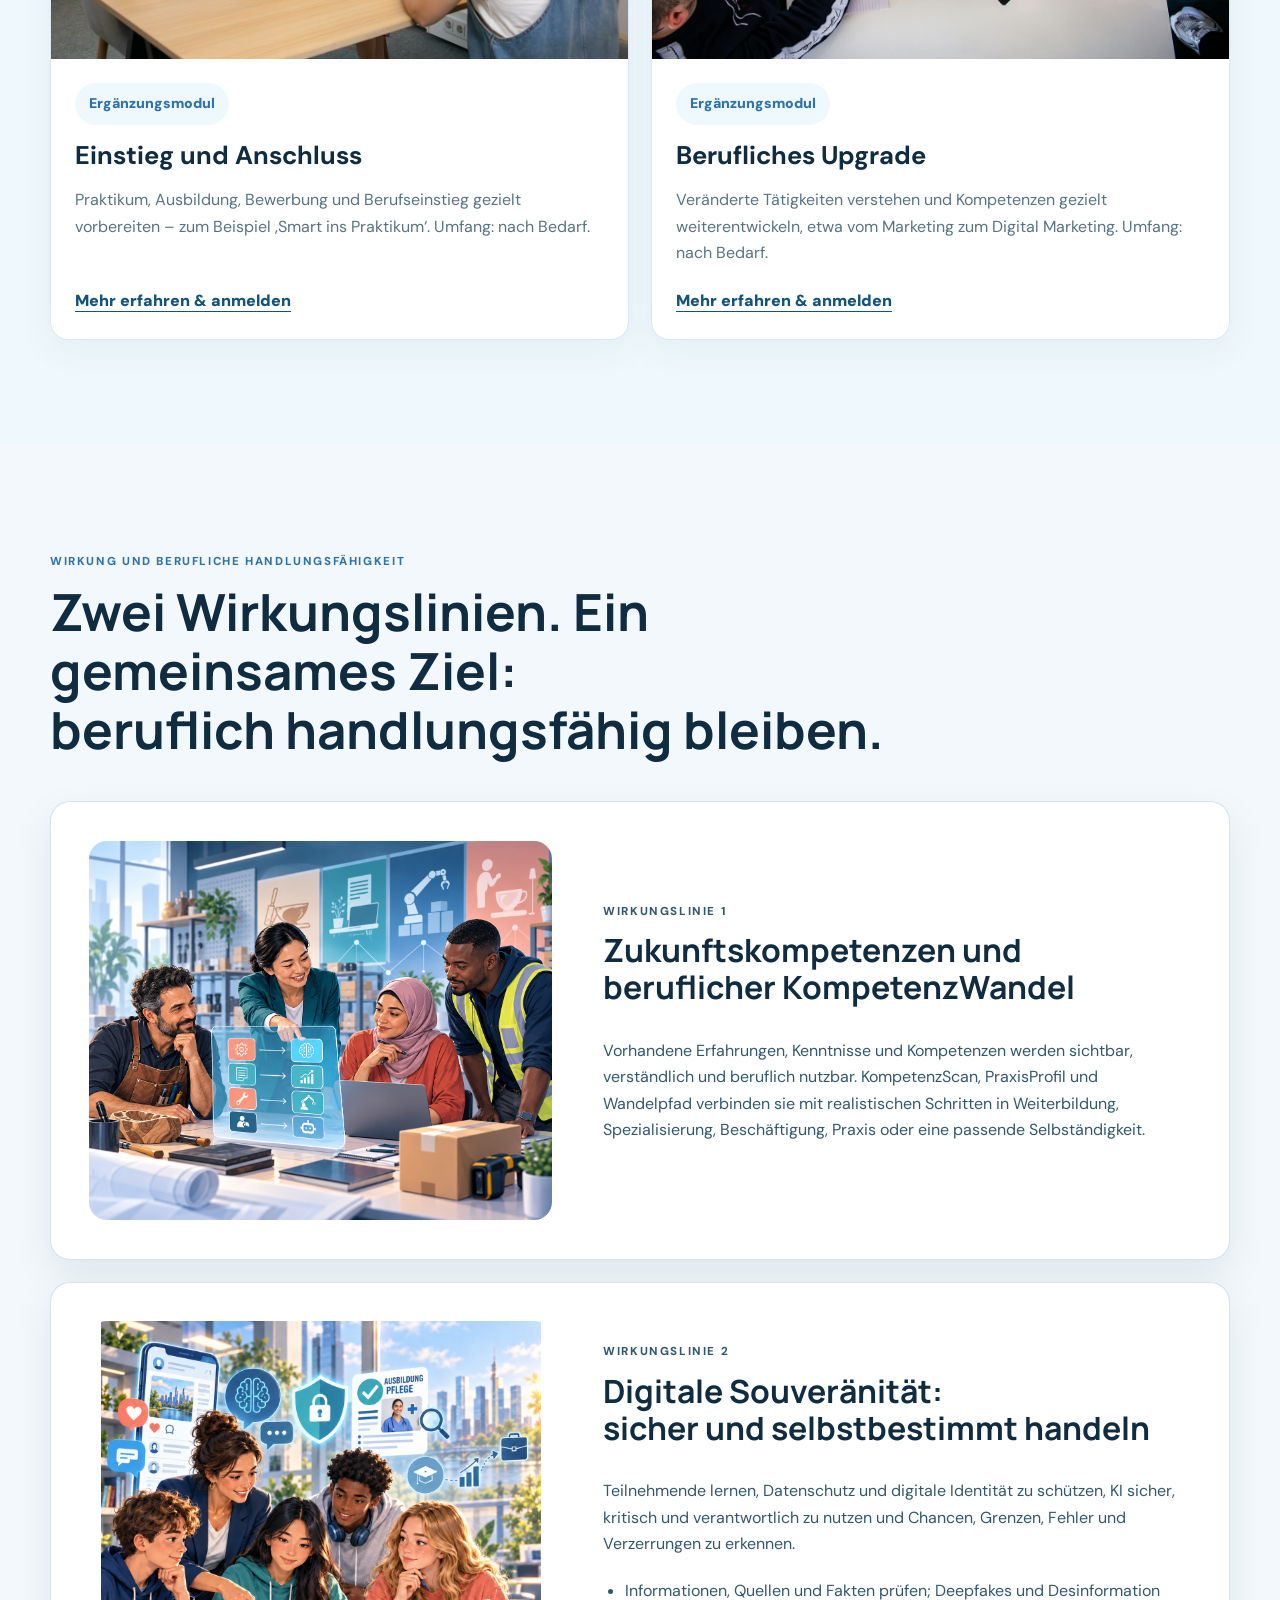
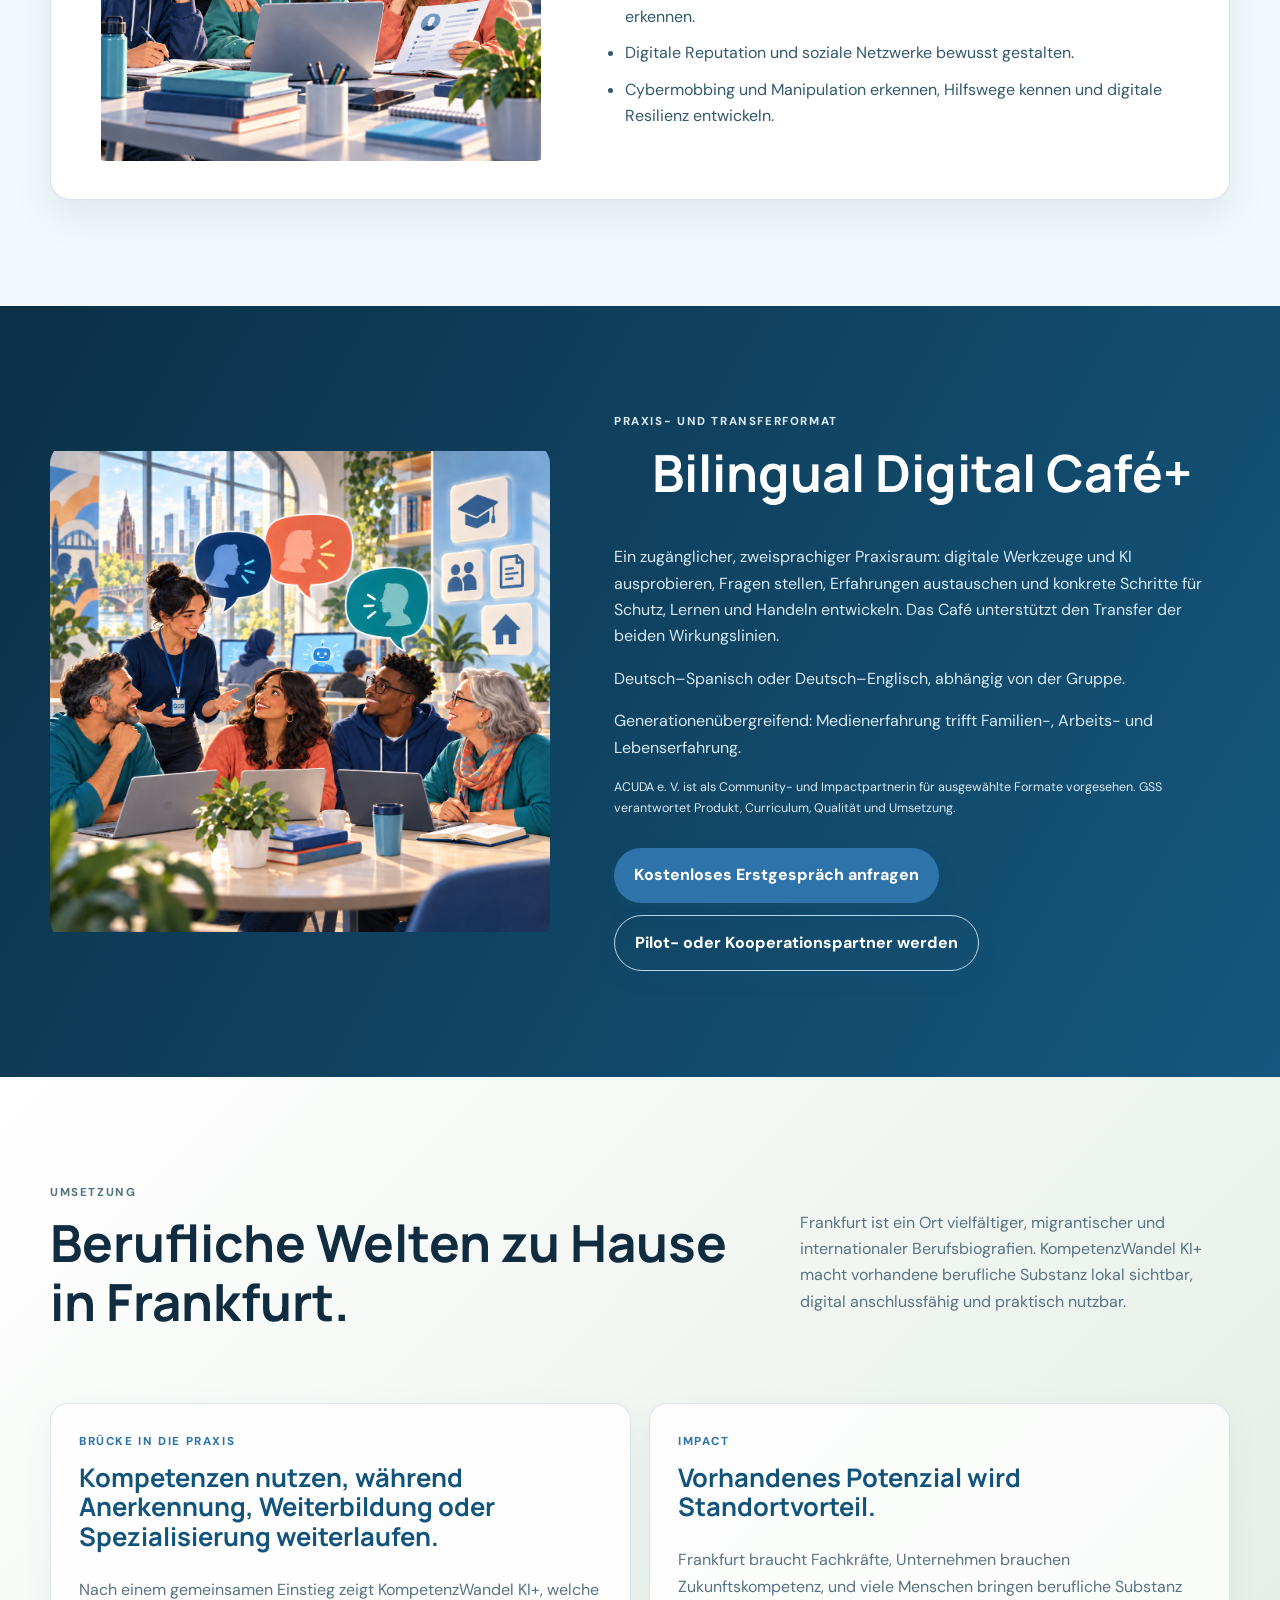
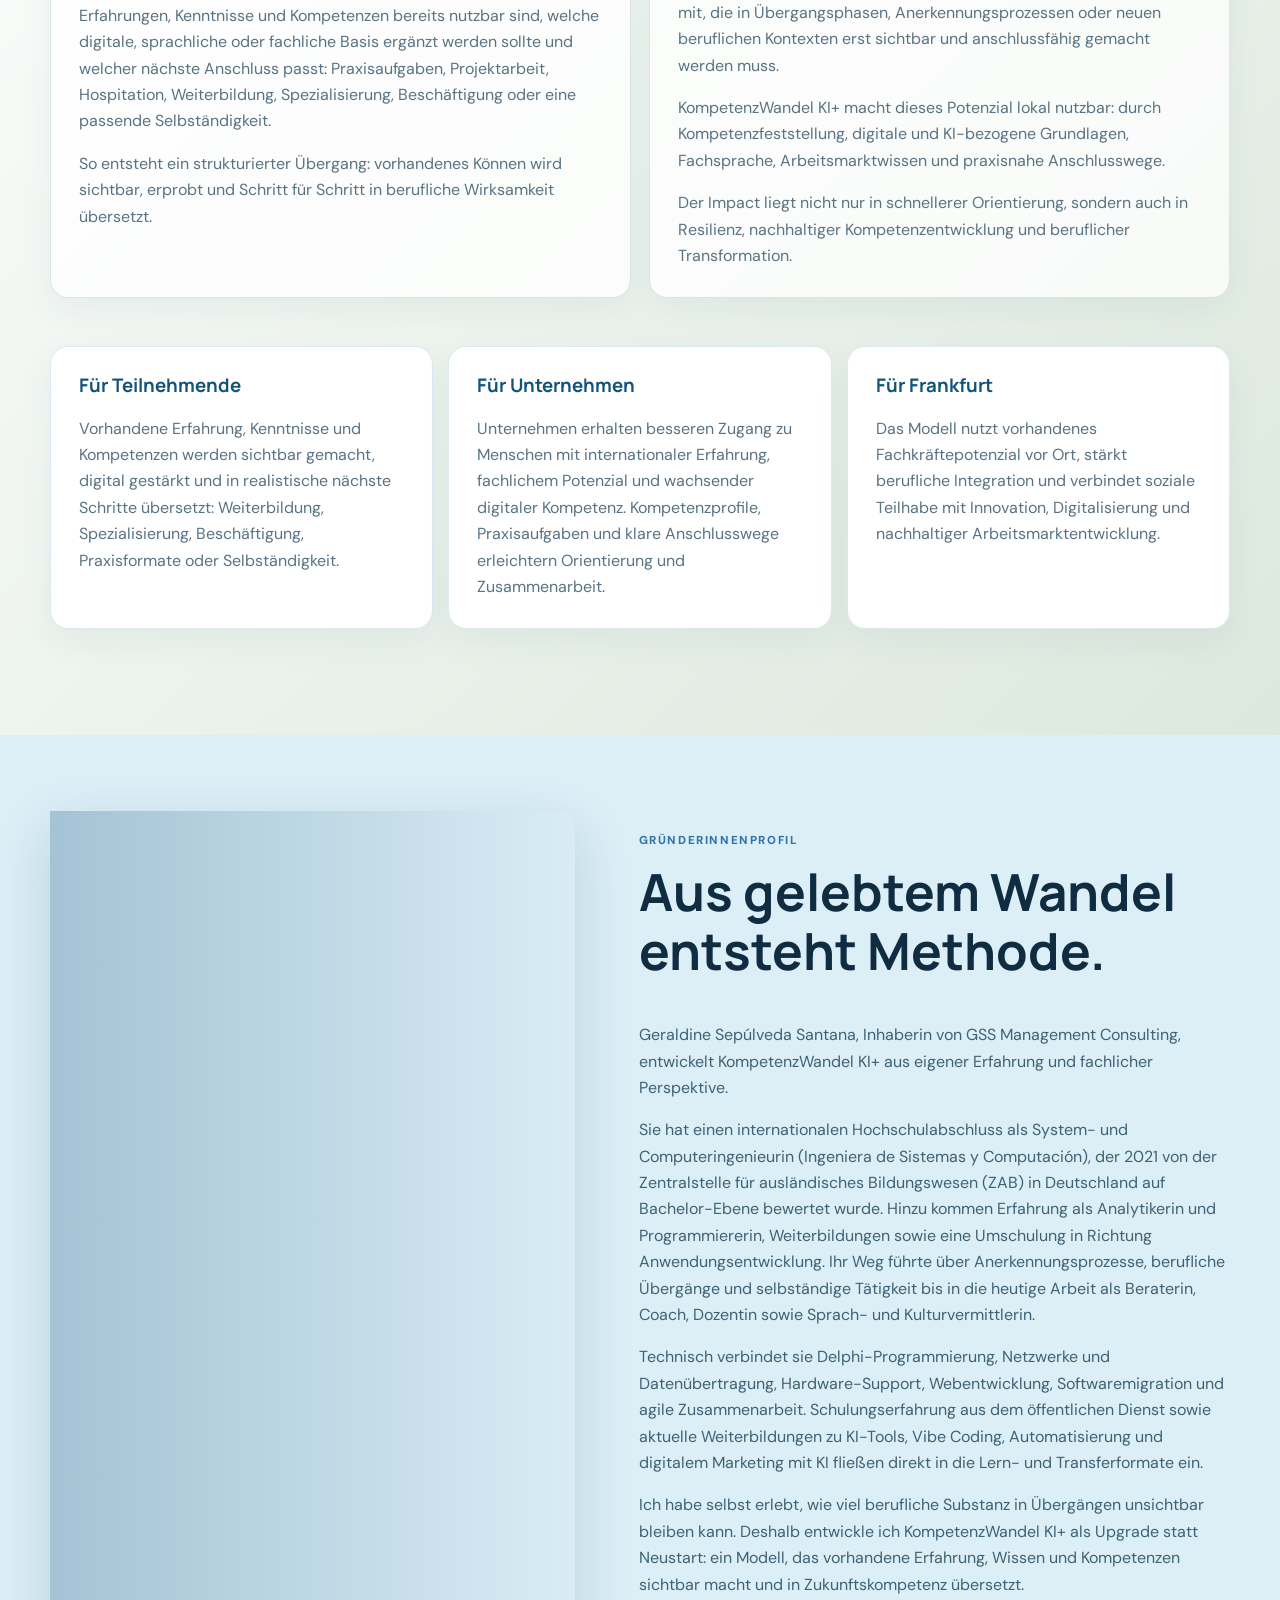
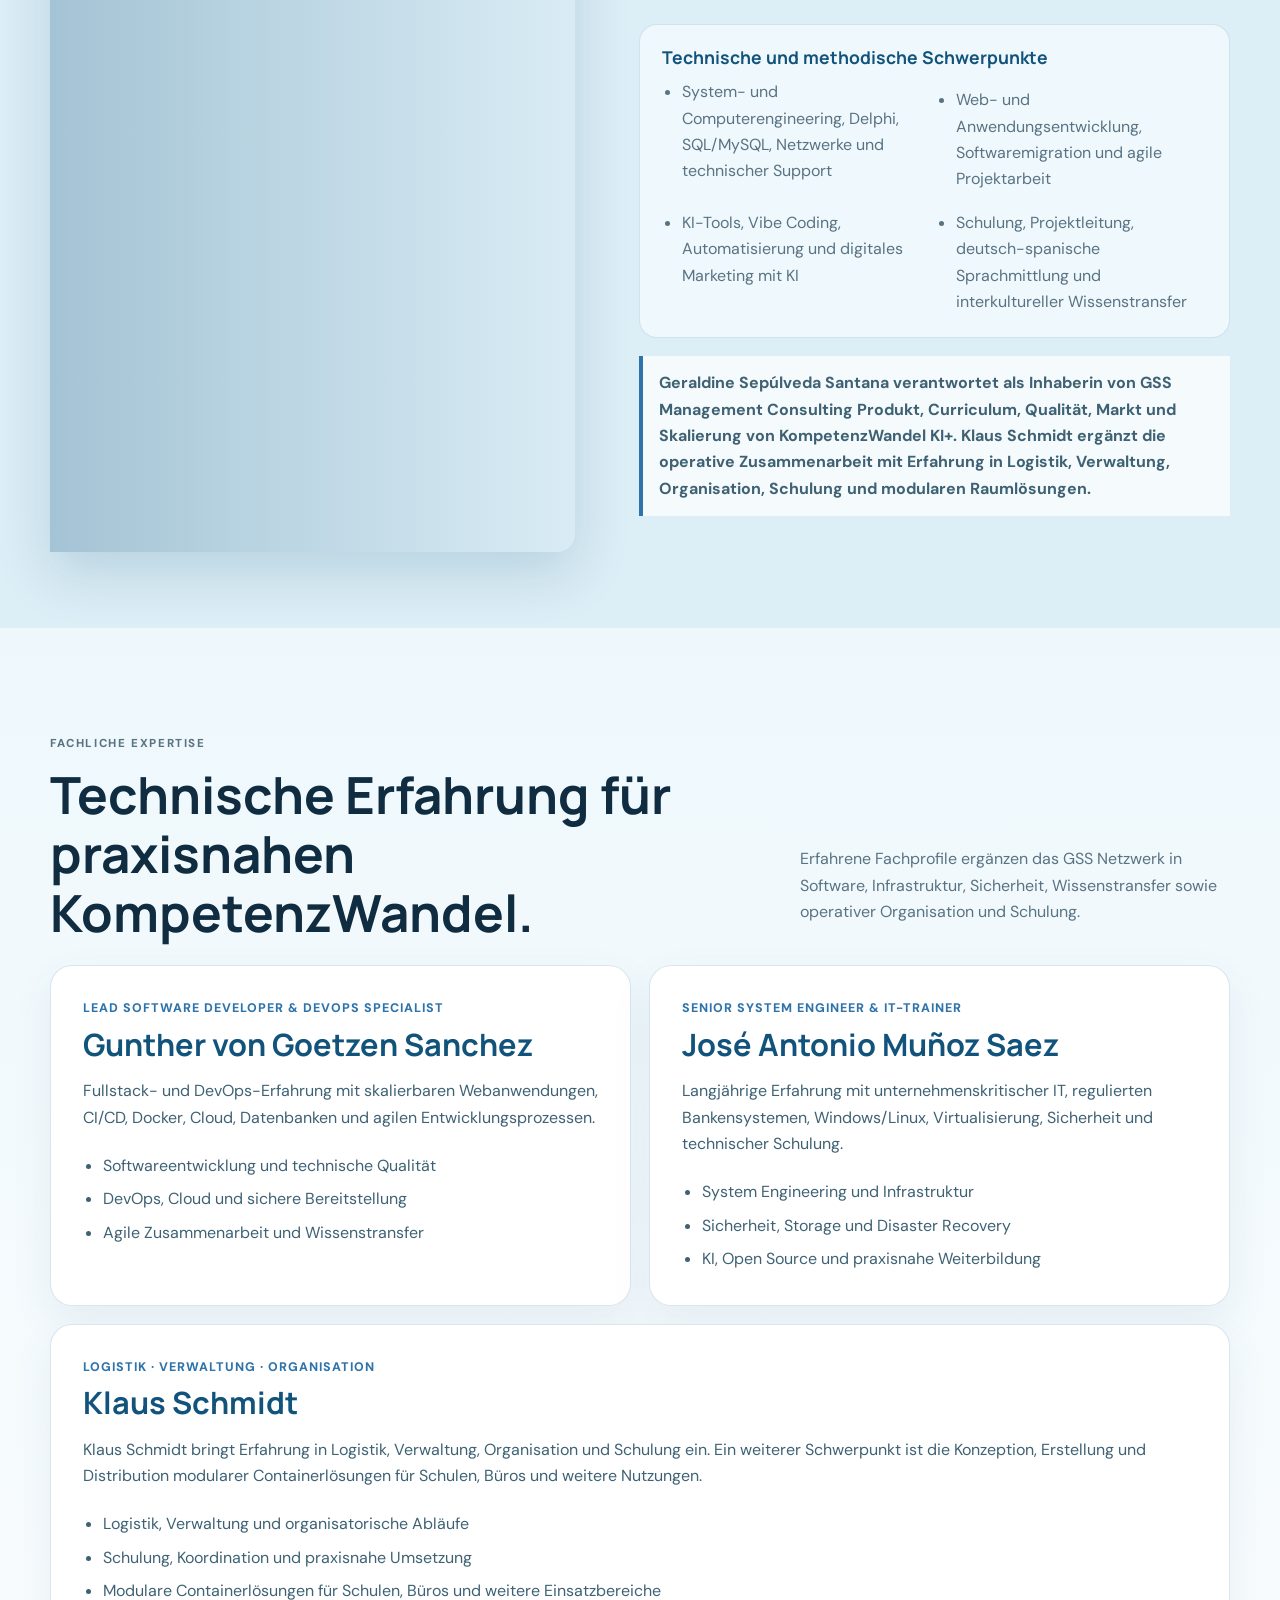
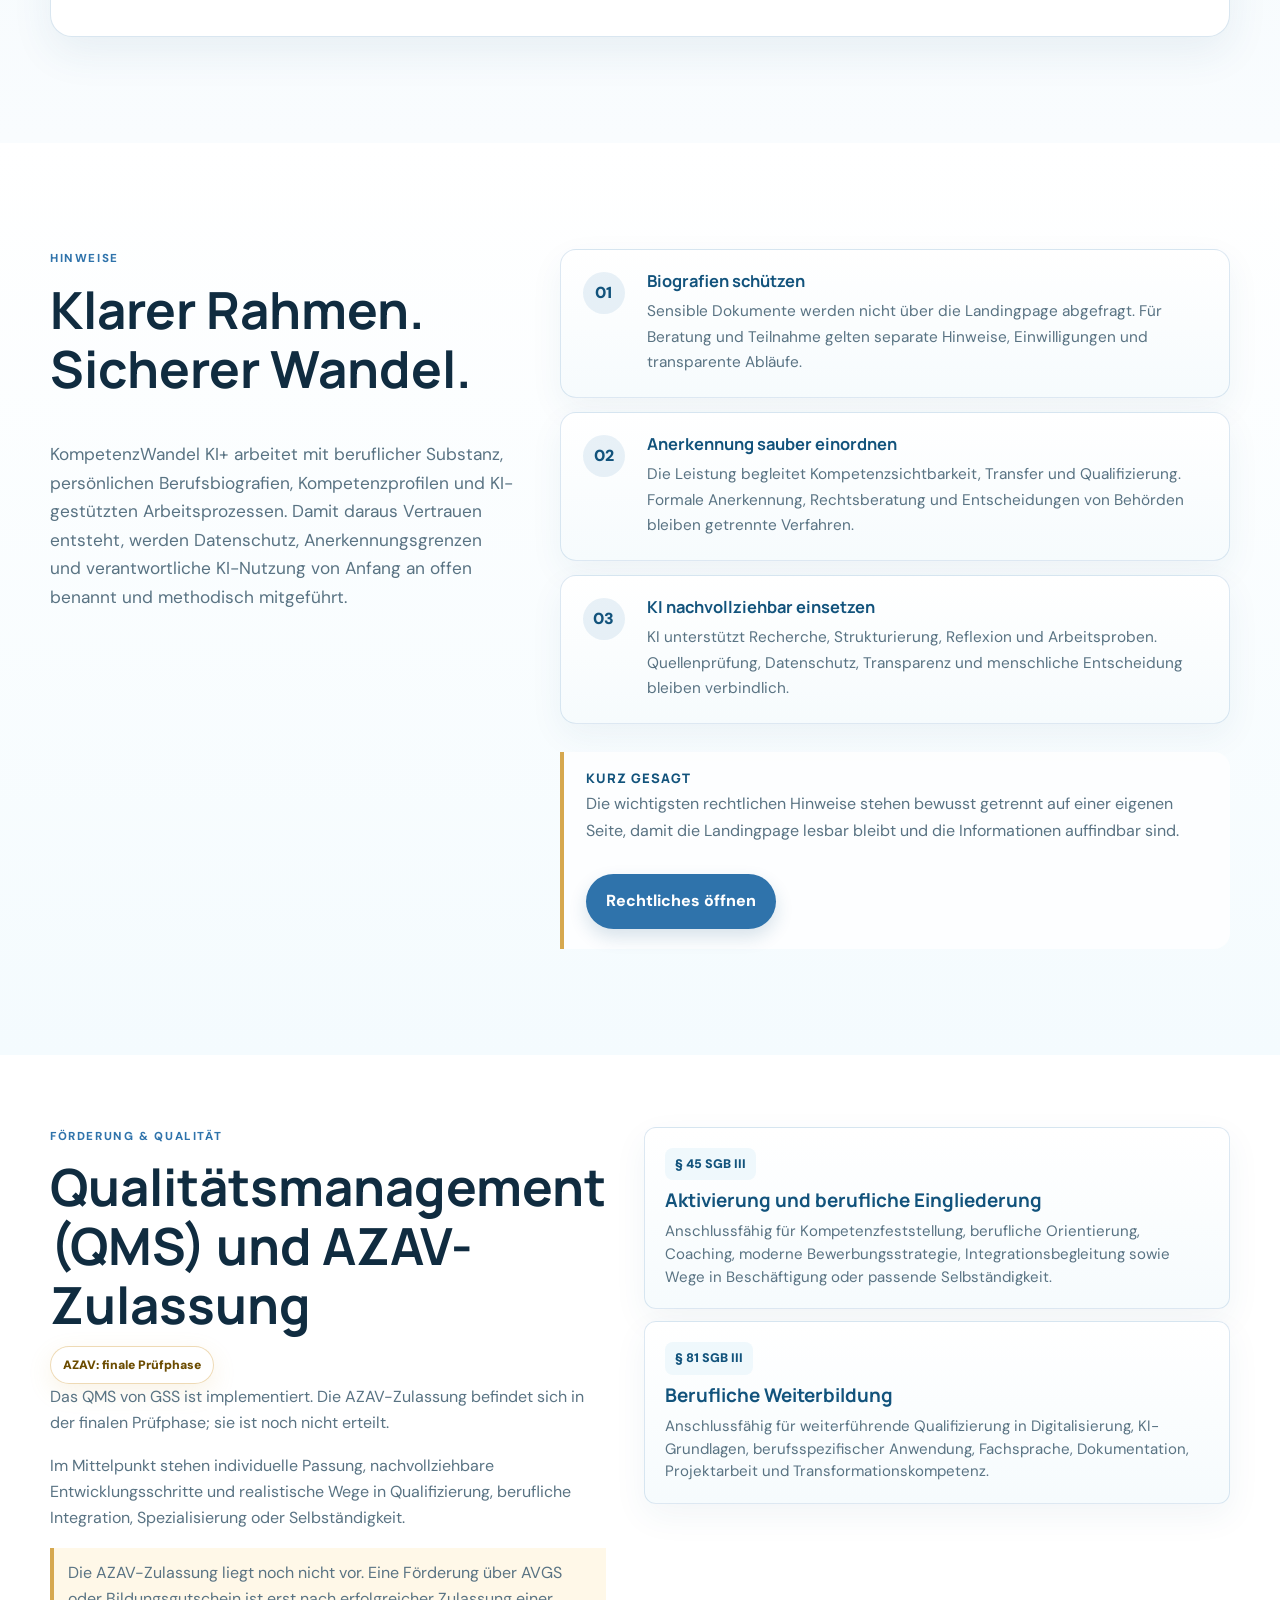
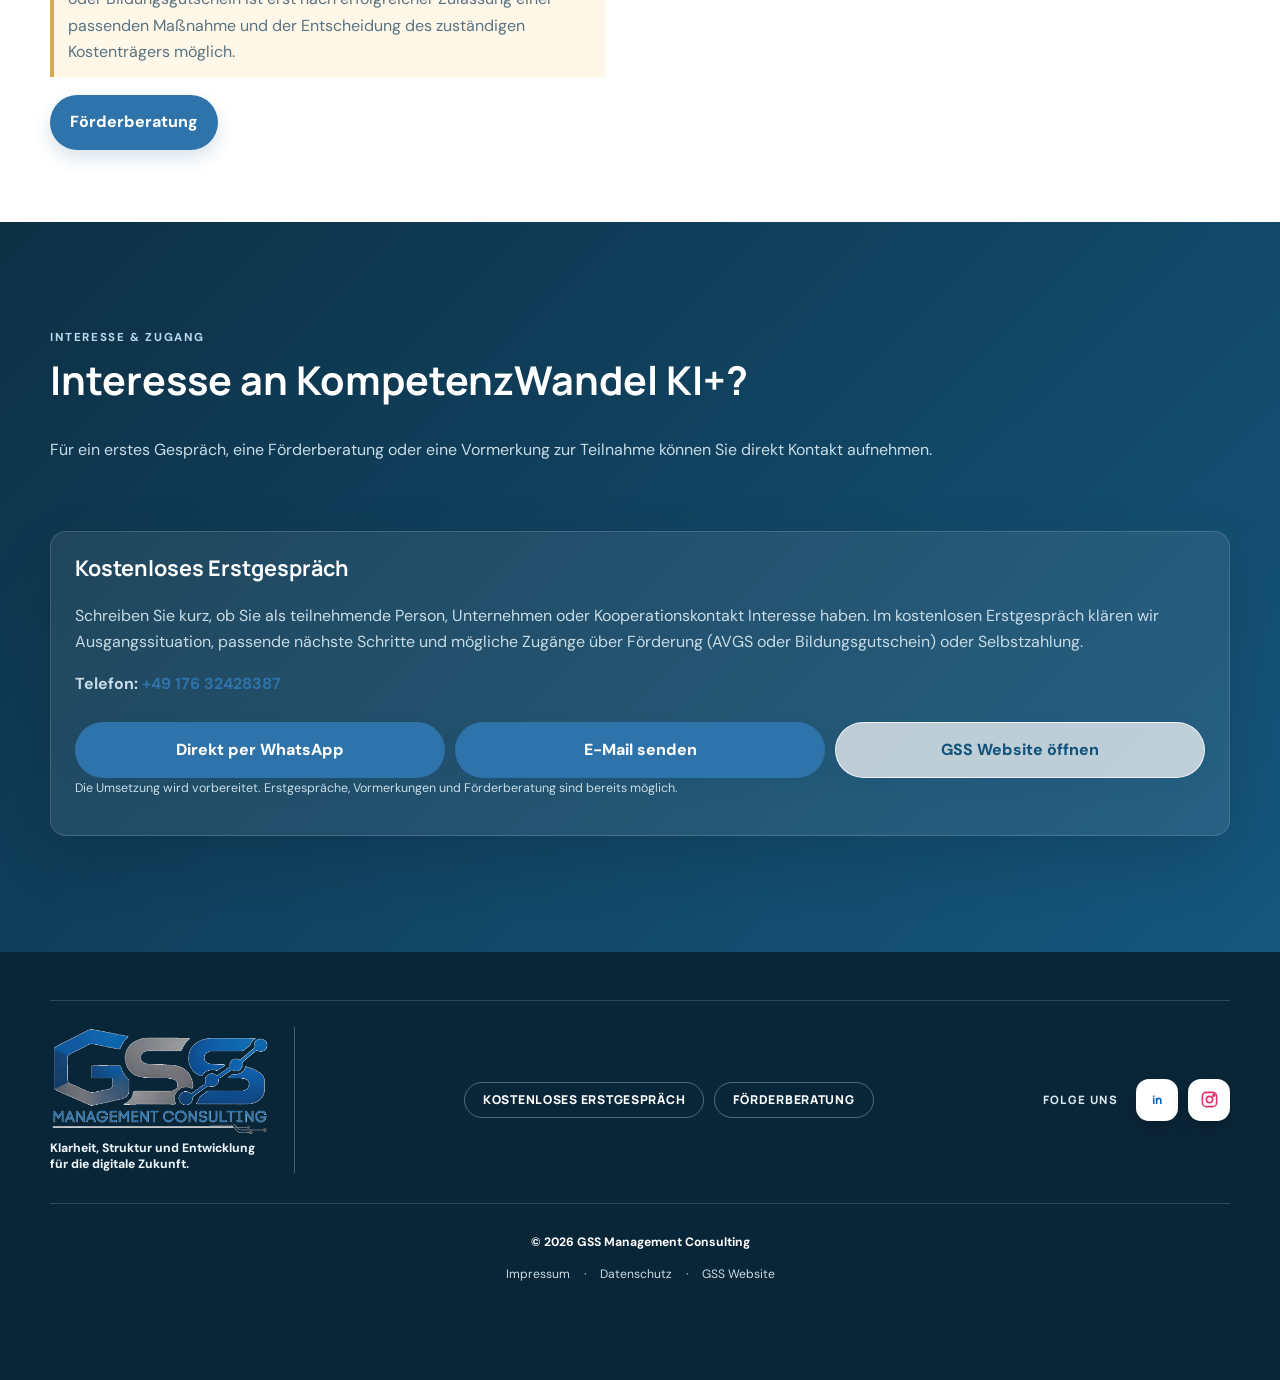
==== commit d549ed83: "Expand founder and expert profiles with SEO updates" ====
--- a/index.html
+++ b/index.html
@@ -34,11 +34,12 @@
   <link rel="icon" href="assets/favicon-32.png?v=20260720-gss-white" type="image/png">
   <link rel="apple-touch-icon" href="assets/apple-touch-icon.png?v=20260720-gss-white">
   <link rel="manifest" href="site.webmanifest?v=20260720-gss-white">
+  <script type="application/ld+json">{"@context":"https://schema.org","@graph":[{"@type":"Organization","@id":"https://web.gss-consulting.de/#organization","name":"GSS Management Consulting","url":"https://web.gss-consulting.de/","founder":{"@type":"Person","name":"Geraldine Sepúlveda Santana","jobTitle":"Gründerin und Inhaberin","knowsAbout":["System Engineering","Künstliche Intelligenz","Schulung","Projektmanagement","Interkulturelle Kommunikation"]},"sameAs":["https://www.linkedin.com/in/geraldine-sep%C3%BAlveda-santana-681823a3","https://www.instagram.com/gss_consulting/"]},{"@type":"Service","@id":"https://kompetenzwandel-ki-plus.gss-consulting.de/#service","name":"KompetenzWandel KI+","url":"https://kompetenzwandel-ki-plus.gss-consulting.de/","provider":{"@id":"https://web.gss-consulting.de/#organization"},"areaServed":{"@type":"City","name":"Frankfurt am Main"},"serviceType":"KI-gestützte Kompetenzentwicklung und berufliche Qualifizierung","audience":{"@type":"Audience","audienceType":"Berufstätige, Arbeitssuchende, Unternehmen und Institutionen"}},{"@type":"WebSite","@id":"https://kompetenzwandel-ki-plus.gss-consulting.de/#website","url":"https://kompetenzwandel-ki-plus.gss-consulting.de/","name":"KompetenzWandel KI+","inLanguage":["de","en","es"],"publisher":{"@id":"https://web.gss-consulting.de/#organization"}}]}</script>
   <!-- Google Search Console verification and Google Analytics can be added after the real IDs are available. -->
   <link rel="preconnect" href="https://fonts.googleapis.com">
   <link rel="preconnect" href="https://fonts.gstatic.com" crossorigin>
   <link href="https://fonts.googleapis.com/css2?family=DM+Sans:wght@400;500;600;700&family=Manrope:wght@600;700;800&display=swap" rel="stylesheet">
-  <link rel="stylesheet" href="styles.css?v=20260713-mobile7">
+  <link rel="stylesheet" href="styles.css?v=20260921-seo-team">
 </head>
 <body>
   <header class="site-header">
@@ -295,9 +296,25 @@
           <p class="eyebrow" data-i18n="profile.eyebrow">Gründerinnenprofil</p>
           <h2 data-i18n="profile.title">Aus gelebtem Wandel entsteht Methode.</h2>
           <p data-i18n="profile.p1">Geraldine Sepúlveda Santana, Inhaberin von GSS Management Consulting, entwickelt KompetenzWandel KI+ aus eigener Erfahrung und fachlicher Perspektive.</p>
-          <p data-i18n="profile.p2">Sie bringt einen internationalen Hochschulabschluss als Ingeniera de Sistemas y Computación, Erfahrung als Analytikerin und Programmiererin, eine ZAB-Bewertung ihres Abschlusses, Weiterbildungen sowie ein Jahr Umschulung in Richtung Anwendungsentwicklung mit. Ihr eigener Weg führte über Anerkennungs- und Bewertungsprozesse, Weiterbildung, berufliche Übergänge und selbständige Tätigkeit bis in die heutige Arbeit als Beraterin, Coach, Dozentin sowie Sprach- und Kulturvermittlerin.</p>
+          <p data-i18n="profile.p2">Sie hat einen internationalen Hochschulabschluss als System- und Computeringenieurin (Ingeniera de Sistemas y Computación), der 2021 von der Zentralstelle für ausländisches Bildungswesen (ZAB) in Deutschland auf Bachelor-Ebene bewertet wurde. Hinzu kommen Erfahrung als Analytikerin und Programmiererin, Weiterbildungen sowie eine Umschulung in Richtung Anwendungsentwicklung. Ihr Weg führte über Anerkennungsprozesse, berufliche Übergänge und selbständige Tätigkeit bis in die heutige Arbeit als Beraterin, Coach, Dozentin sowie Sprach- und Kulturvermittlerin.</p>
+          <p data-i18n="profile.tech">Technisch verbindet sie Delphi-Programmierung, Netzwerke und Datenübertragung, Hardware-Support, Webentwicklung, Softwaremigration und agile Zusammenarbeit. Schulungserfahrung aus dem öffentlichen Dienst sowie aktuelle Weiterbildungen zu KI-Tools, Vibe Coding, Automatisierung und digitalem Marketing mit KI fließen direkt in die Lern- und Transferformate ein.</p>
           <p data-i18n="profile.p3">Ich habe selbst erlebt, wie viel berufliche Substanz in Übergängen unsichtbar bleiben kann. Deshalb entwickle ich KompetenzWandel KI+ als Upgrade statt Neustart: ein Modell, das vorhandene Erfahrung, Wissen und Kompetenzen sichtbar macht und in Zukunftskompetenz übersetzt.</p>
-          <p class="team-note" data-i18n="profile.team">Geraldine Sepúlveda Santana verantwortet als Inhaberin von GSS Management Consulting Produkt, Curriculum, Qualität, Markt und Skalierung von KompetenzWandel KI+. Klaus Schmidt wirkt in der strategischen Zusammenarbeit mit.</p>
+          <div class="founder-skills"><h3 data-i18n="profile.skillsTitle">Technische und methodische Schwerpunkte</h3><ul class="profile-skill-list"><li data-i18n="profile.skill1">System- und Computerengineering, Delphi, SQL/MySQL, Netzwerke und technischer Support</li><li data-i18n="profile.skill2">Web- und Anwendungsentwicklung, Softwaremigration und agile Projektarbeit</li><li data-i18n="profile.skill3">KI-Tools, Vibe Coding, Automatisierung und digitales Marketing mit KI</li><li data-i18n="profile.skill4">Schulung, Projektleitung, deutsch-spanische Sprachmittlung und interkultureller Wissenstransfer</li></ul></div>
+          <p class="team-note" data-i18n="profile.team">Geraldine Sepúlveda Santana verantwortet als Inhaberin von GSS Management Consulting Produkt, Curriculum, Qualität, Markt und Skalierung von KompetenzWandel KI+. Klaus Schmidt ergänzt die operative Zusammenarbeit mit Erfahrung in Logistik, Verwaltung, Organisation, Schulung und modularen Raumlösungen.</p>
+        </div>
+      </div>
+    </section>
+
+    <section class="section expert-network" id="fachliche-expertise">
+      <div class="container">
+        <div class="section-head">
+          <div><p class="eyebrow" data-i18n="experts.eyebrow">Fachliche Expertise</p><h2 data-i18n="experts.title">Technische Erfahrung für praxisnahen KompetenzWandel.</h2></div>
+          <p data-i18n="experts.text">Zwei erfahrene IT-Profile ergänzen die fachliche Perspektive des GSS Netzwerks für Software, Infrastruktur, Sicherheit und Wissenstransfer.</p>
+        </div>
+        <div class="expert-profile-grid">
+          <article class="expert-profile"><p class="expert-kicker" data-i18n="experts.guntherRole">Lead Software Developer &amp; DevOps Specialist</p><h3>Gunther von Goetzen Sanchez</h3><p data-i18n="experts.guntherText">Fullstack- und DevOps-Erfahrung mit skalierbaren Webanwendungen, CI/CD, Docker, Cloud, Datenbanken und agilen Entwicklungsprozessen.</p><ul><li data-i18n="experts.guntherFocus1">Softwareentwicklung und technische Qualität</li><li data-i18n="experts.guntherFocus2">DevOps, Cloud und sichere Bereitstellung</li><li data-i18n="experts.guntherFocus3">Agile Zusammenarbeit und Wissenstransfer</li></ul></article>
+          <article class="expert-profile"><p class="expert-kicker" data-i18n="experts.joseRole">Senior System Engineer &amp; IT-Trainer</p><h3>José Antonio Muñoz Saez</h3><p data-i18n="experts.joseText">Langjährige Erfahrung mit unternehmenskritischer IT, regulierten Bankensystemen, Windows/Linux, Virtualisierung, Sicherheit und technischer Schulung.</p><ul><li data-i18n="experts.joseFocus1">System Engineering und Infrastruktur</li><li data-i18n="experts.joseFocus2">Sicherheit, Storage und Disaster Recovery</li><li data-i18n="experts.joseFocus3">KI, Open Source und praxisnahe Weiterbildung</li></ul></article>
+          <article class="expert-profile expert-profile-klaus"><p class="expert-kicker" data-i18n="experts.klausRole">Logistik · Verwaltung · Organisation</p><h3>Klaus Schmidt</h3><p data-i18n="experts.klausText">Klaus Schmidt bringt Erfahrung in Logistik, Verwaltung, Organisation und Schulung ein. Ein weiterer Schwerpunkt ist die Konzeption, Erstellung und Distribution modularer Containerlösungen für Schulen, Büros und weitere Nutzungen.</p><ul><li data-i18n="experts.klausFocus1">Logistik, Verwaltung und organisatorische Abläufe</li><li data-i18n="experts.klausFocus2">Schulung, Koordination und praxisnahe Umsetzung</li><li data-i18n="experts.klausFocus3">Modulare Containerlösungen für Schulen, Büros und weitere Einsatzbereiche</li></ul></article>
         </div>
       </div>
     </section>
@@ -415,6 +432,6 @@
     </div>
   </footer>
 
-  <script src="script.js?v=20260720-seo1"></script>
+  <script src="script.js?v=20260921-seo-team"></script>
 </body>
 </html>
--- a/styles.css
+++ b/styles.css
@@ -1958,6 +1958,19 @@
   .site-search{width:auto;align-self:flex-start;margin:4px 0 6px 10px}
   .search-panel{position:fixed;top:90px;left:13px;right:13px;width:auto;max-height:calc(100svh - 105px);overflow:auto}
 }
+.expert-network { background: linear-gradient(180deg, #eef8fc 0%, #f9fcfe 100%); }
+.expert-profile-grid { display: grid; grid-template-columns: repeat(2, minmax(0, 1fr)); gap: 18px; }
+.expert-profile { padding: 32px; border: 1px solid rgba(47, 115, 171, .18); border-radius: 22px; background: #fff; box-shadow: 0 16px 42px rgba(32, 89, 122, .08); }
+.expert-profile h3 { margin: 8px 0 16px; color: var(--deep); font-size: clamp(1.45rem, 2.4vw, 2rem); }
+.expert-profile > p:not(.expert-kicker), .expert-profile li { color: #3e6274; }
+.expert-profile ul { margin: 22px 0 0; padding-left: 20px; }
+.expert-profile li + li { margin-top: 7px; }
+.expert-kicker { margin: 0; color: var(--blue); font-size: .78rem; font-weight: 800; letter-spacing: .08em; text-transform: uppercase; }
+.expert-profile-klaus { grid-column: 1 / -1; }
+.founder-skills { margin-top: 26px; padding: 22px; border: 1px solid var(--line); border-radius: 18px; background: var(--pale); }
+.founder-skills h3 { margin-bottom: 12px; color: var(--deep); font-size: 1.1rem; }
+.profile-skill-list { display: grid; grid-template-columns: repeat(2, minmax(0, 1fr)); gap: 9px 24px; margin: 0; padding-left: 20px; color: var(--muted); }
+@media (max-width: 700px) { .expert-profile-grid, .profile-skill-list { grid-template-columns: 1fr; } .expert-profile { padding: 24px; border-radius: 16px; } .expert-profile-klaus { grid-column: auto; } }
 
 /* The carousel advances only on request, keeping each module readable. */
 .module-extensions{margin-top:clamp(3rem,6vw,5rem)}
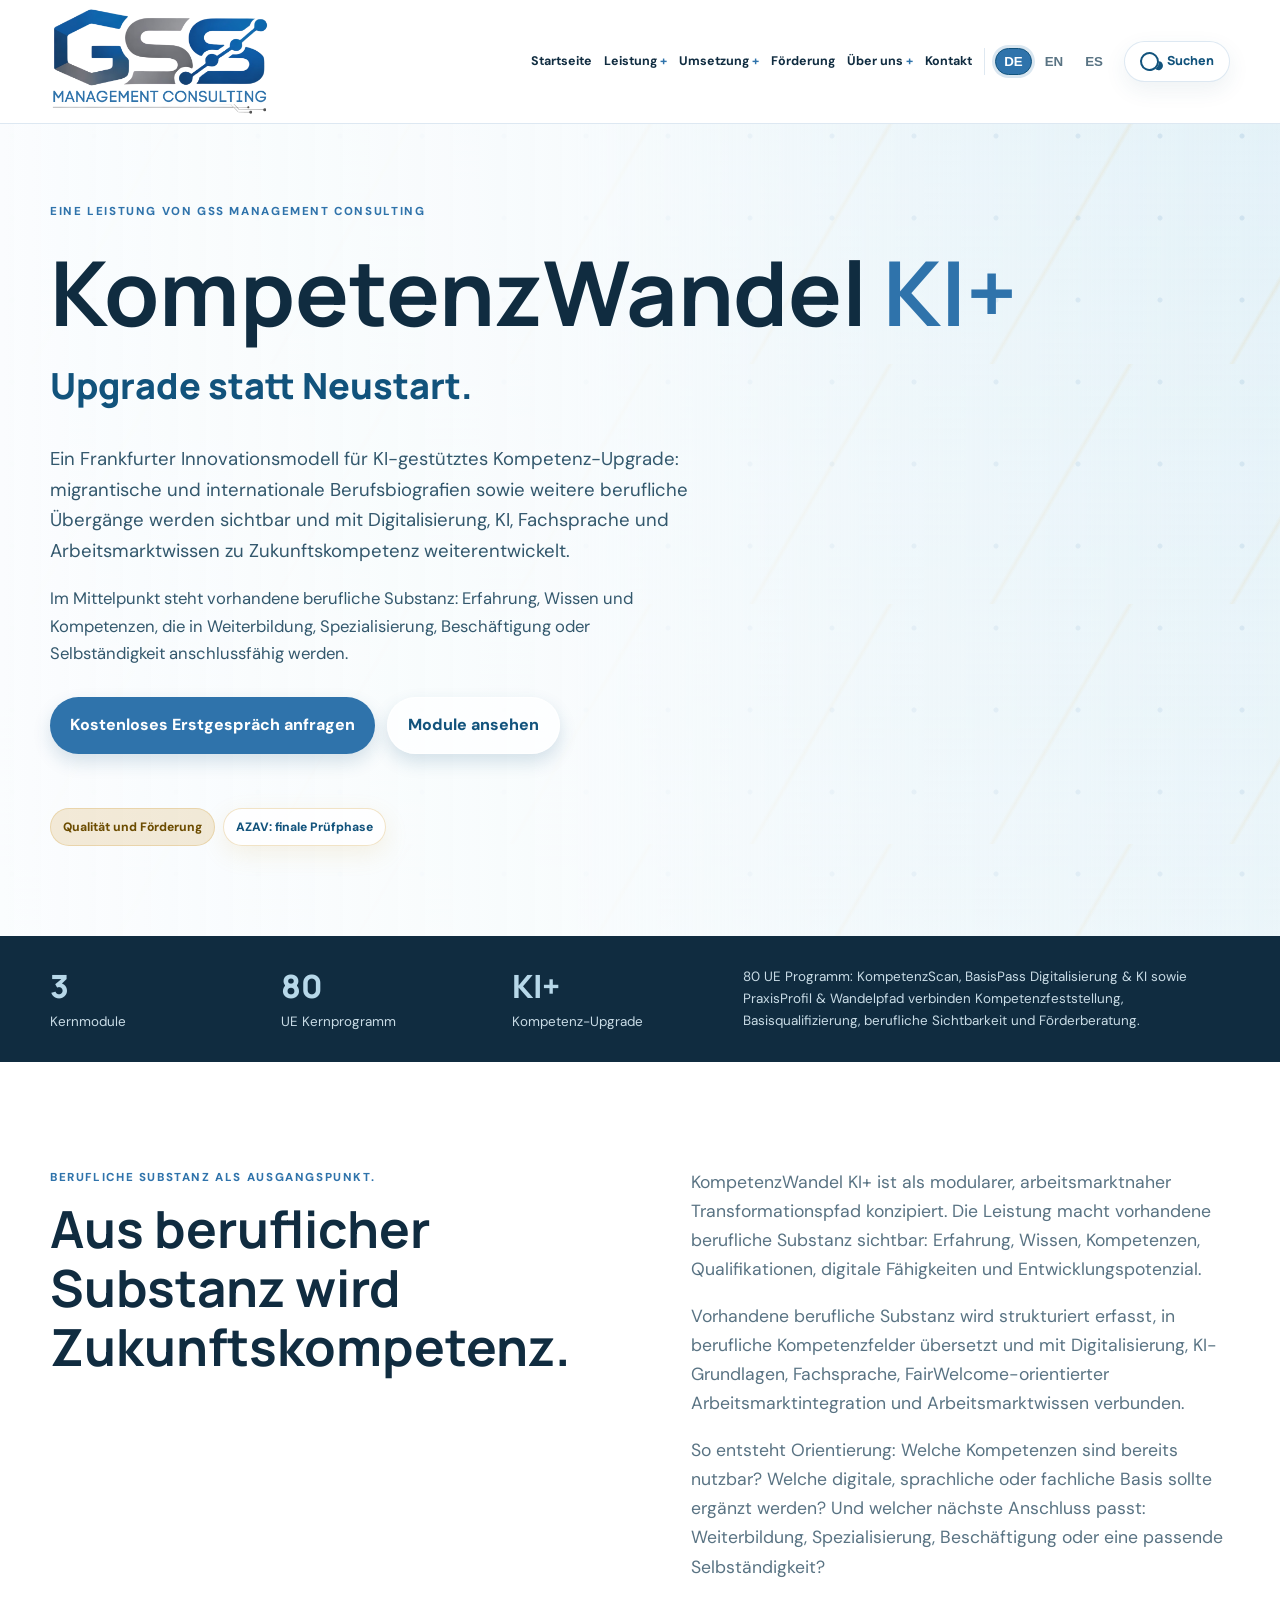
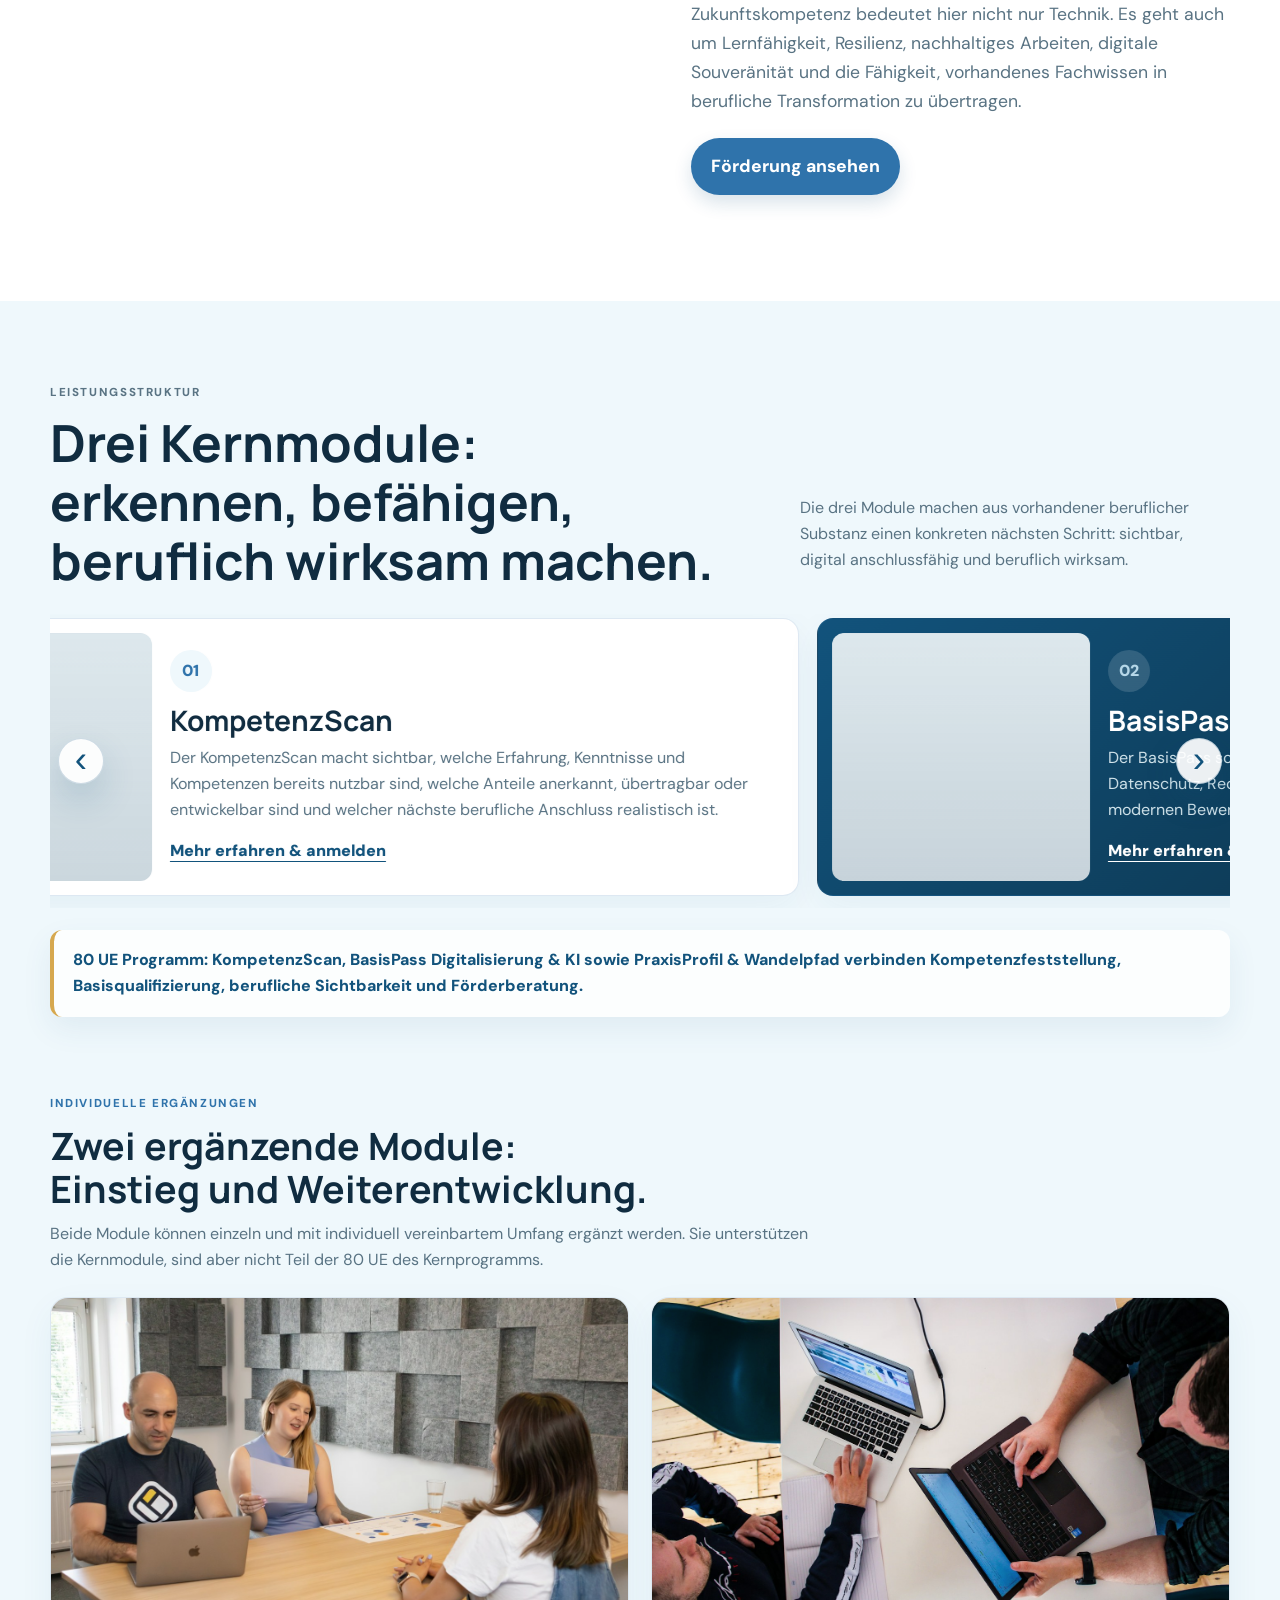
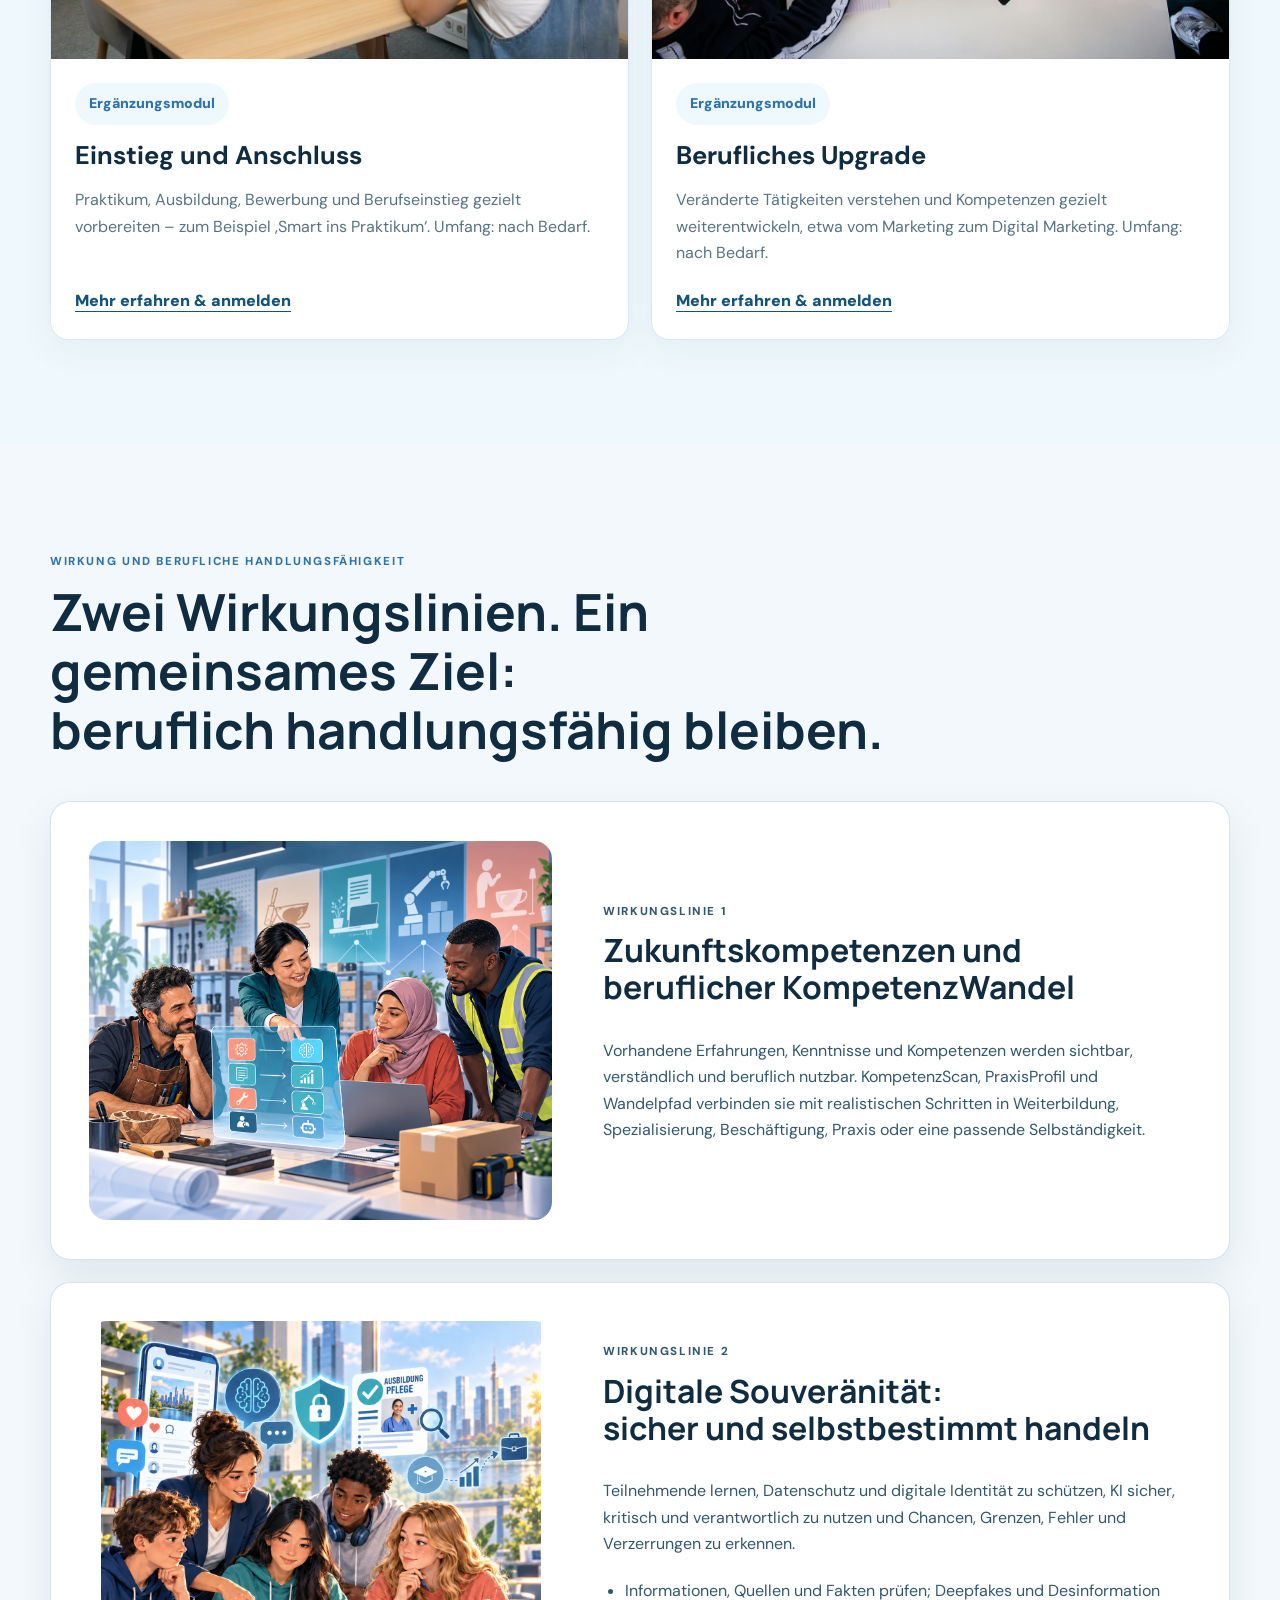
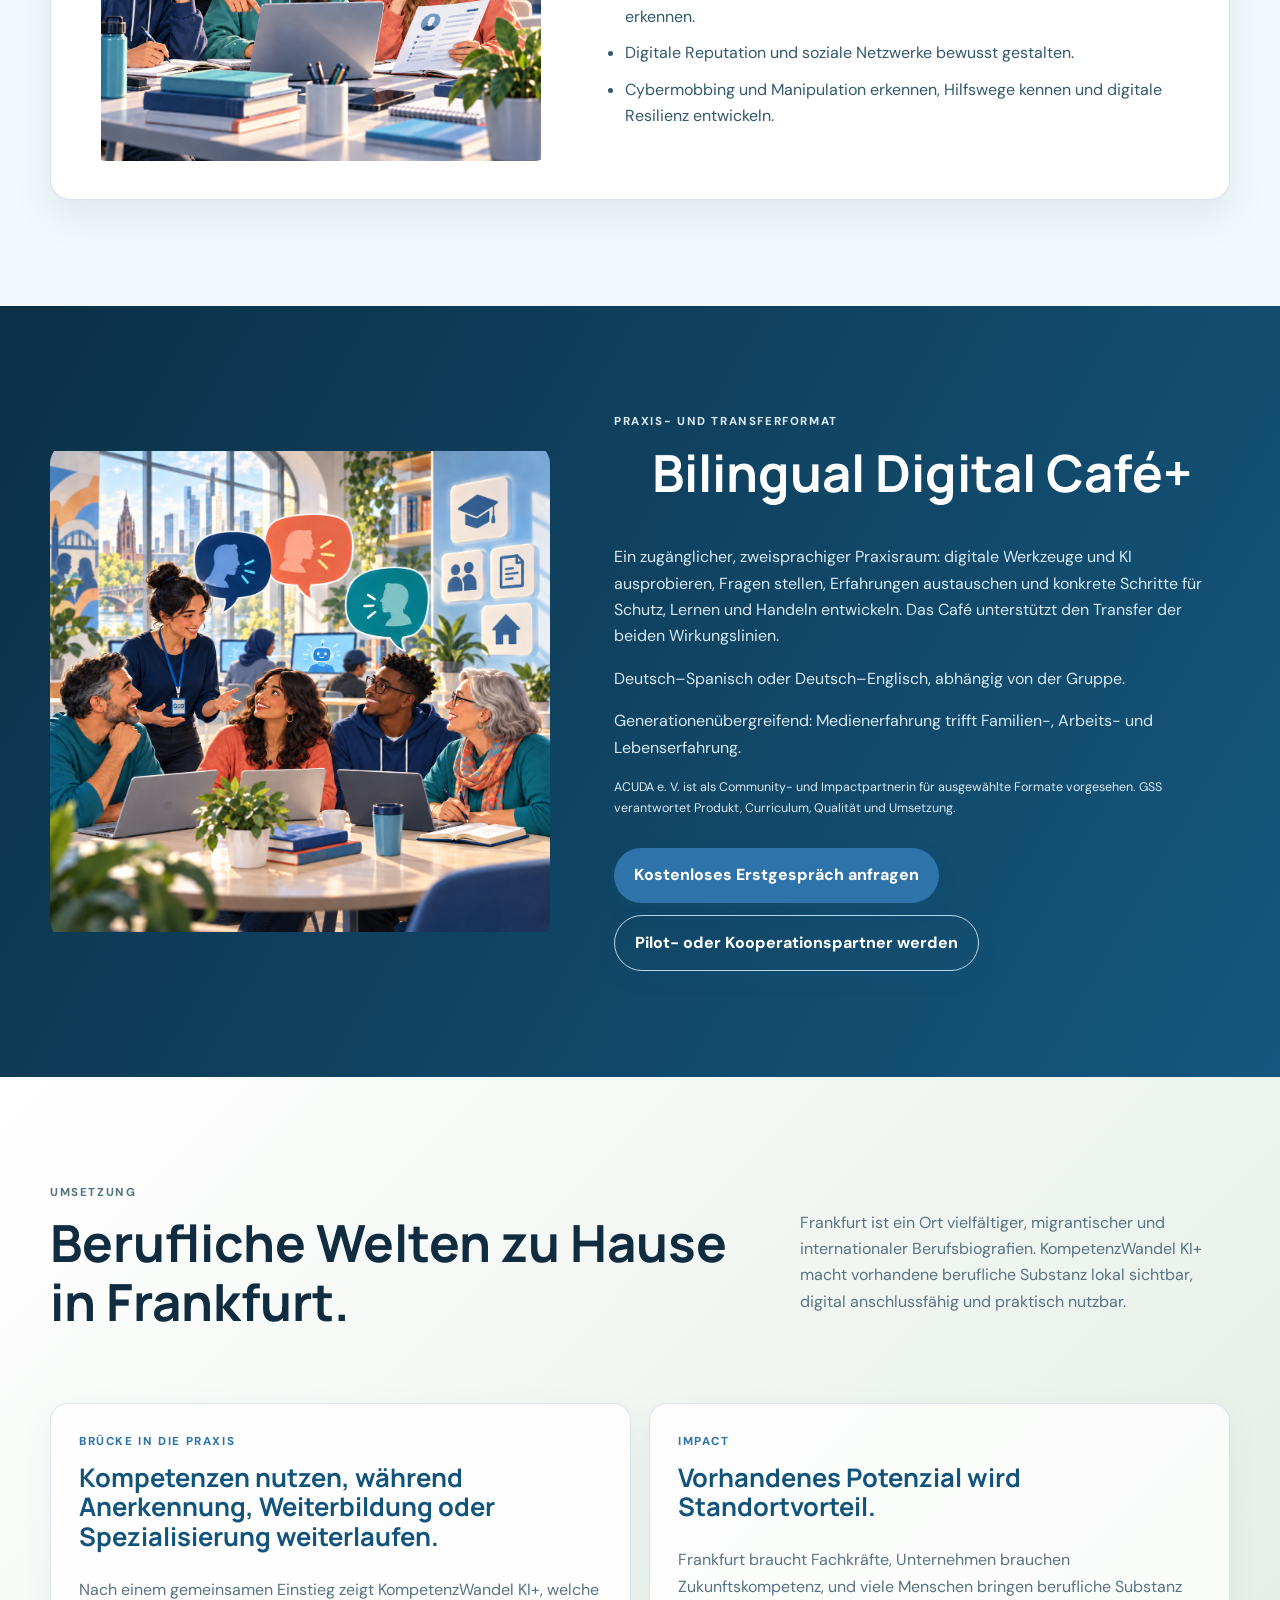
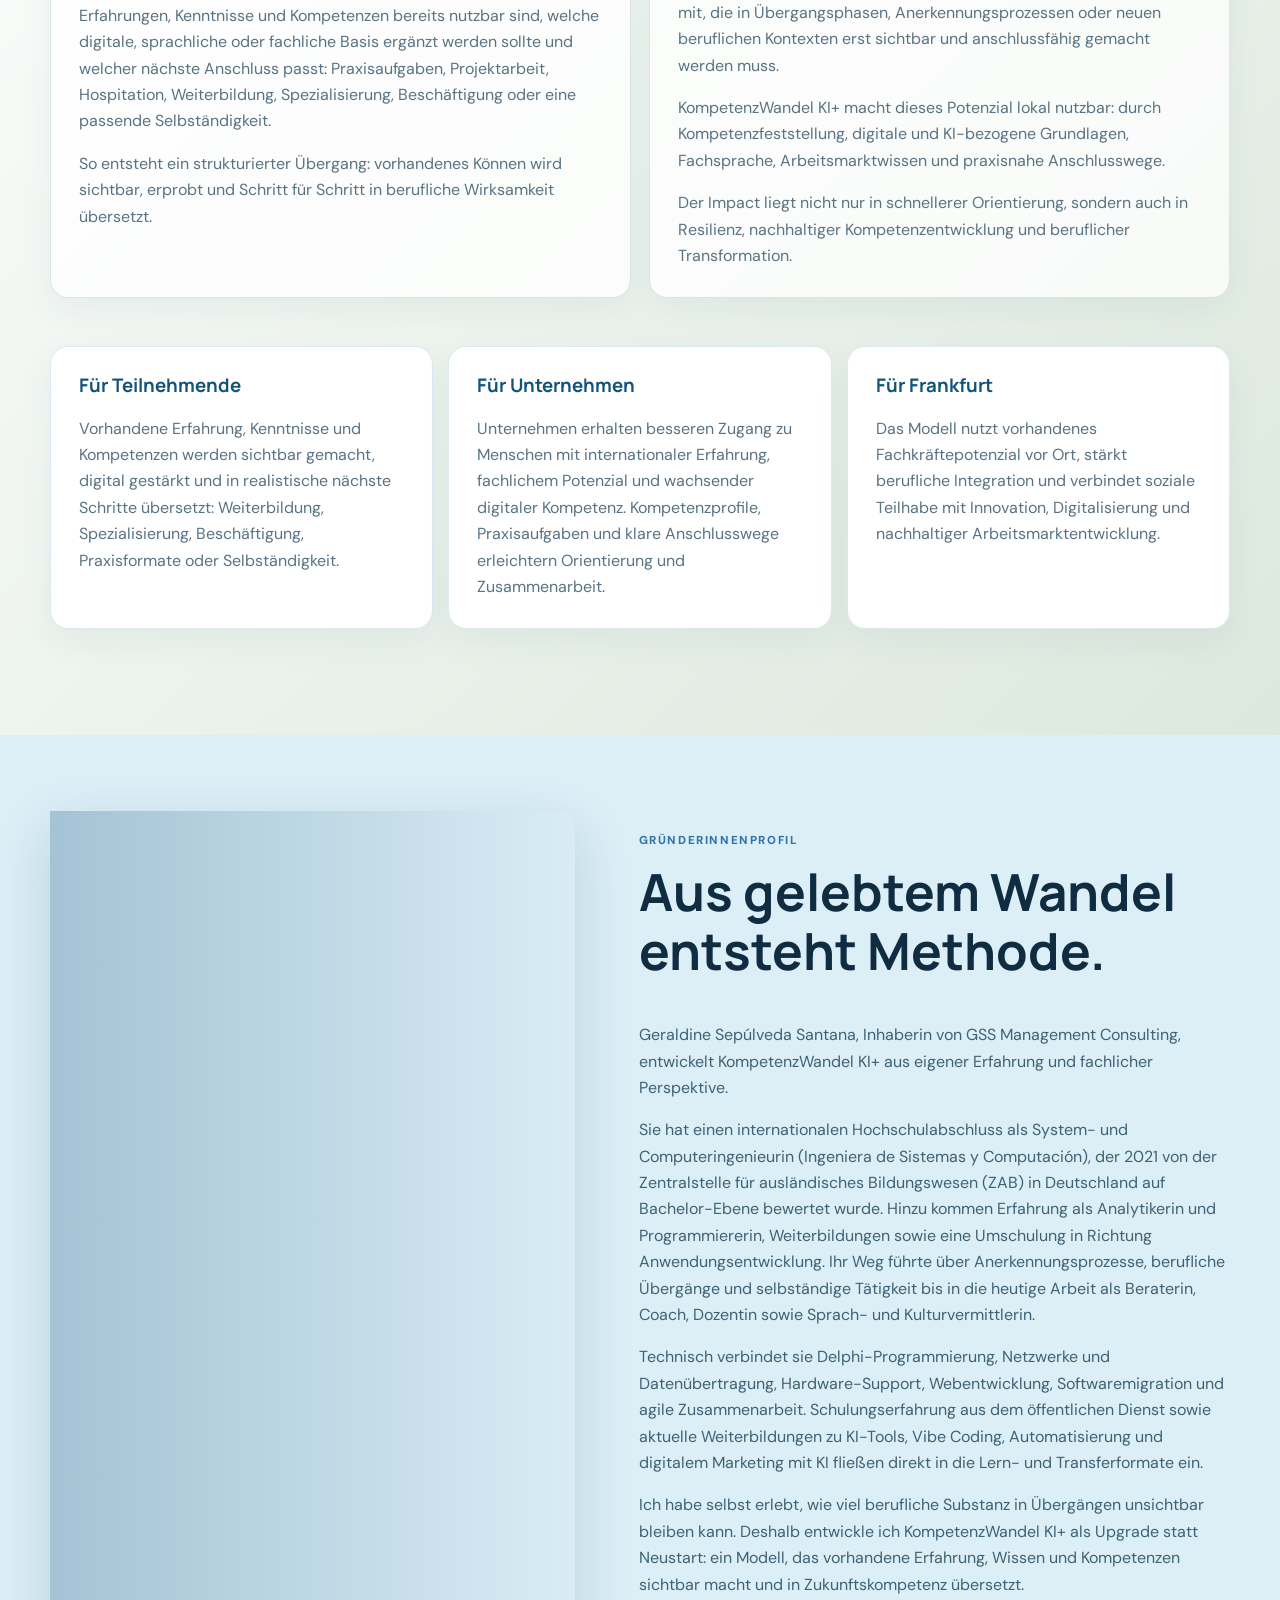
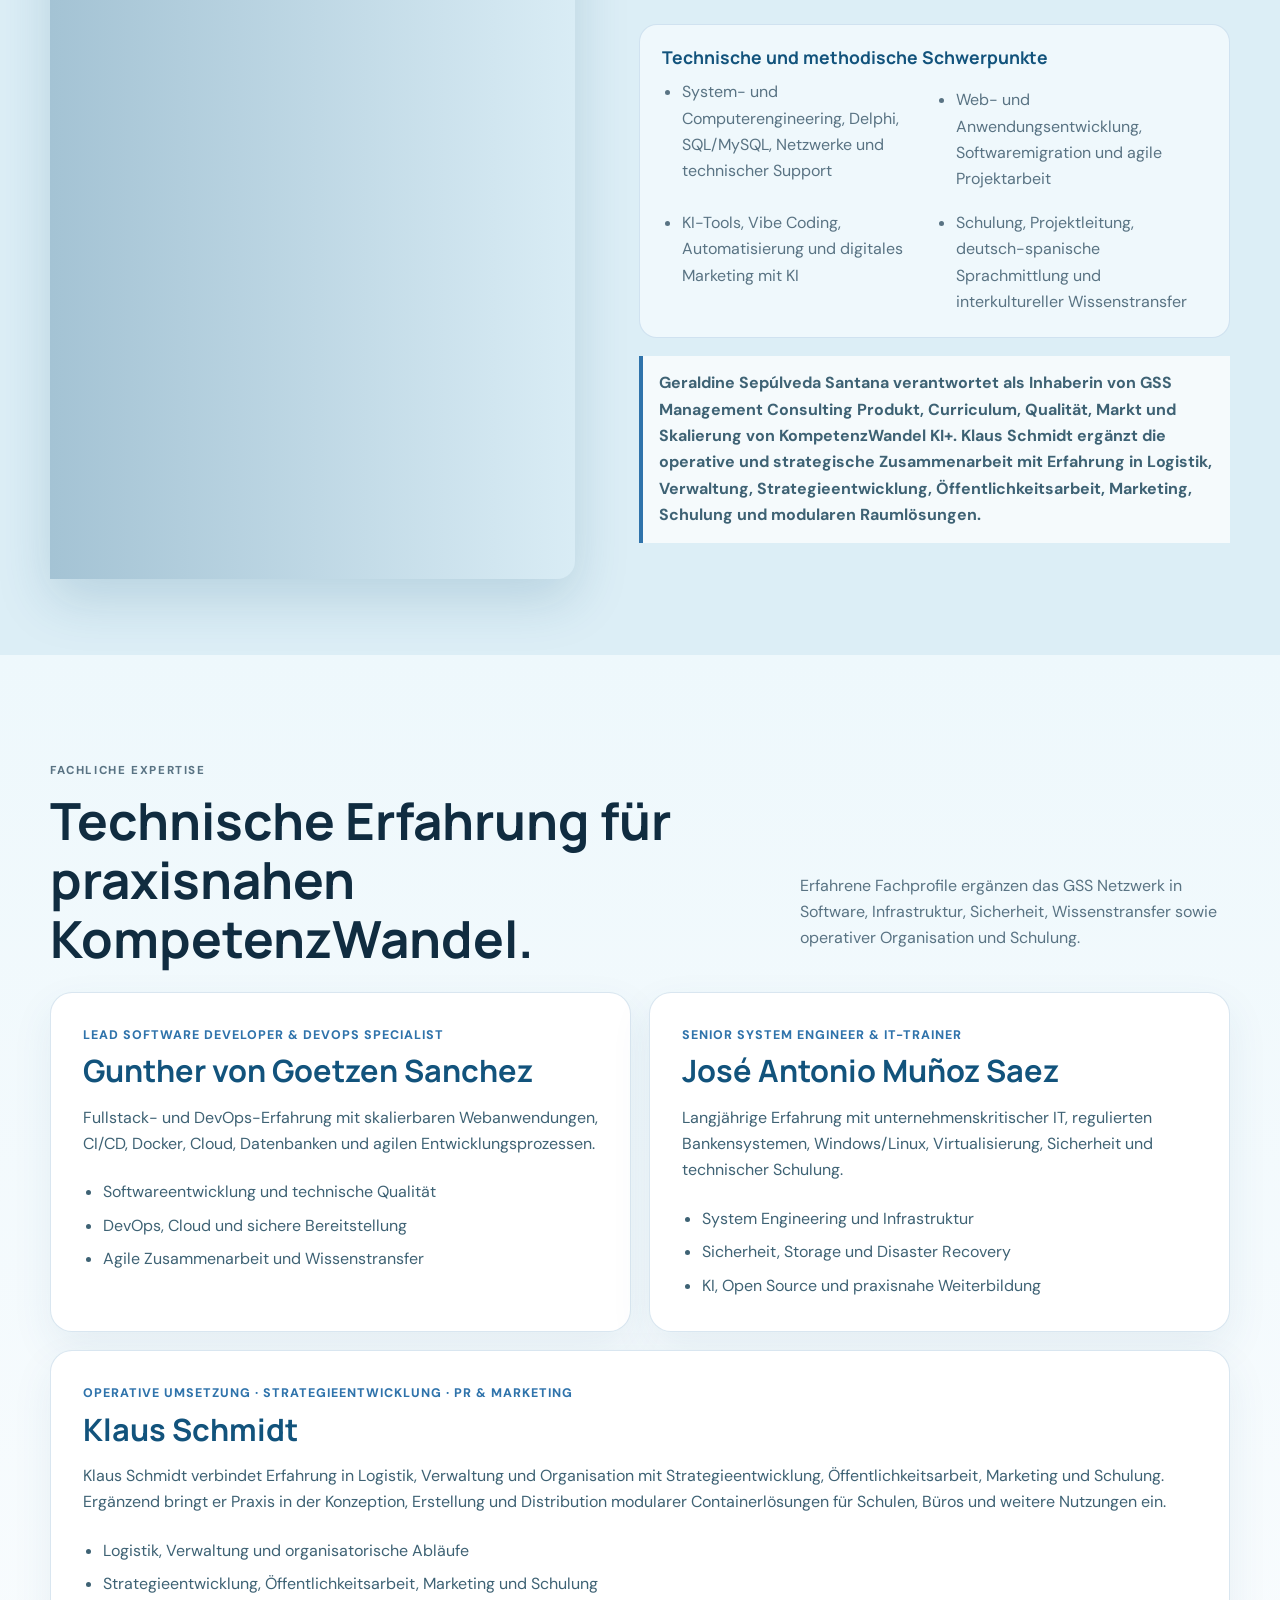
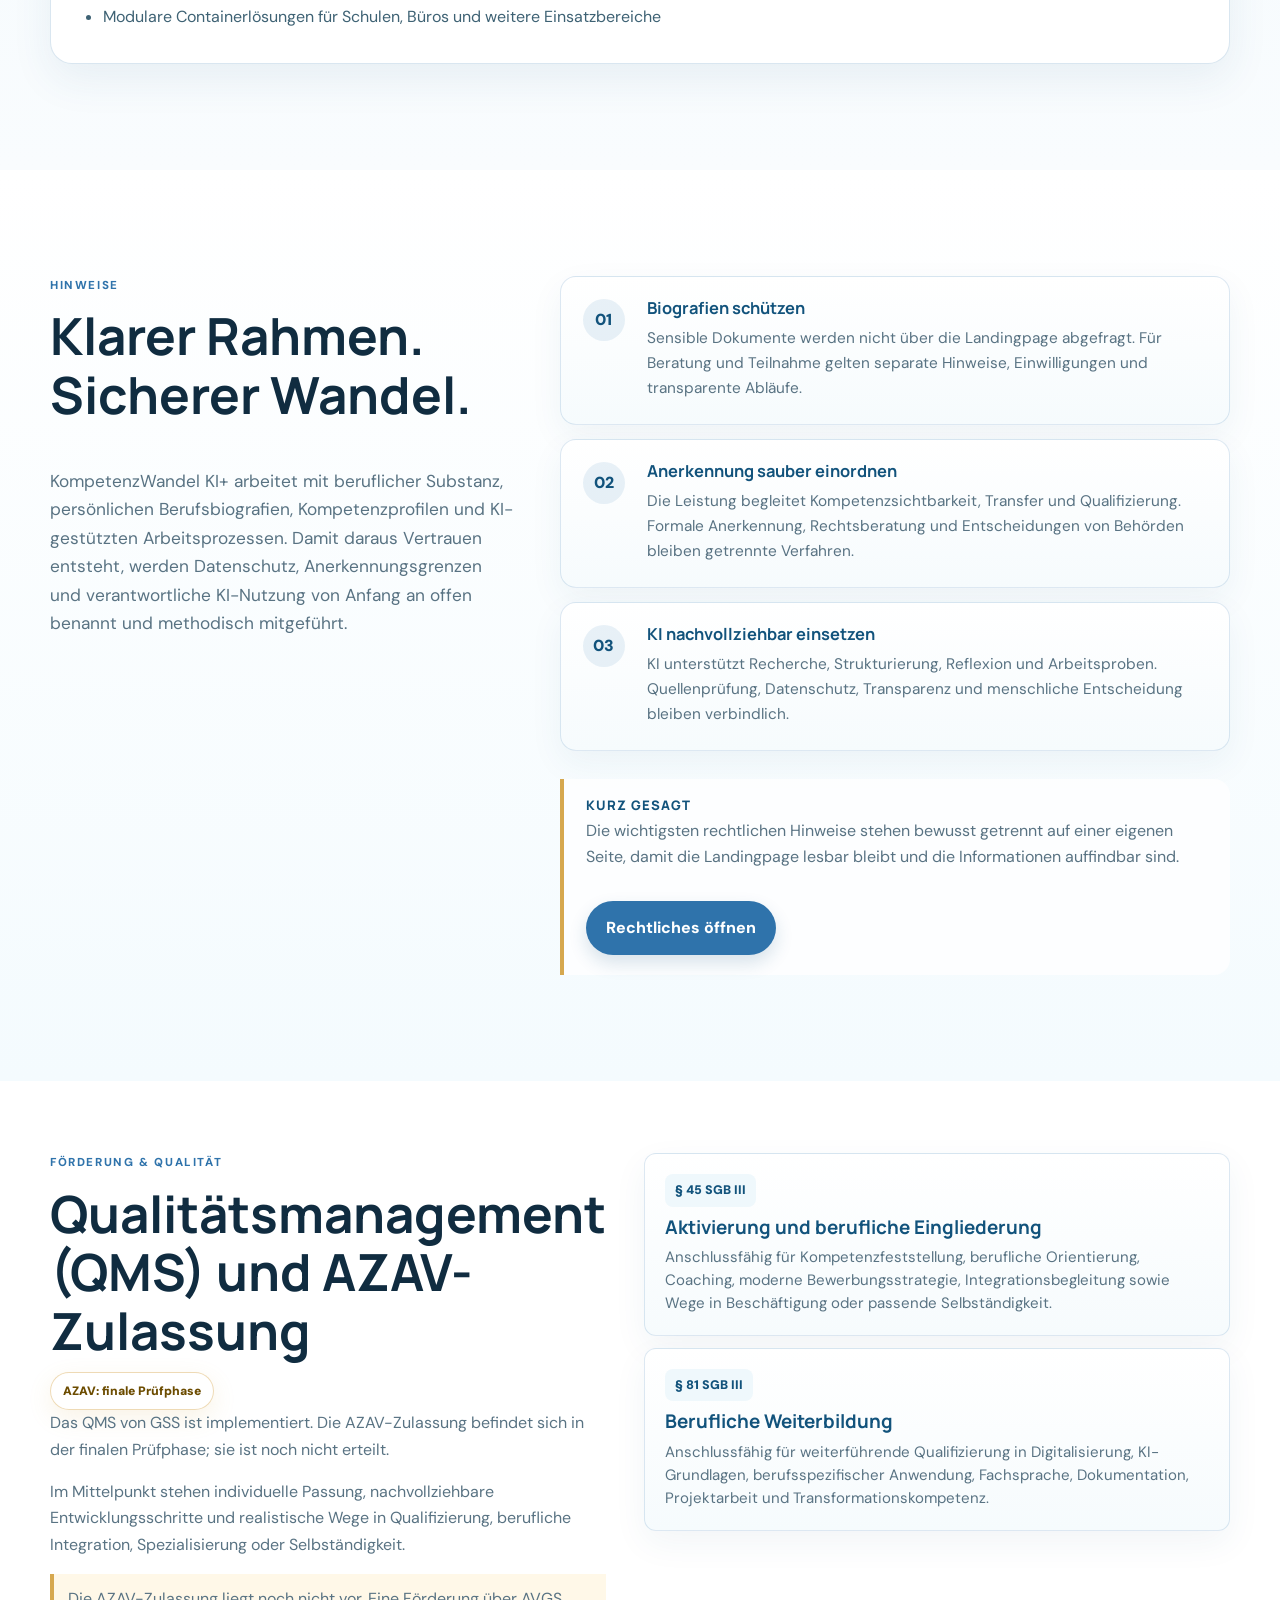
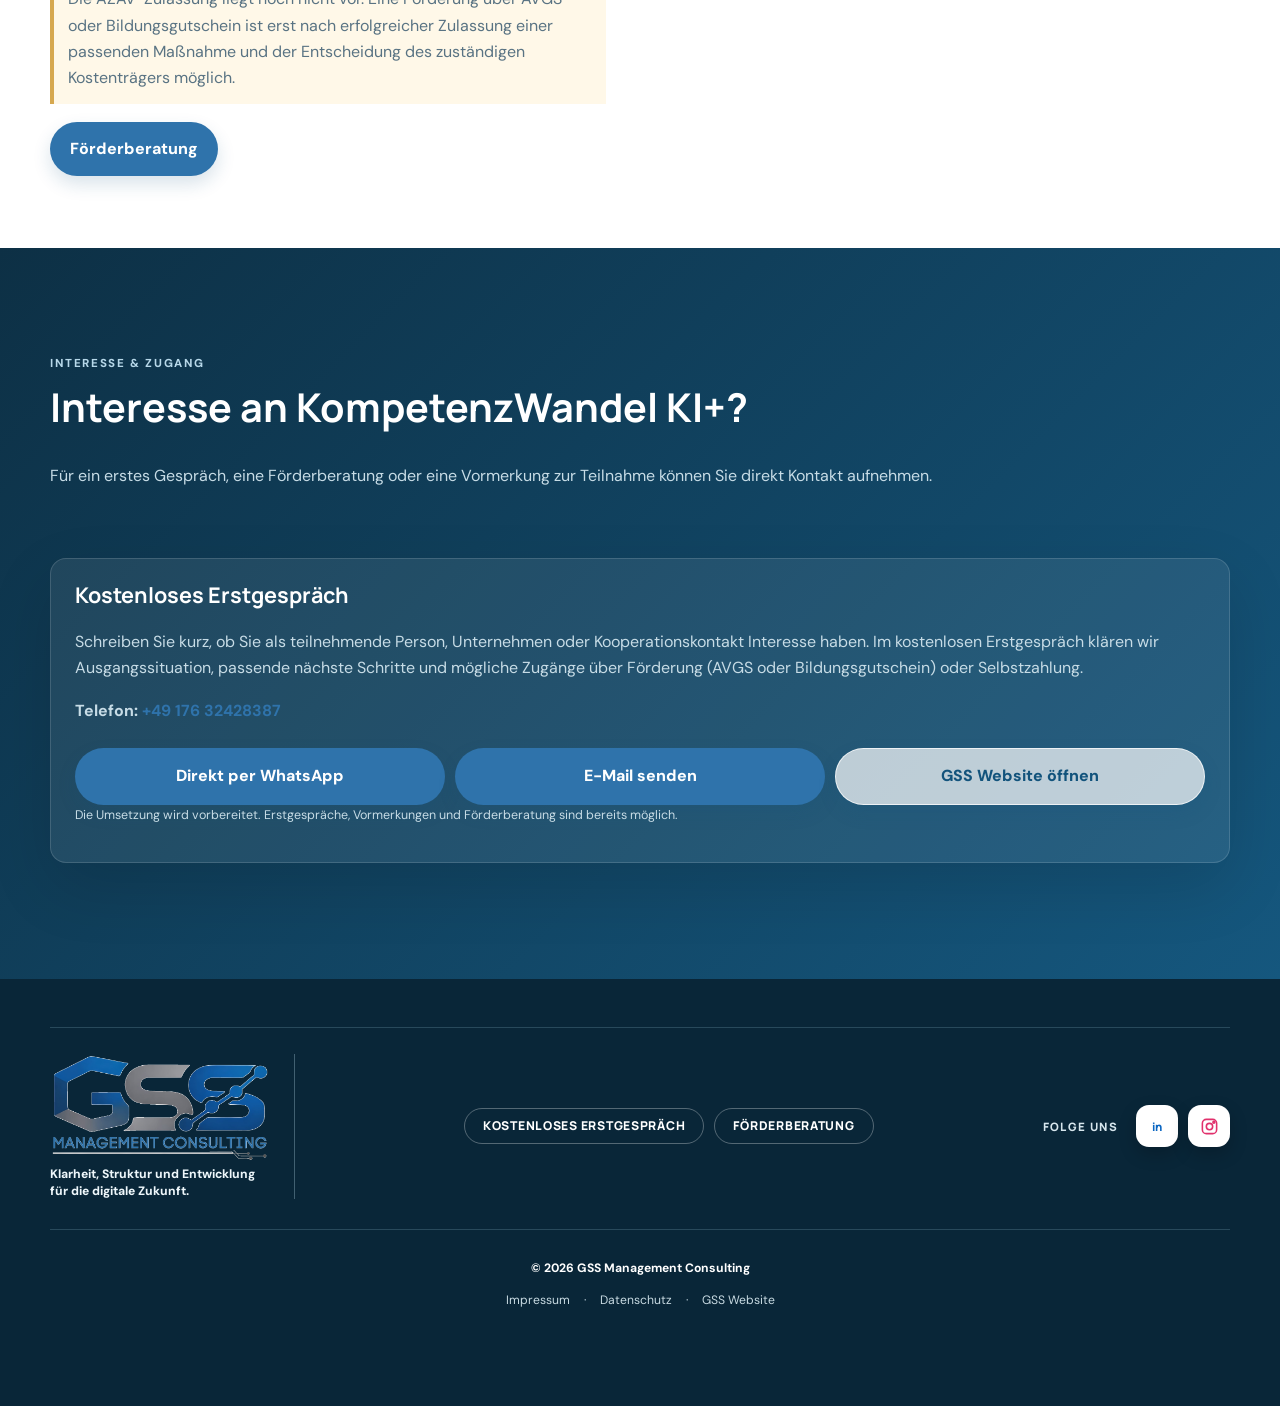
==== commit aaf48a71: "Expand Klaus profile with strategy PR and marketing" ====
--- a/index.html
+++ b/index.html
@@ -432,6 +432,6 @@
     </div>
   </footer>
 
-  <script src="script.js?v=20260921-seo-team"></script>
+  <script src="script.js?v=20260921-klaus-pr"></script>
 </body>
 </html>
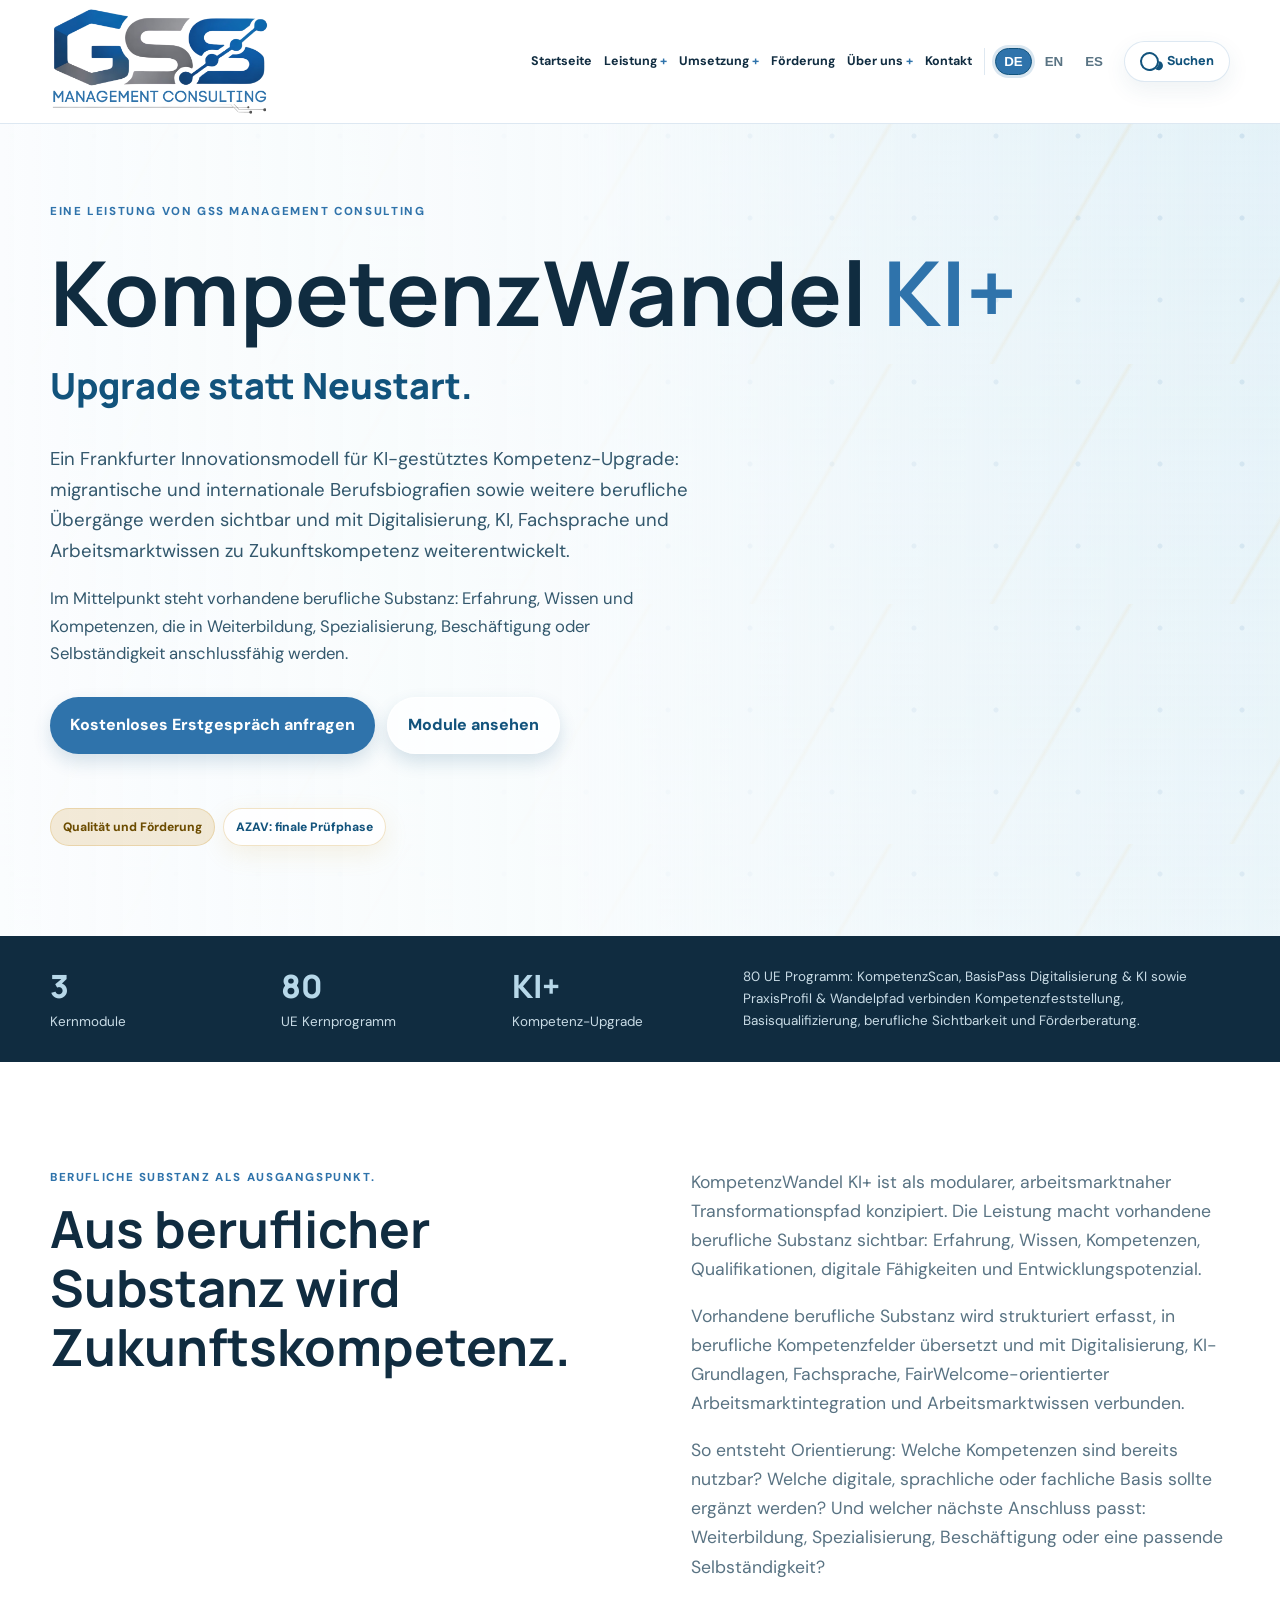
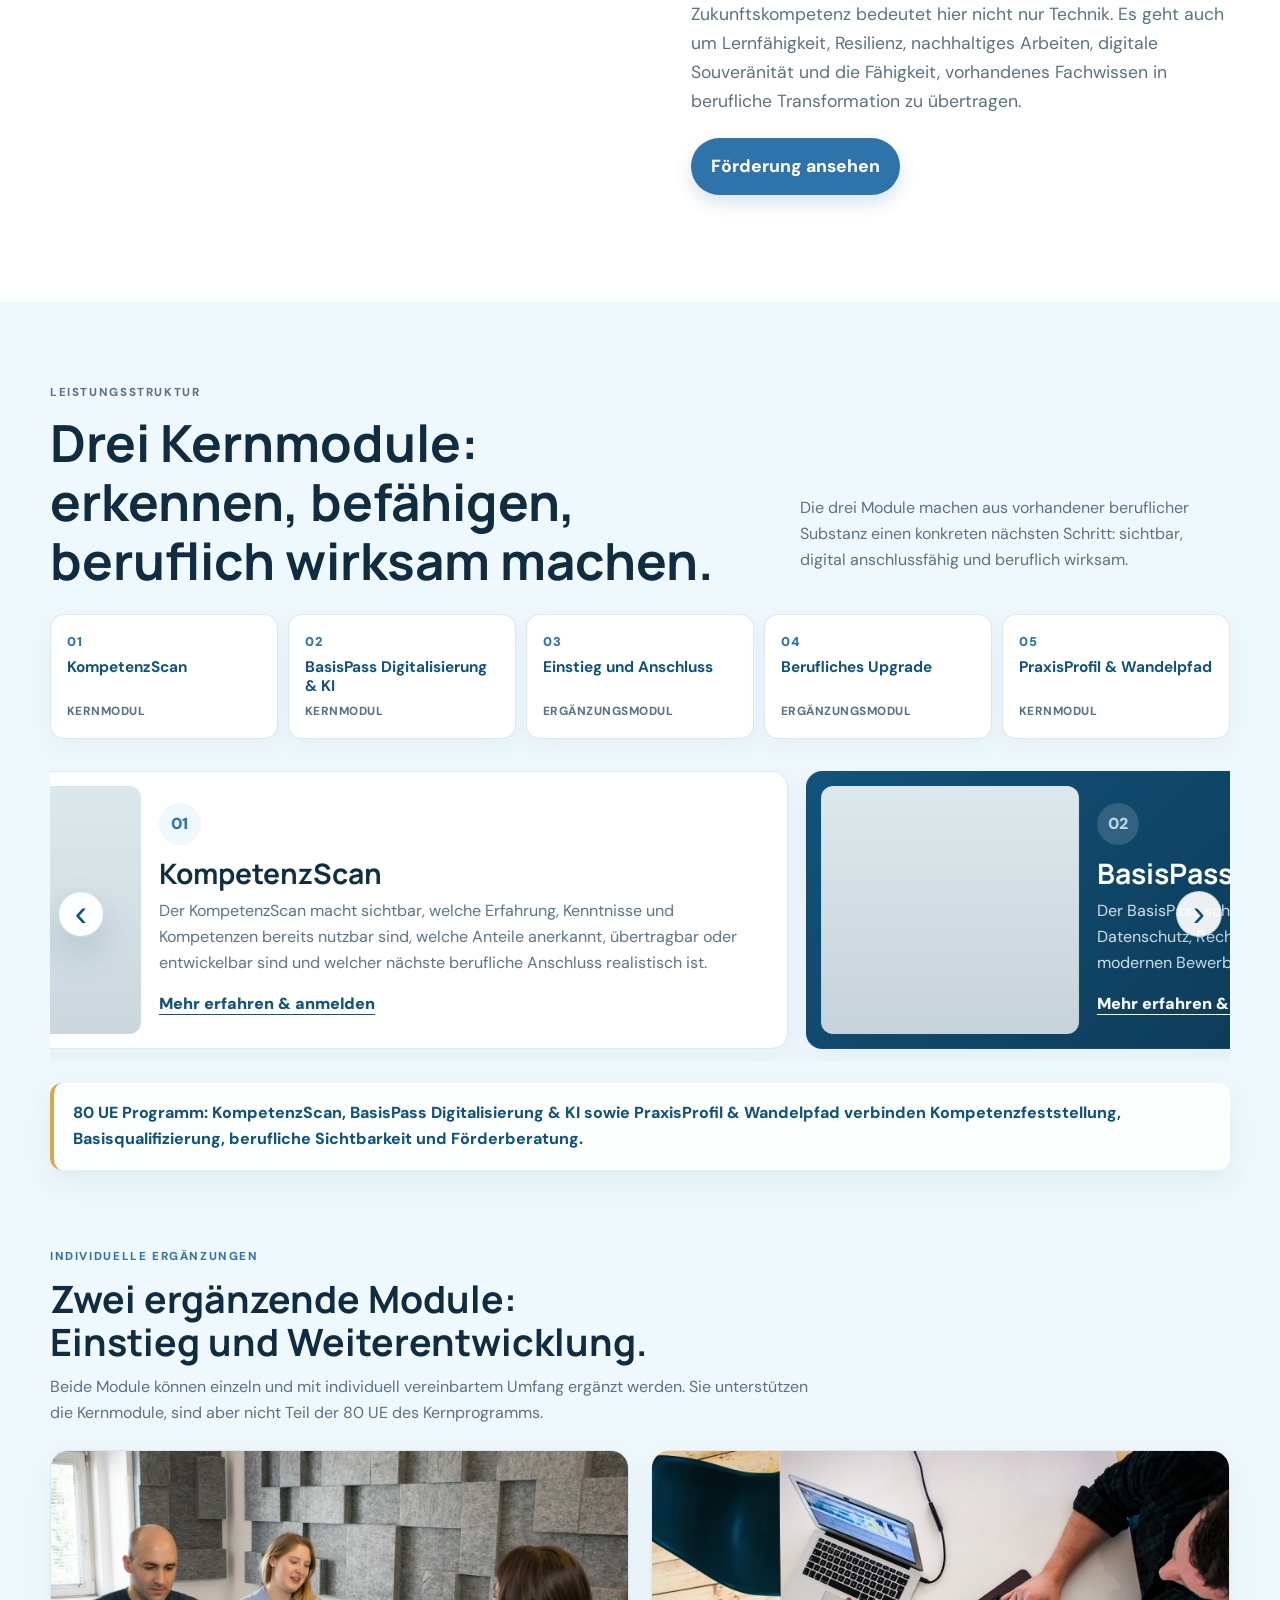
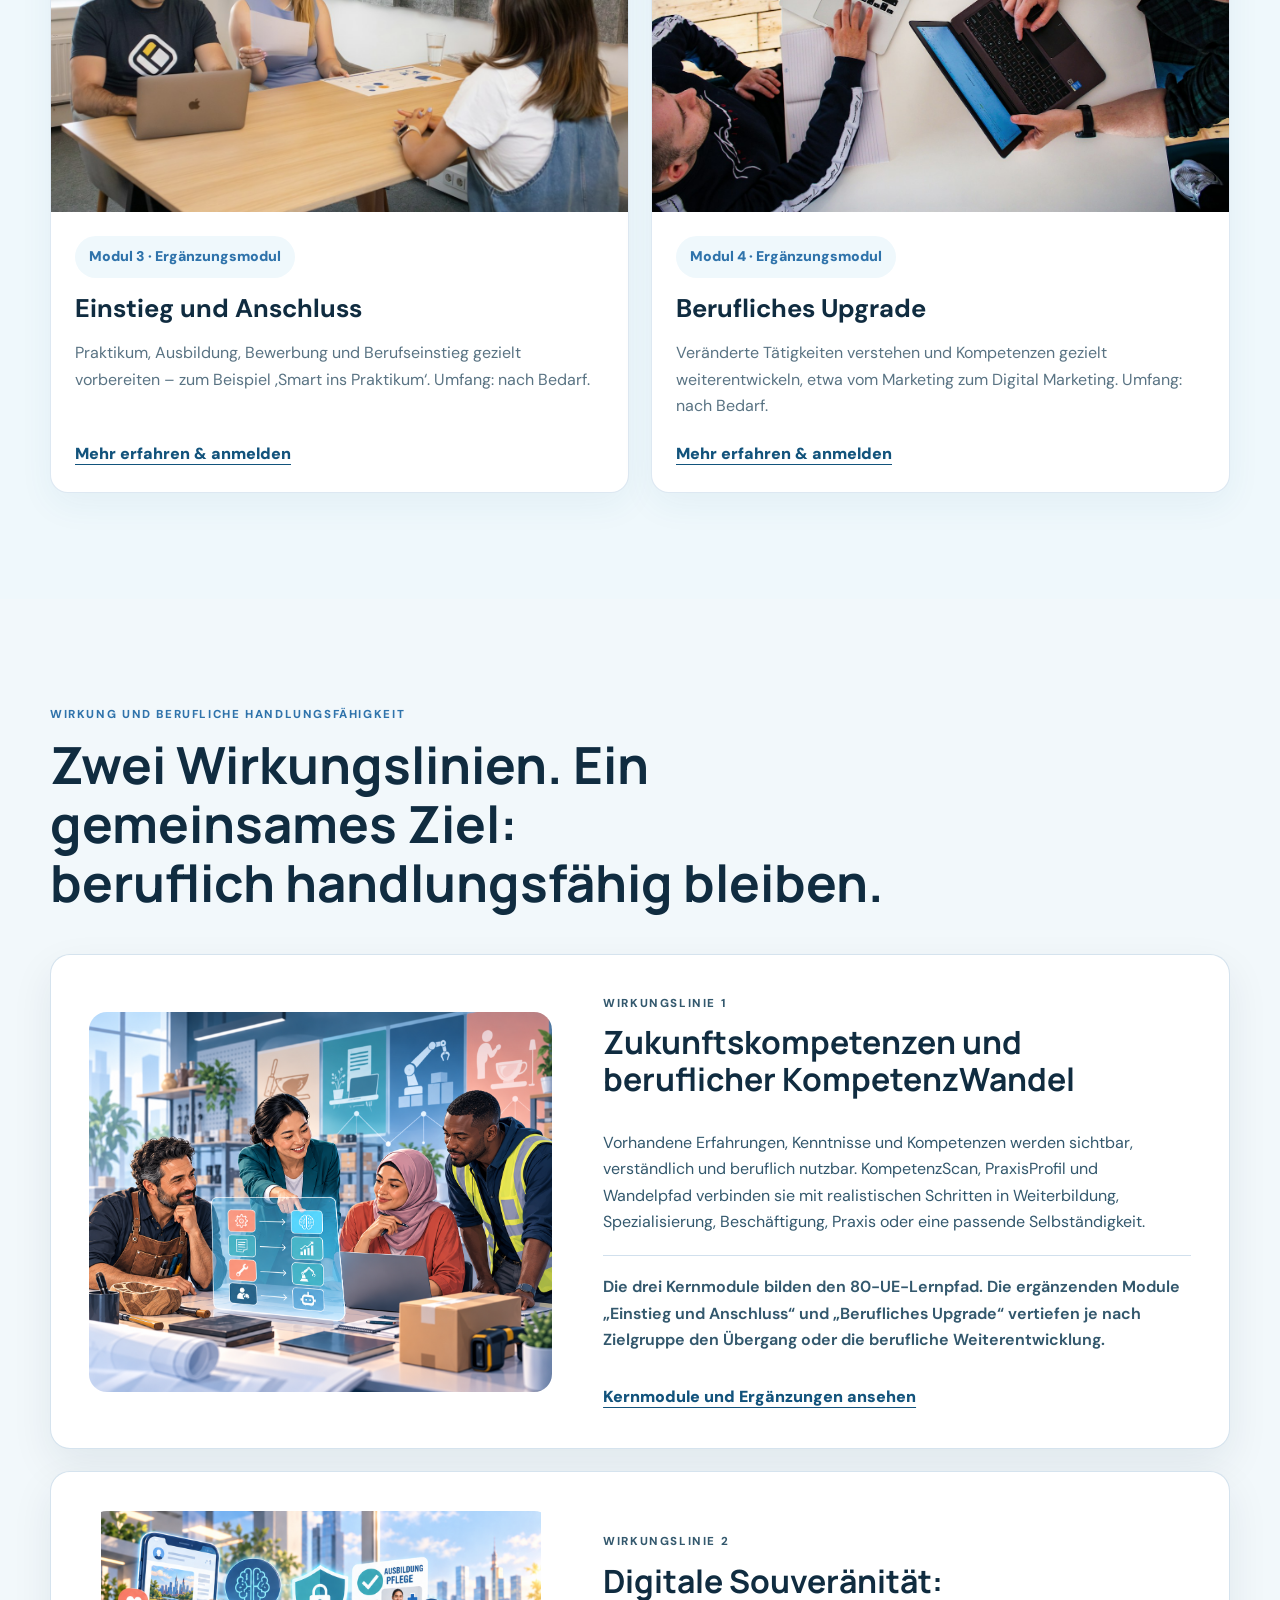
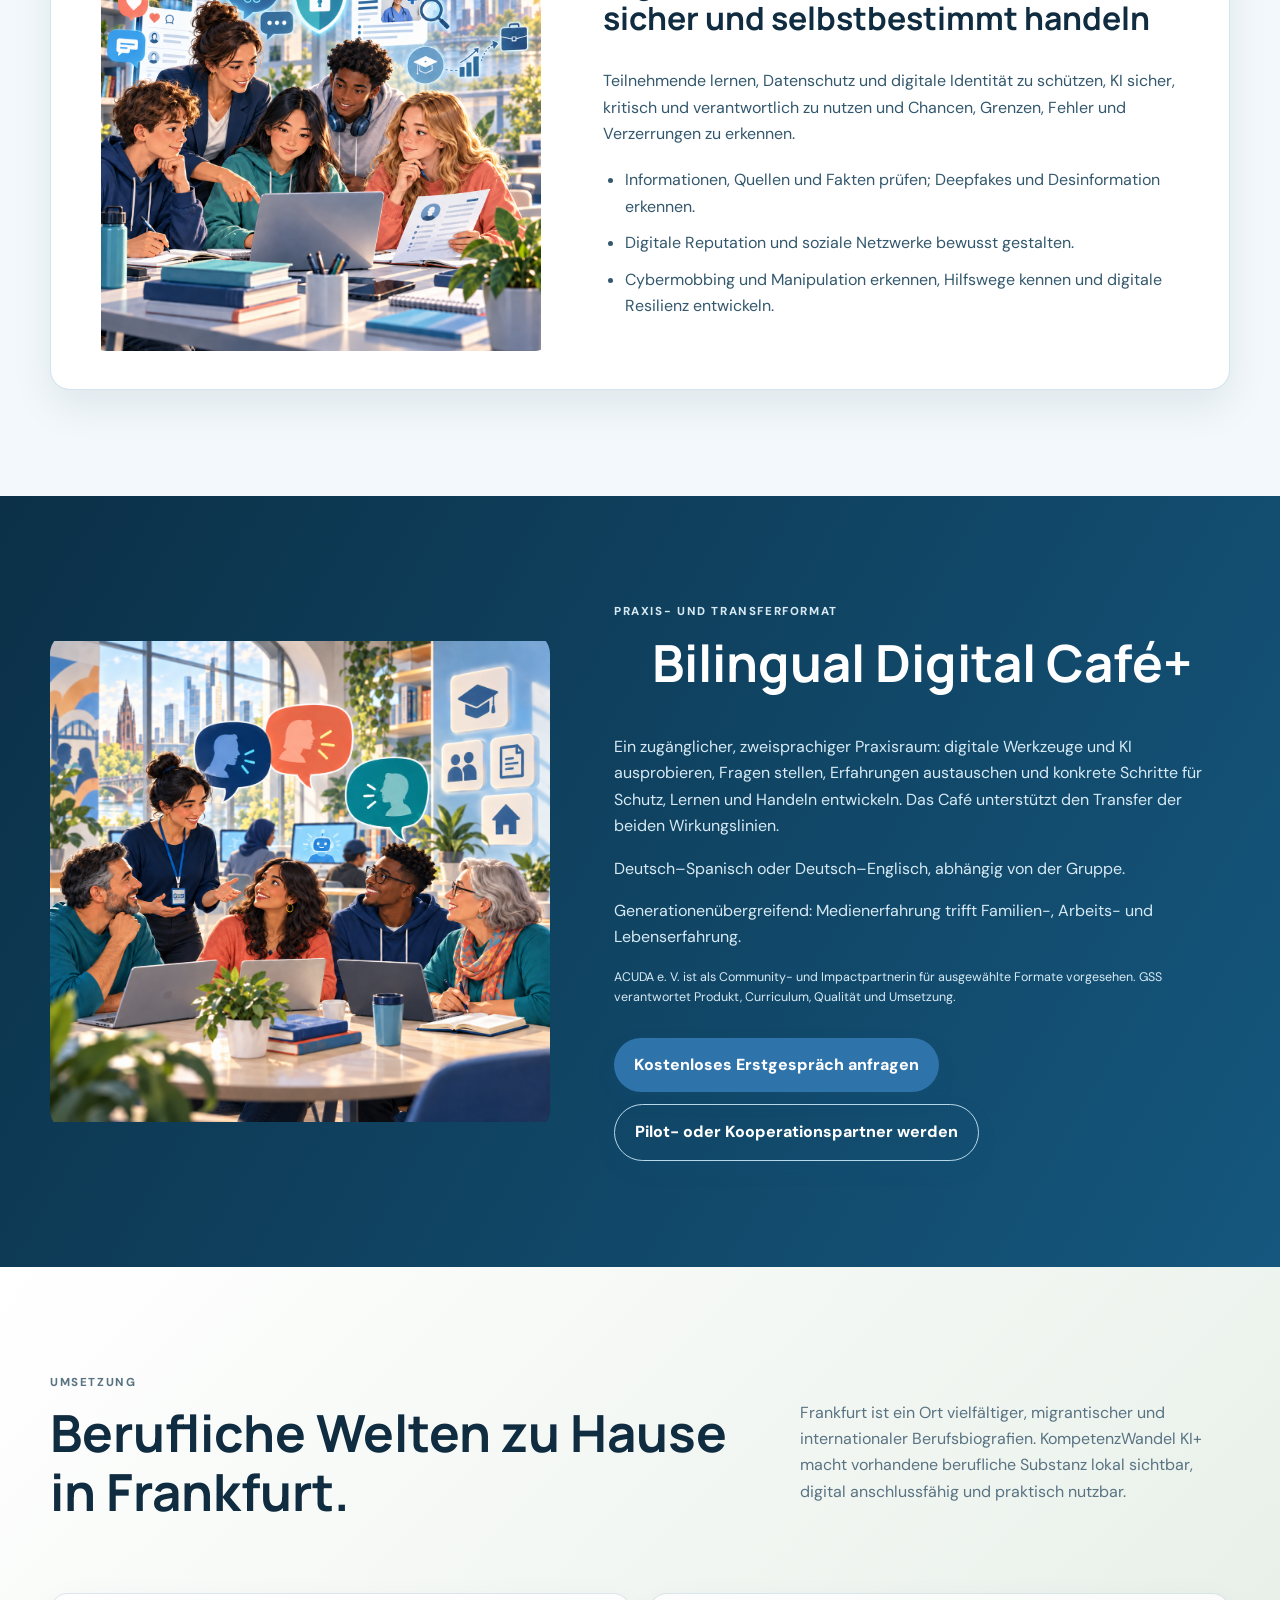
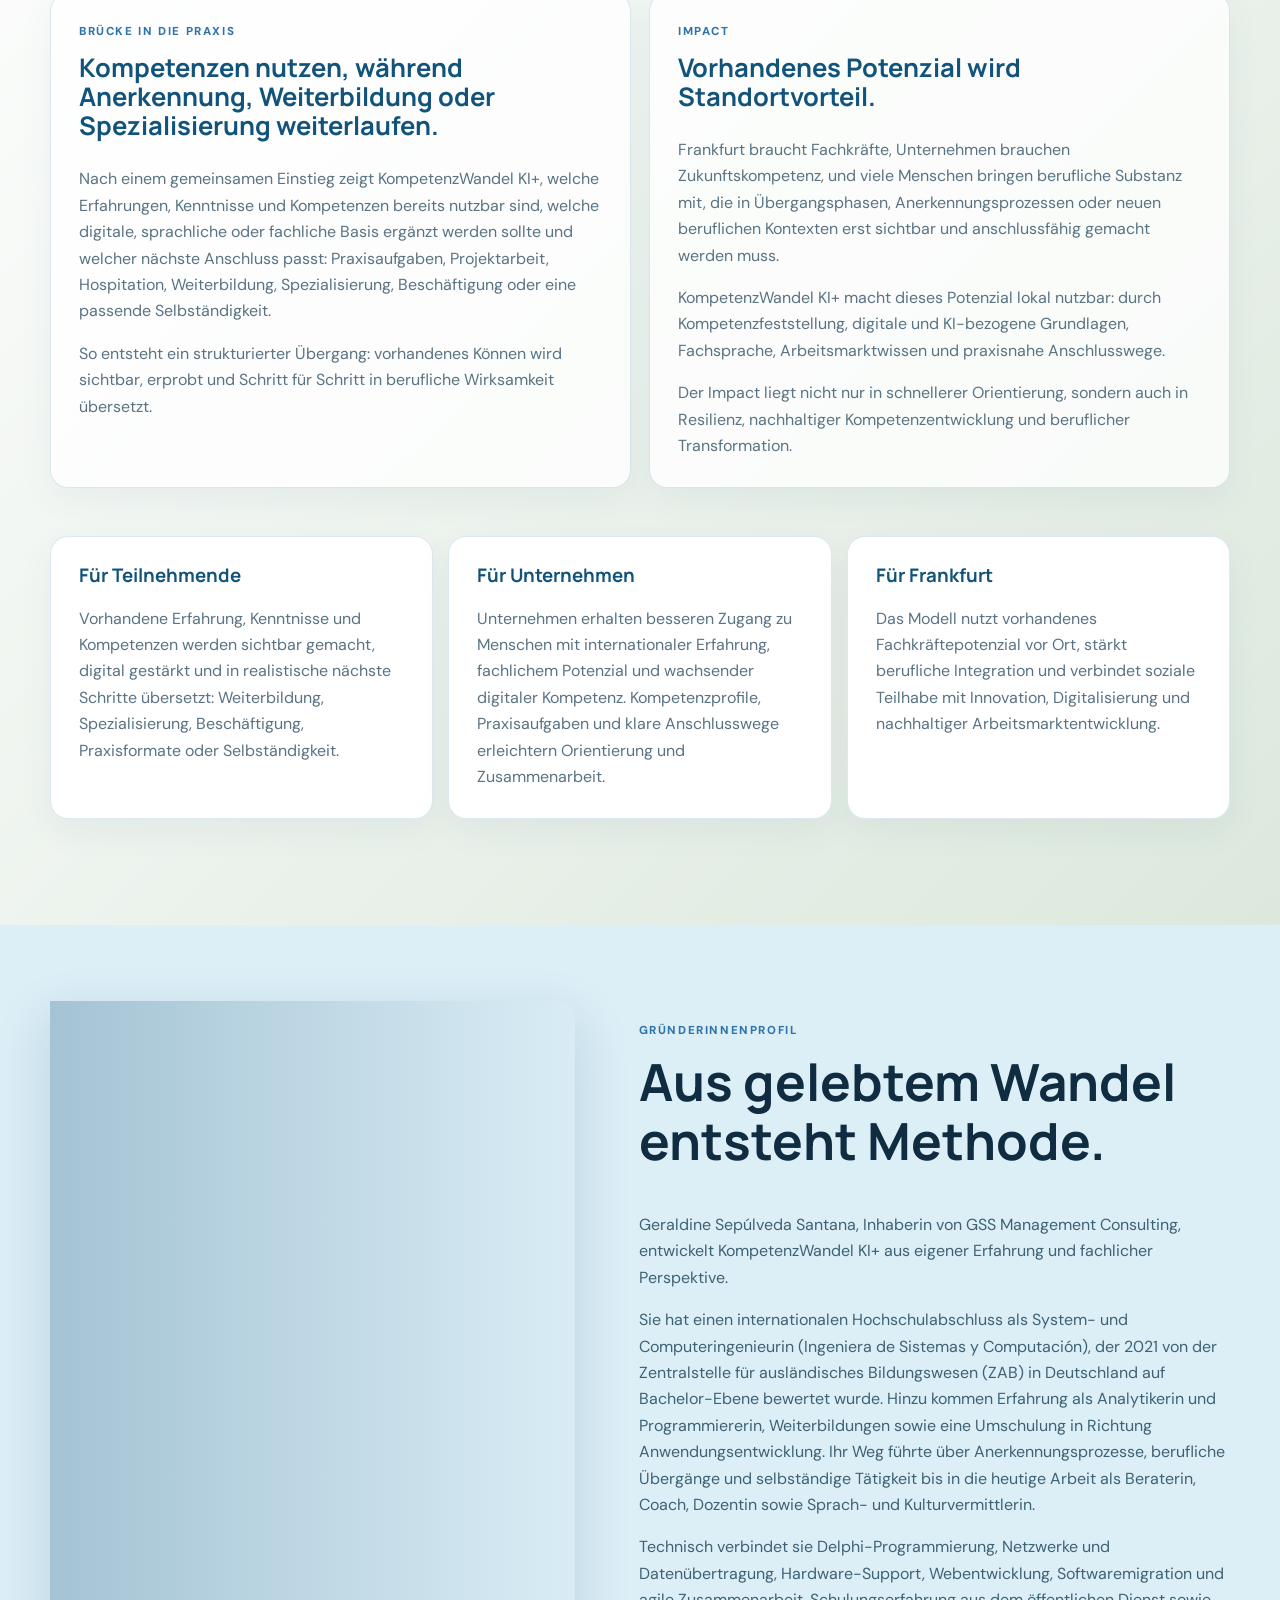
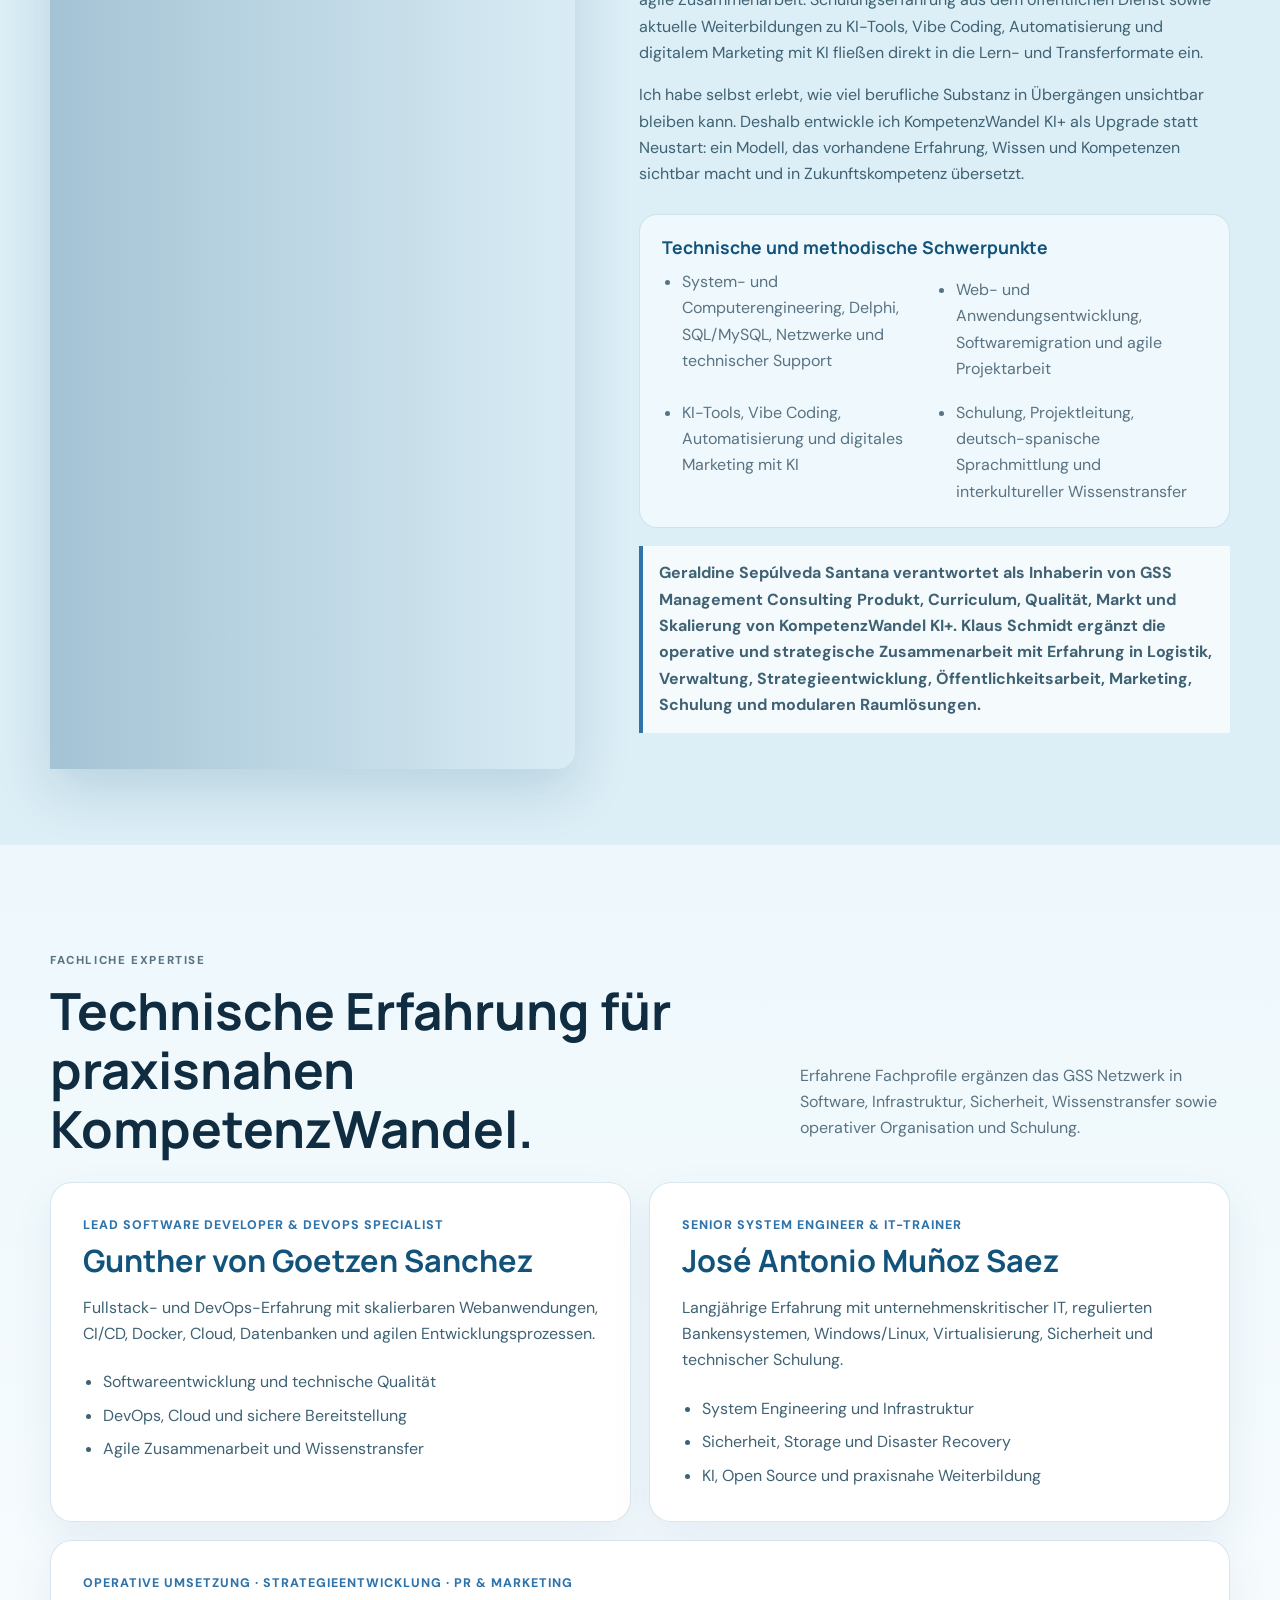
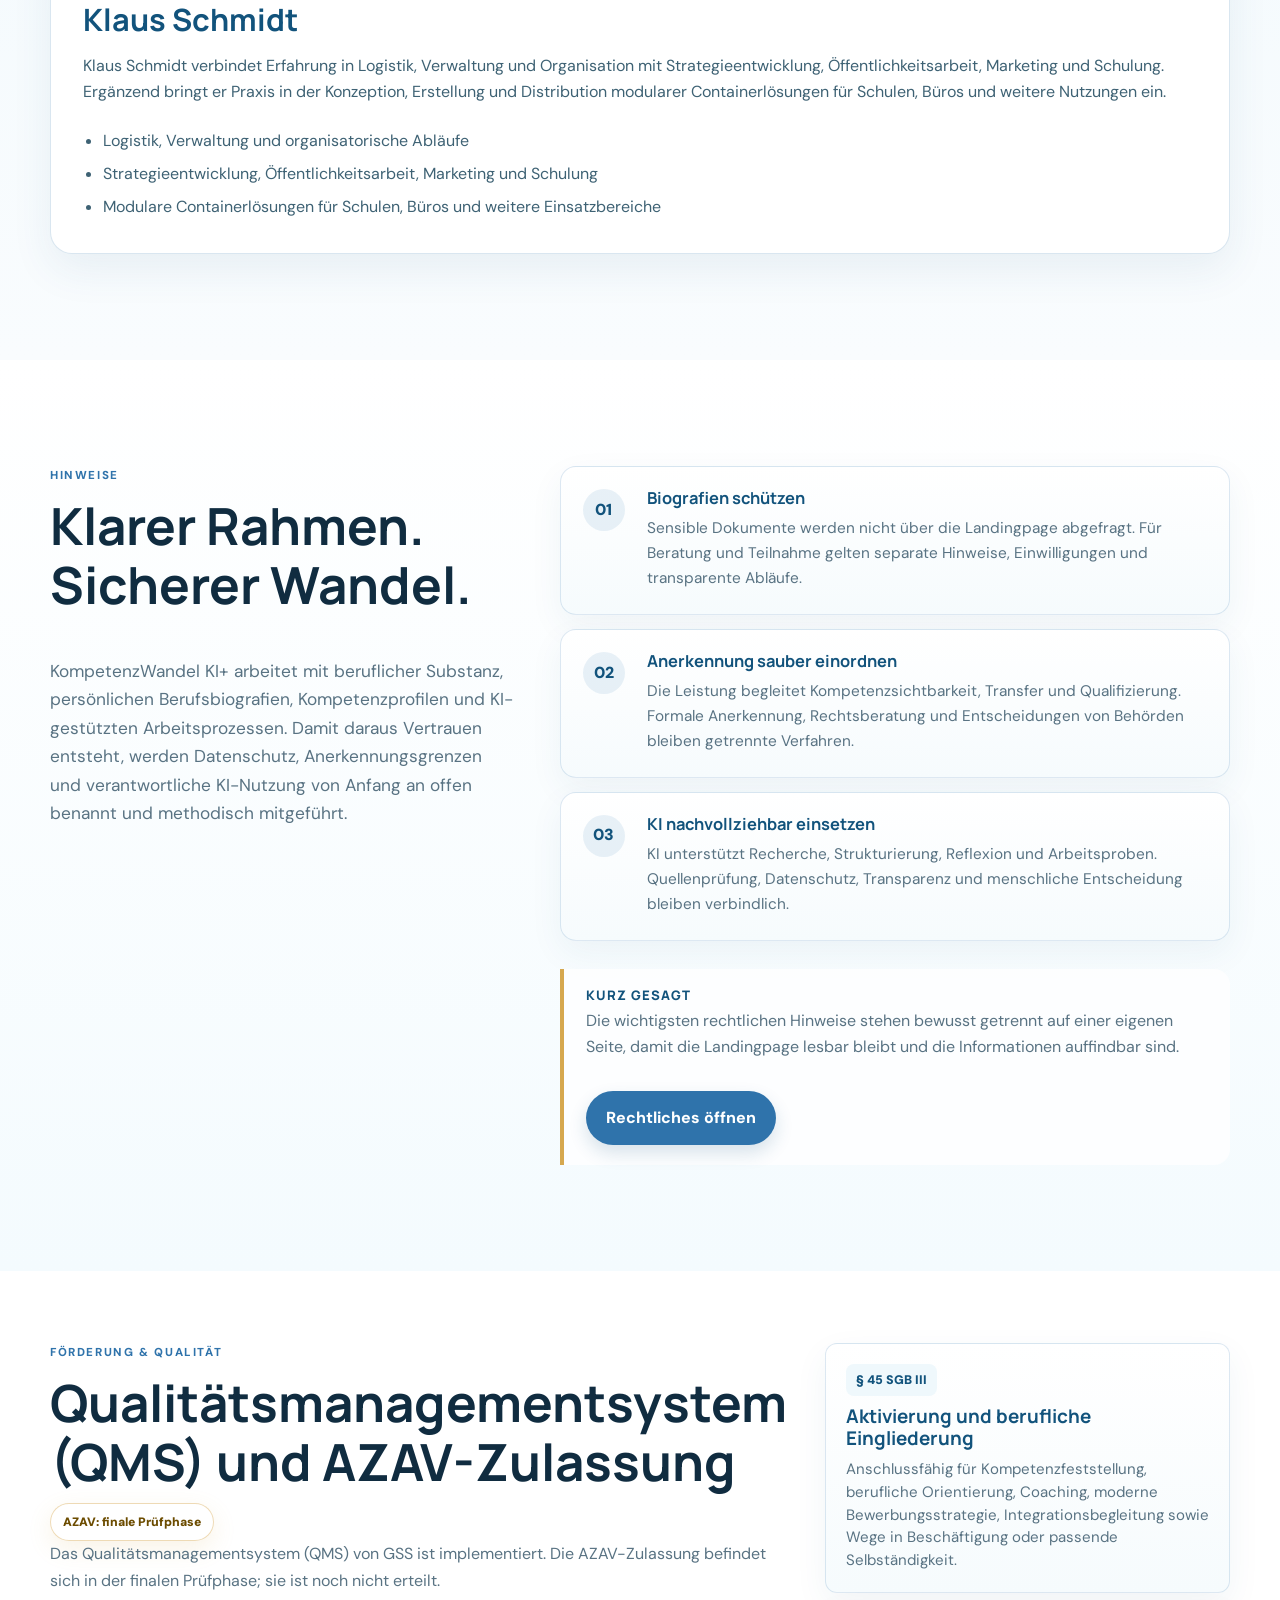
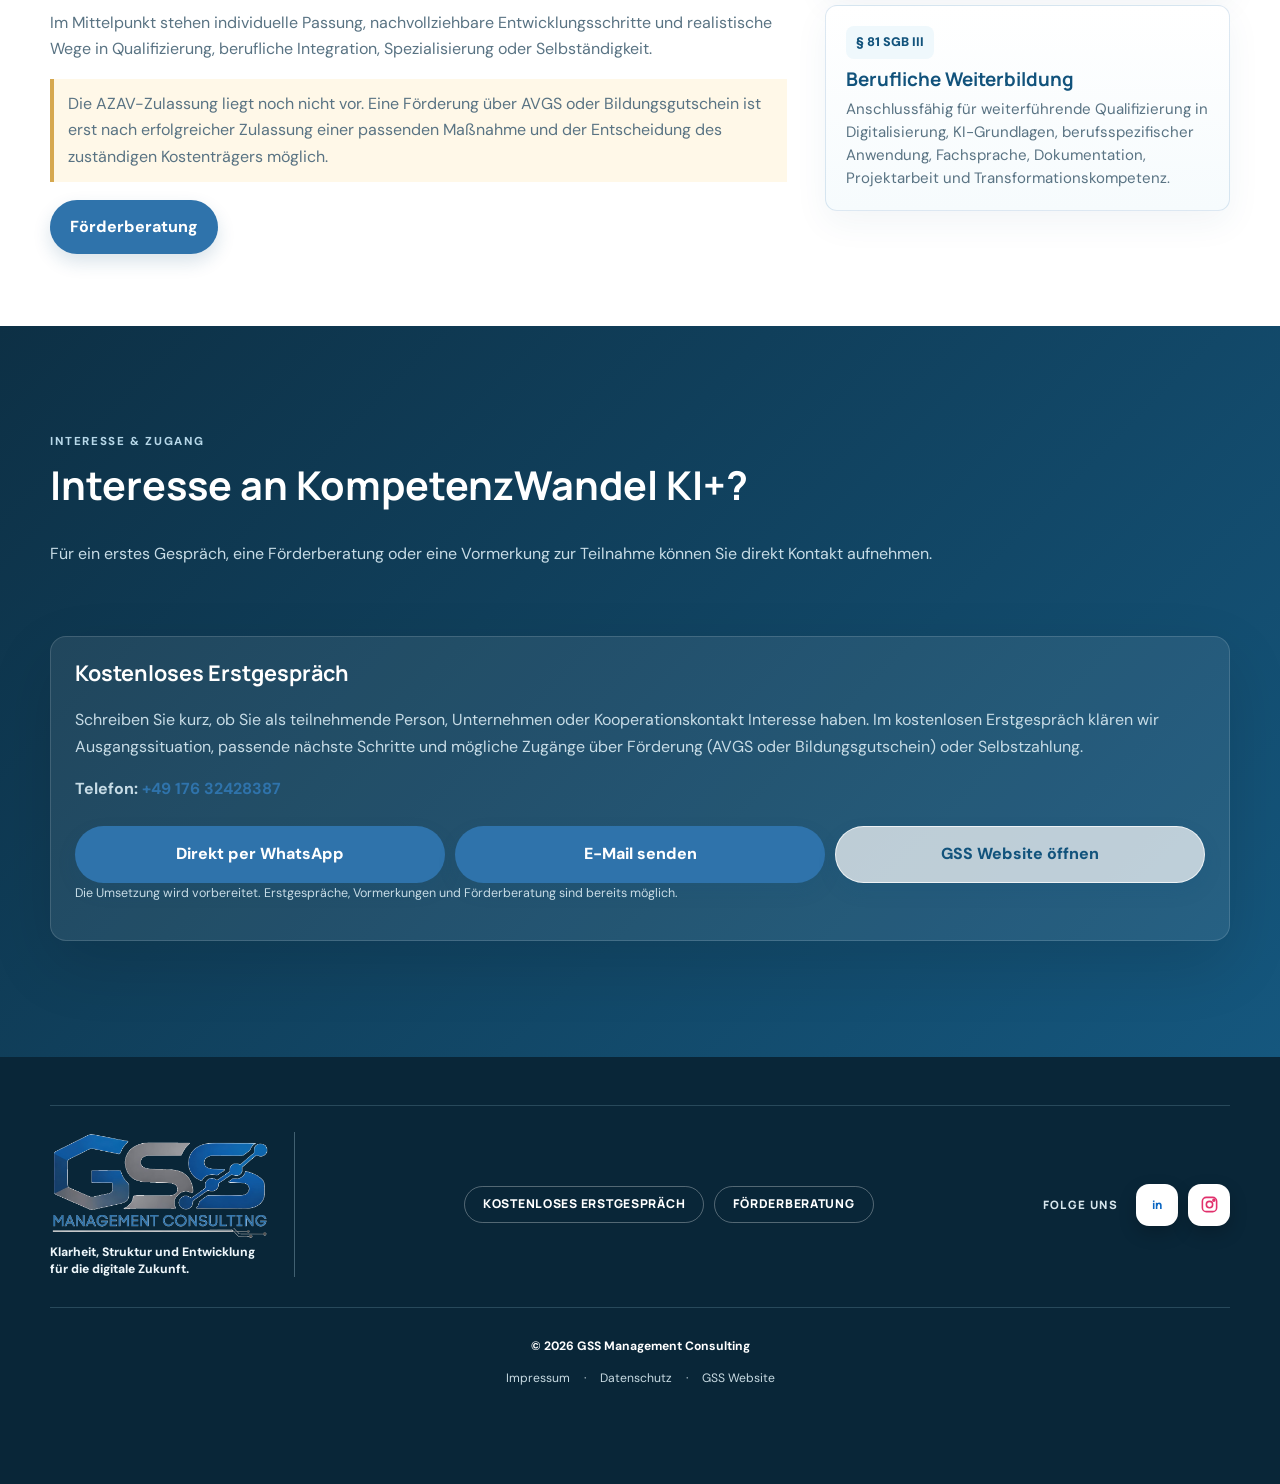
==== commit ccd3c6ee: "Align five-module architecture and youth offer" ====
--- a/index.html
+++ b/index.html
@@ -39,7 +39,7 @@
   <link rel="preconnect" href="https://fonts.googleapis.com">
   <link rel="preconnect" href="https://fonts.gstatic.com" crossorigin>
   <link href="https://fonts.googleapis.com/css2?family=DM+Sans:wght@400;500;600;700&family=Manrope:wght@600;700;800&display=swap" rel="stylesheet">
-  <link rel="stylesheet" href="styles.css?v=20260921-seo-team">
+  <link rel="stylesheet" href="styles.css?v=20260921-offers5">
 </head>
 <body>
   <header class="site-header">
@@ -48,7 +48,7 @@
     </a>
     <nav class="nav" aria-label="Hauptnavigation">
       <a href="index.html" data-i18n="nav.home">Startseite</a>
-      <div class="nav-group"><a href="index.html#angebot" data-i18n="nav.offer">Leistung</a><div class="submenu"><a href="index.html#module" data-i18n="nav.modules">Module</a><a href="index.html#digitale-souveraenitaet" data-i18n="nav.sovereignty">Digitale Souveränität</a><a href="index.html#bilingual-digital-cafe" data-i18n="nav.cafe">Bilingual Digital Café+</a></div></div>
+      <div class="nav-group"><a href="index.html#angebot" data-i18n="nav.offer">Leistung</a><div class="submenu"><a href="index.html#module" data-i18n="nav.modules">Module</a><a href="modul.html?mod=einstieg" data-i18n="nav.youth">Jugend &amp; Übergang Schule–Beruf</a><a href="index.html#digitale-souveraenitaet" data-i18n="nav.sovereignty">Digitale Souveränität</a><a href="index.html#bilingual-digital-cafe" data-i18n="nav.cafe">Bilingual Digital Café+</a></div></div>
       <div class="nav-group"><button class="nav-parent" type="button" data-i18n="nav.implementation">Umsetzung</button><div class="submenu"><a href="index.html#umsetzung" data-i18n="nav.practiceImpact">Praxis & Impact</a></div></div>
       <a href="index.html#qualitaet" data-i18n="nav.quality">Förderung</a>
       <div class="nav-group"><button class="nav-parent" type="button" data-i18n="nav.about">Über uns</button><div class="submenu"><a href="index.html#profil" data-i18n="nav.profile">Profil</a><a href="index.html#hinweise" data-i18n="nav.notice">Hinweise</a></div></div>
@@ -135,6 +135,13 @@
           </div>
           <p data-i18n="modules.text">Die drei Module machen aus vorhandener beruflicher Substanz einen konkreten nächsten Schritt: sichtbar, digital anschlussfähig und beruflich wirksam.</p>
         </div>
+        <div class="module-map" aria-label="Übersicht der fünf Module" data-i18n-aria-label="modules.mapLabel">
+          <a href="modul.html?mod=scan"><span>01</span><strong data-i18n="m1.title">KompetenzScan</strong><small data-i18n="modules.coreLabel">Kernmodul</small></a>
+          <a href="modul.html?mod=basis"><span>02</span><strong data-i18n="m2.title">BasisPass Digitalisierung &amp; KI</strong><small data-i18n="modules.coreLabel">Kernmodul</small></a>
+          <a href="modul.html?mod=einstieg"><span>03</span><strong data-i18n="m3.title">Einstieg und Anschluss</strong><small data-i18n="modules.extensionLabel">Ergänzungsmodul</small></a>
+          <a href="modul.html?mod=upgrade"><span>04</span><strong data-i18n="m4.title">Berufliches Upgrade</strong><small data-i18n="modules.extensionLabel">Ergänzungsmodul</small></a>
+          <a href="modul.html?mod=praxis"><span>05</span><strong data-i18n="m5.title">PraxisProfil &amp; Wandelpfad</strong><small data-i18n="modules.coreLabel">Kernmodul</small></a>
+        </div>
         <div class="module-carousel" aria-label="KompetenzWandel KI+ Module">
           <div class="module-grid" data-carousel-track>
             <article class="module-card">
@@ -158,7 +165,7 @@
             <article class="module-card">
               <div class="module-photo module-photo-praxis" aria-hidden="true"></div>
               <div class="module-body">
-                <span>03</span>
+                <span>05</span>
                 <h3 data-i18n="m5.title">PraxisProfil & Wandelpfad</h3>
                 <p data-i18n="m5.text">Das PraxisProfil übersetzt Scan und BasisPass in einen konkreten Wandelpfad: Kurzprofil, Portfolio oder Arbeitsprobe, Praxisaufgaben und Anschluss in Weiterbildung, Spezialisierung, Beschäftigung oder Gründung. So wird berufliche Transformation praktisch vorbereitet.</p>
                 <a class="module-link" href="modul.html?mod=praxis" data-i18n="modules.more">Mehr erfahren & anmelden</a>
@@ -217,6 +224,8 @@
                 <p class="eyebrow" data-i18n="lines.oneLabel">Wirkungslinie 1</p>
                 <h3 data-i18n="lines.oneTitle">Zukunftskompetenzen und beruflicher KompetenzWandel</h3>
                 <p data-i18n="lines.oneText">Vorhandene Erfahrungen, Kenntnisse und Kompetenzen werden sichtbar, verständlich und beruflich nutzbar. KompetenzScan, PraxisProfil und Wandelpfad verbinden sie mit realistischen Schritten in Weiterbildung, Spezialisierung, Beschäftigung, Praxis oder eine passende Selbständigkeit.</p>
+                <p class="impact-line-note" data-i18n="lines.oneStructure">Die drei Kernmodule bilden den 80-UE-Lernpfad. Die ergänzenden Module „Einstieg und Anschluss“ und „Berufliches Upgrade“ vertiefen je nach Zielgruppe den Übergang oder die berufliche Weiterentwicklung.</p>
+                <a class="module-link" href="#module" data-i18n="lines.oneModulesLink">Kernmodule und Ergänzungen ansehen</a>
               </div>
             </div>
           </article>
@@ -358,10 +367,10 @@
         <div>
           <p class="eyebrow" data-i18n="azav.eyebrow">Förderung & Qualität</p>
           <div class="azav-title-row">
-            <h2 data-i18n="azav.title">Qualitätsmanagement (QMS) und AZAV-Zulassung</h2>
+            <h2 data-i18n="azav.title">Qualitätsmanagementsystem (QMS) und AZAV-Zulassung</h2>
             <span class="final-phase-badge" data-i18n="status.finalPhase">AZAV: finale Prüfphase</span>
           </div>
-          <p data-i18n="azav.text">Das QMS von GSS ist implementiert. Die AZAV-Zulassung befindet sich in der finalen Prüfphase; sie ist noch nicht erteilt.</p>
+          <p data-i18n="azav.text">Das Qualitätsmanagementsystem (QMS) von GSS ist implementiert. Die AZAV-Zulassung befindet sich in der finalen Prüfphase; sie ist noch nicht erteilt.</p>
           <p data-i18n="azav.text2">Im Mittelpunkt stehen individuelle Passung, nachvollziehbare Entwicklungsschritte und realistische Wege in Qualifizierung, berufliche Integration, Spezialisierung oder Selbständigkeit.</p>
           <p class="fineprint" data-i18n="azav.note">Die AZAV-Zulassung liegt noch nicht vor. Eine Förderung über AVGS oder Bildungsgutschein ist erst nach erfolgreicher Zulassung einer passenden Maßnahme und der Entscheidung des zuständigen Kostenträgers möglich.</p>
           <div class="actions azav-actions">
@@ -432,6 +441,6 @@
     </div>
   </footer>
 
-  <script src="script.js?v=20260921-klaus-pr"></script>
+  <script src="script.js?v=20260921-offers"></script>
 </body>
 </html>
--- a/styles.css
+++ b/styles.css
@@ -571,6 +571,7 @@
   max-width: 690px;
   margin-bottom: 0;
 }
+html,body{max-width:100%;overflow-x:hidden}
 .title-continuation {
   display: block;
 }
@@ -1926,6 +1927,7 @@
 .impact-line p,.impact-line li{color:#33586d}
 .sovereignty-topics{padding-left:1.35em}
 .sovereignty-topics li{margin-bottom:10px}
+.impact-line-note{margin-top:20px;padding-top:18px;border-top:1px solid rgba(47,115,171,.22);font-weight:650}
 #digitale-souveraenitaet,#bilingual-digital-cafe{scroll-margin-top:110px}
 .impact-illustration{display:block;width:100%;height:auto;aspect-ratio:auto;object-fit:contain;border-radius:18px;margin-bottom:1.2rem}
 .digital-cafe{background:linear-gradient(120deg,#0b3047,#15577e);color:#fff}
@@ -1972,6 +1974,15 @@
 .profile-skill-list { display: grid; grid-template-columns: repeat(2, minmax(0, 1fr)); gap: 9px 24px; margin: 0; padding-left: 20px; color: var(--muted); }
 @media (max-width: 700px) { .expert-profile-grid, .profile-skill-list { grid-template-columns: 1fr; } .expert-profile { padding: 24px; border-radius: 16px; } .expert-profile-klaus { grid-column: auto; } }
 
+/* The five-module map mirrors the pitch without repeating the detailed copy. */
+.module-map{display:grid;grid-template-columns:repeat(5,minmax(0,1fr));gap:10px;margin:0 0 28px}
+.module-map a{display:flex;min-width:0;min-height:120px;flex-direction:column;gap:6px;padding:16px;border:1px solid var(--line);border-radius:14px;background:#fff;color:var(--deep);text-decoration:none;box-shadow:0 8px 24px rgba(40,101,132,.05)}
+.module-map a:hover,.module-map a:focus-visible{border-color:var(--blue);transform:translateY(-2px)}
+.module-map span{color:var(--blue);font-size:.8rem;font-weight:900;letter-spacing:.08em}
+.module-map strong{font-size:.96rem;line-height:1.25}
+.module-map small{margin-top:auto;color:var(--muted);font-size:.74rem;font-weight:800;text-transform:uppercase;letter-spacing:.04em}
+@media(max-width:900px){.modules{overflow-x:hidden}.module-carousel{max-width:100%;contain:inline-size}.module-map{grid-template-columns:repeat(2,minmax(0,1fr))}.module-map a{min-height:105px;padding:14px}.module-map a:last-child{grid-column:1/-1}}
+
 /* The carousel advances only on request, keeping each module readable. */
 .module-extensions{margin-top:clamp(3rem,6vw,5rem)}
 .module-extensions-head{max-width:760px;margin-bottom:24px}
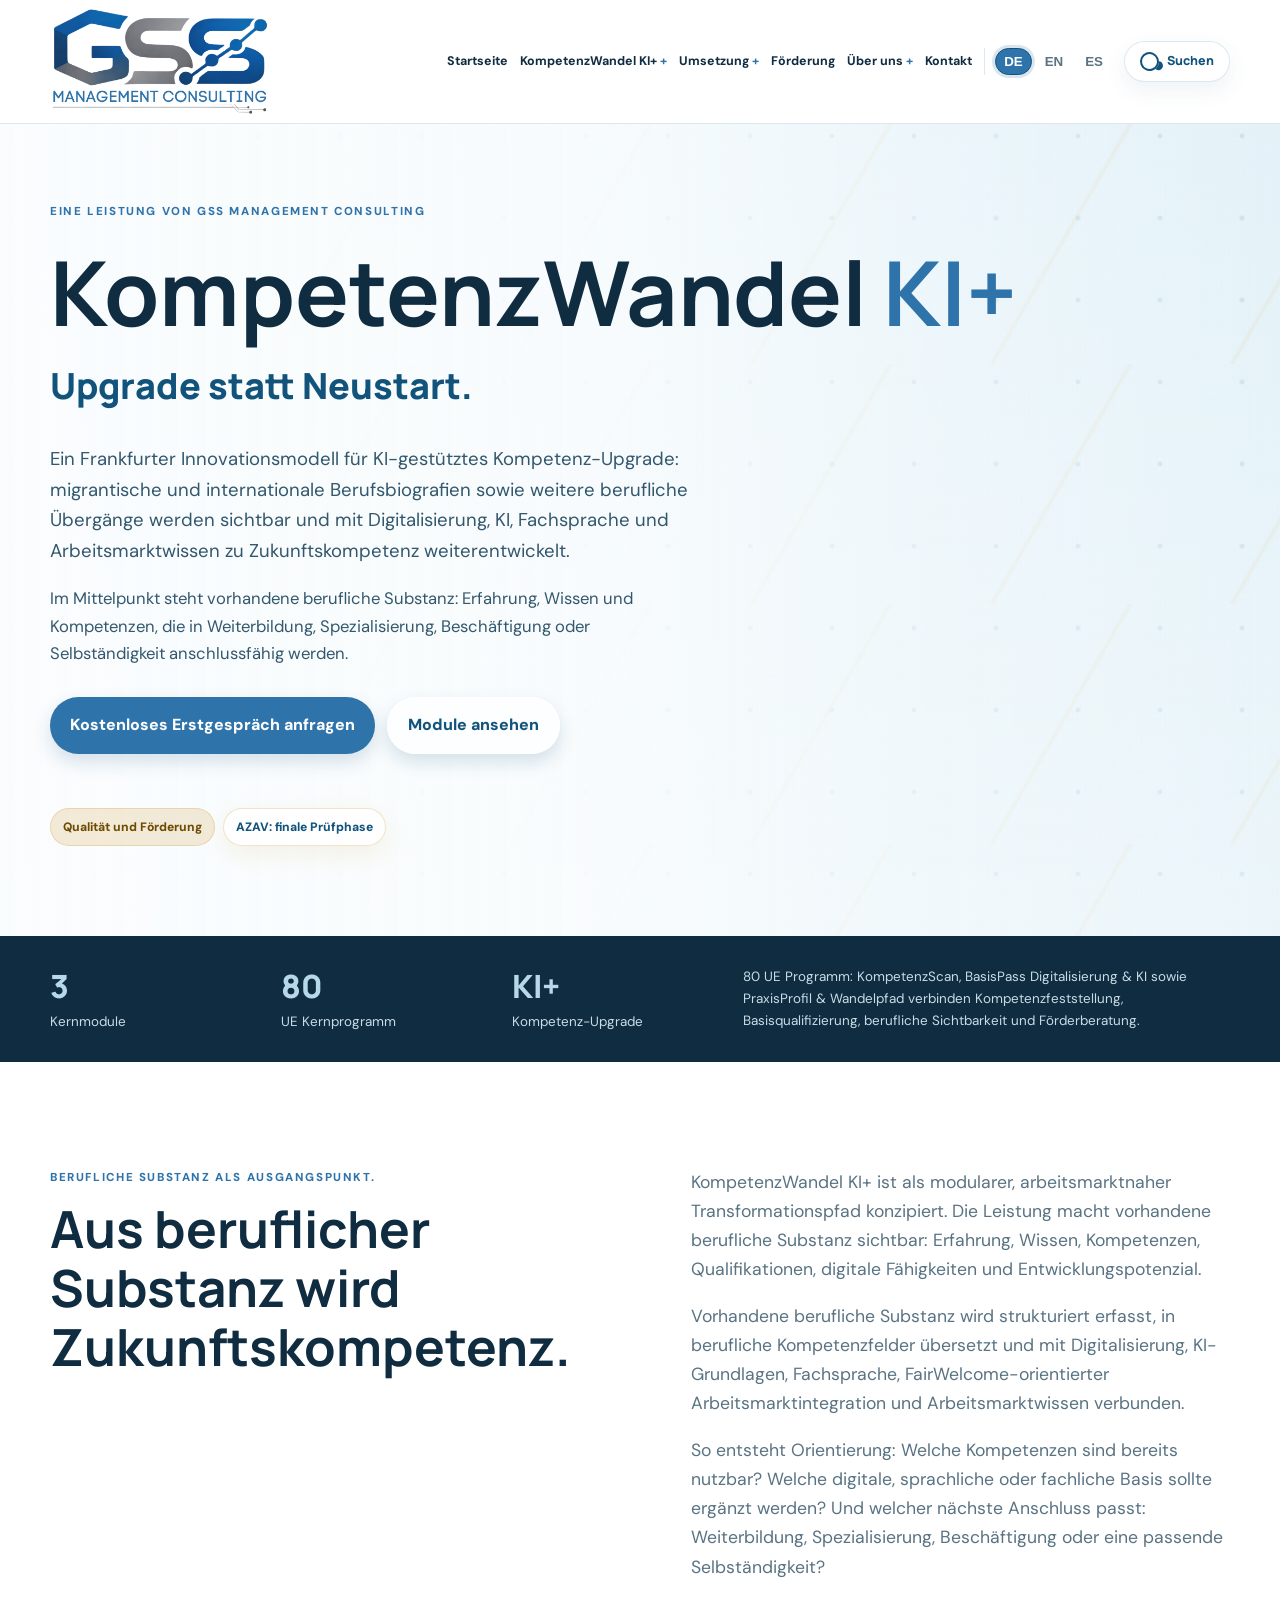
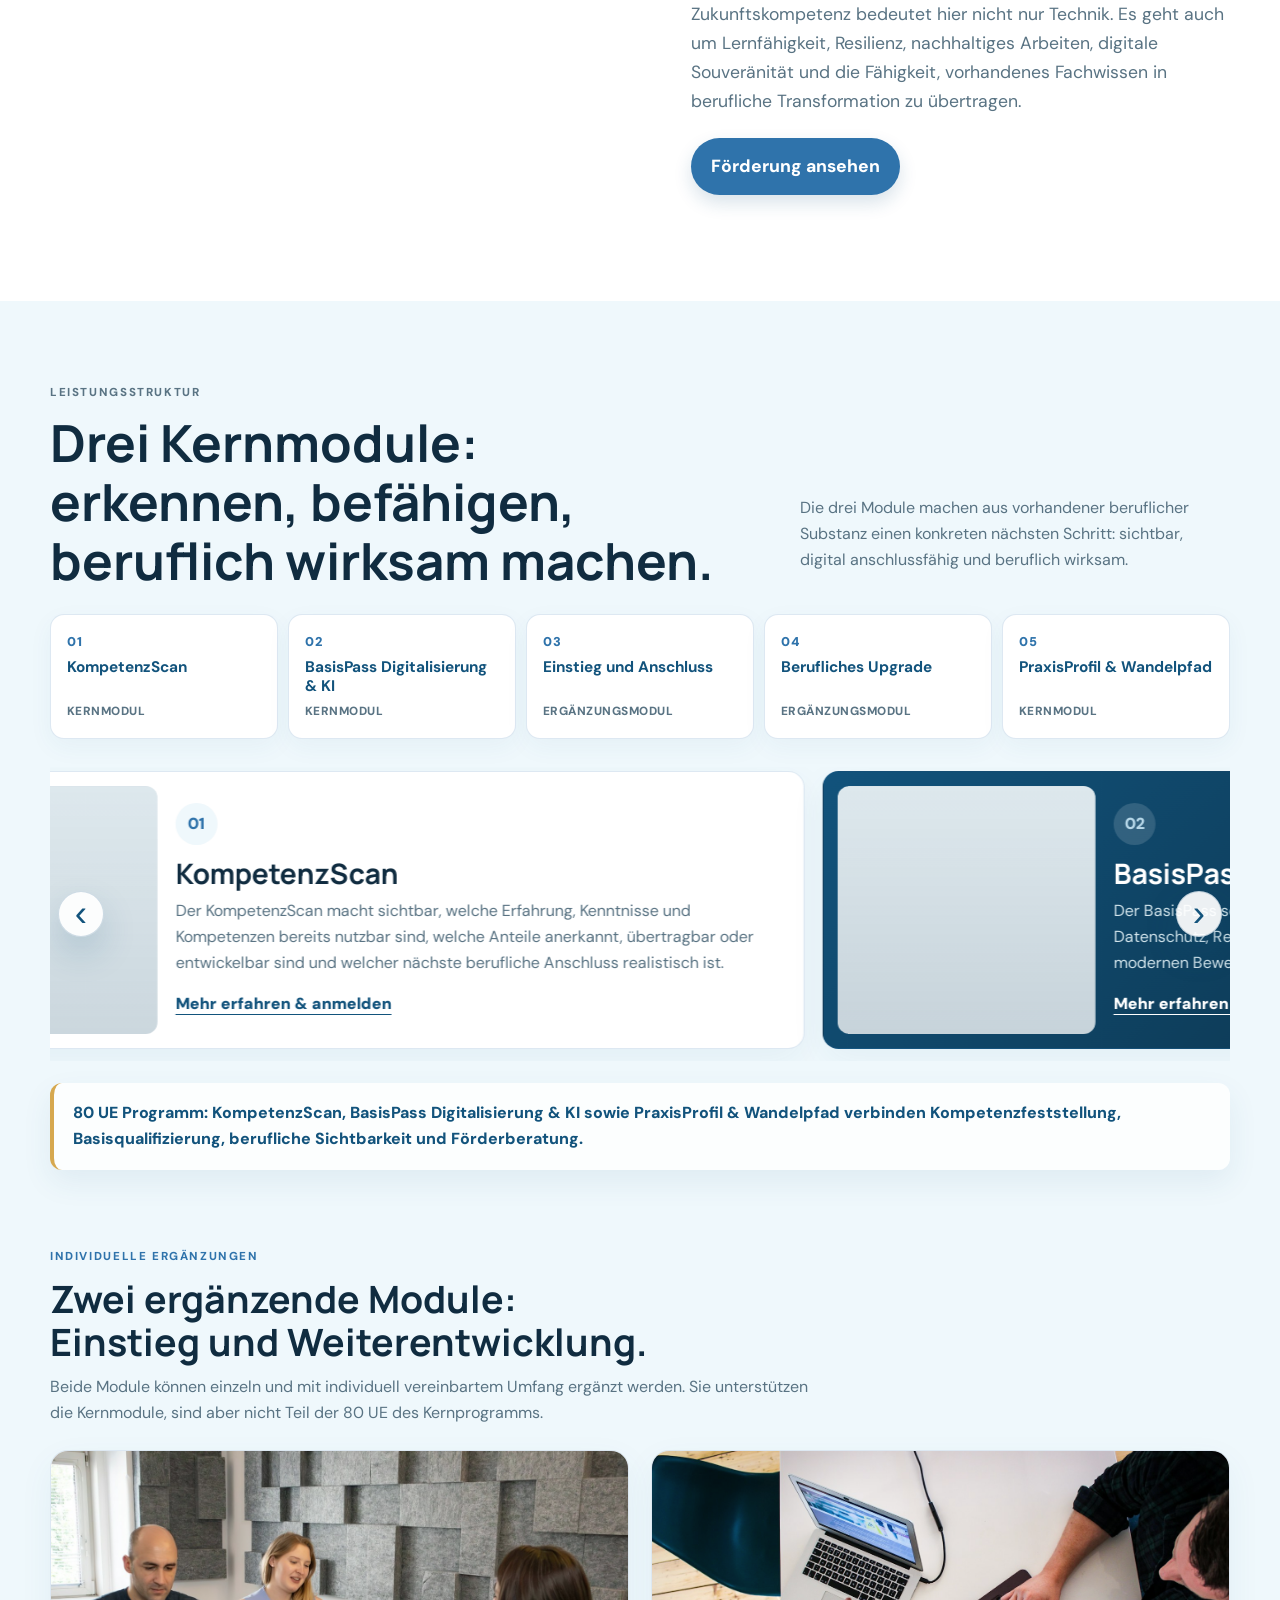
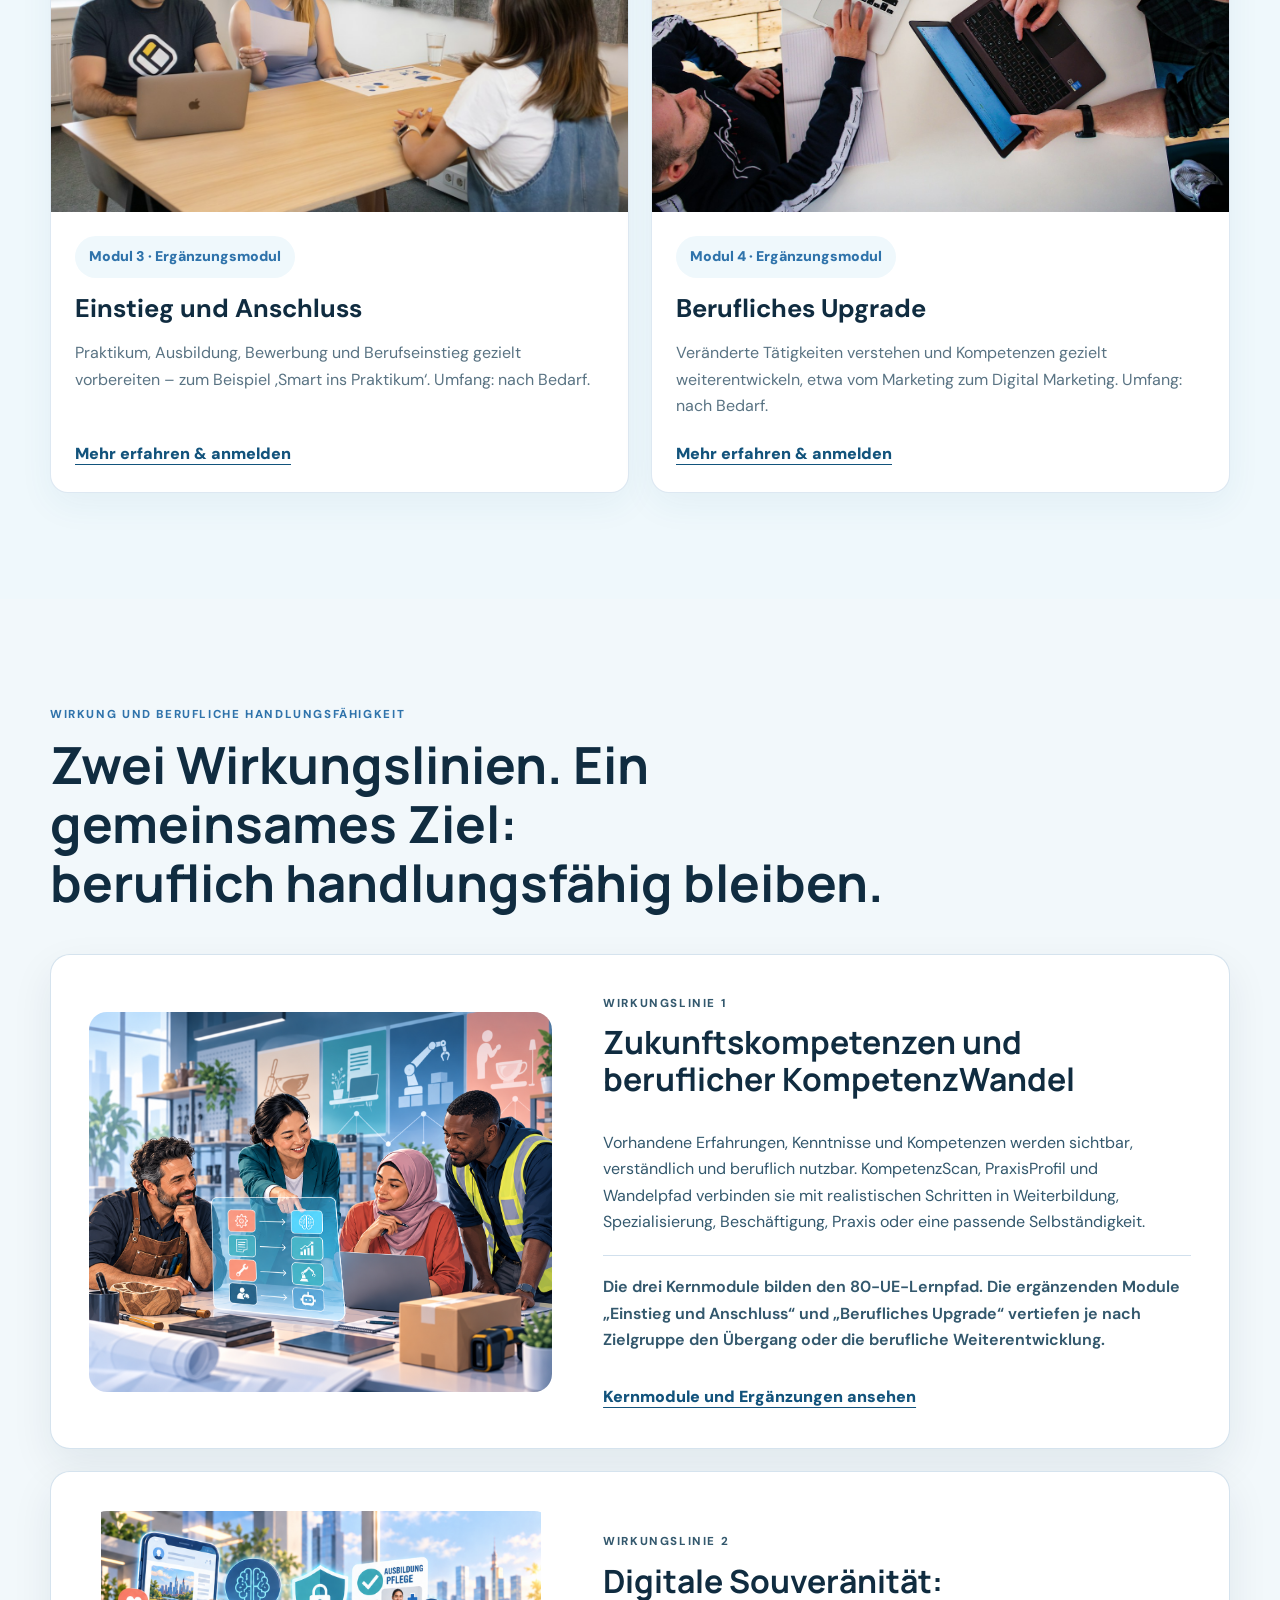
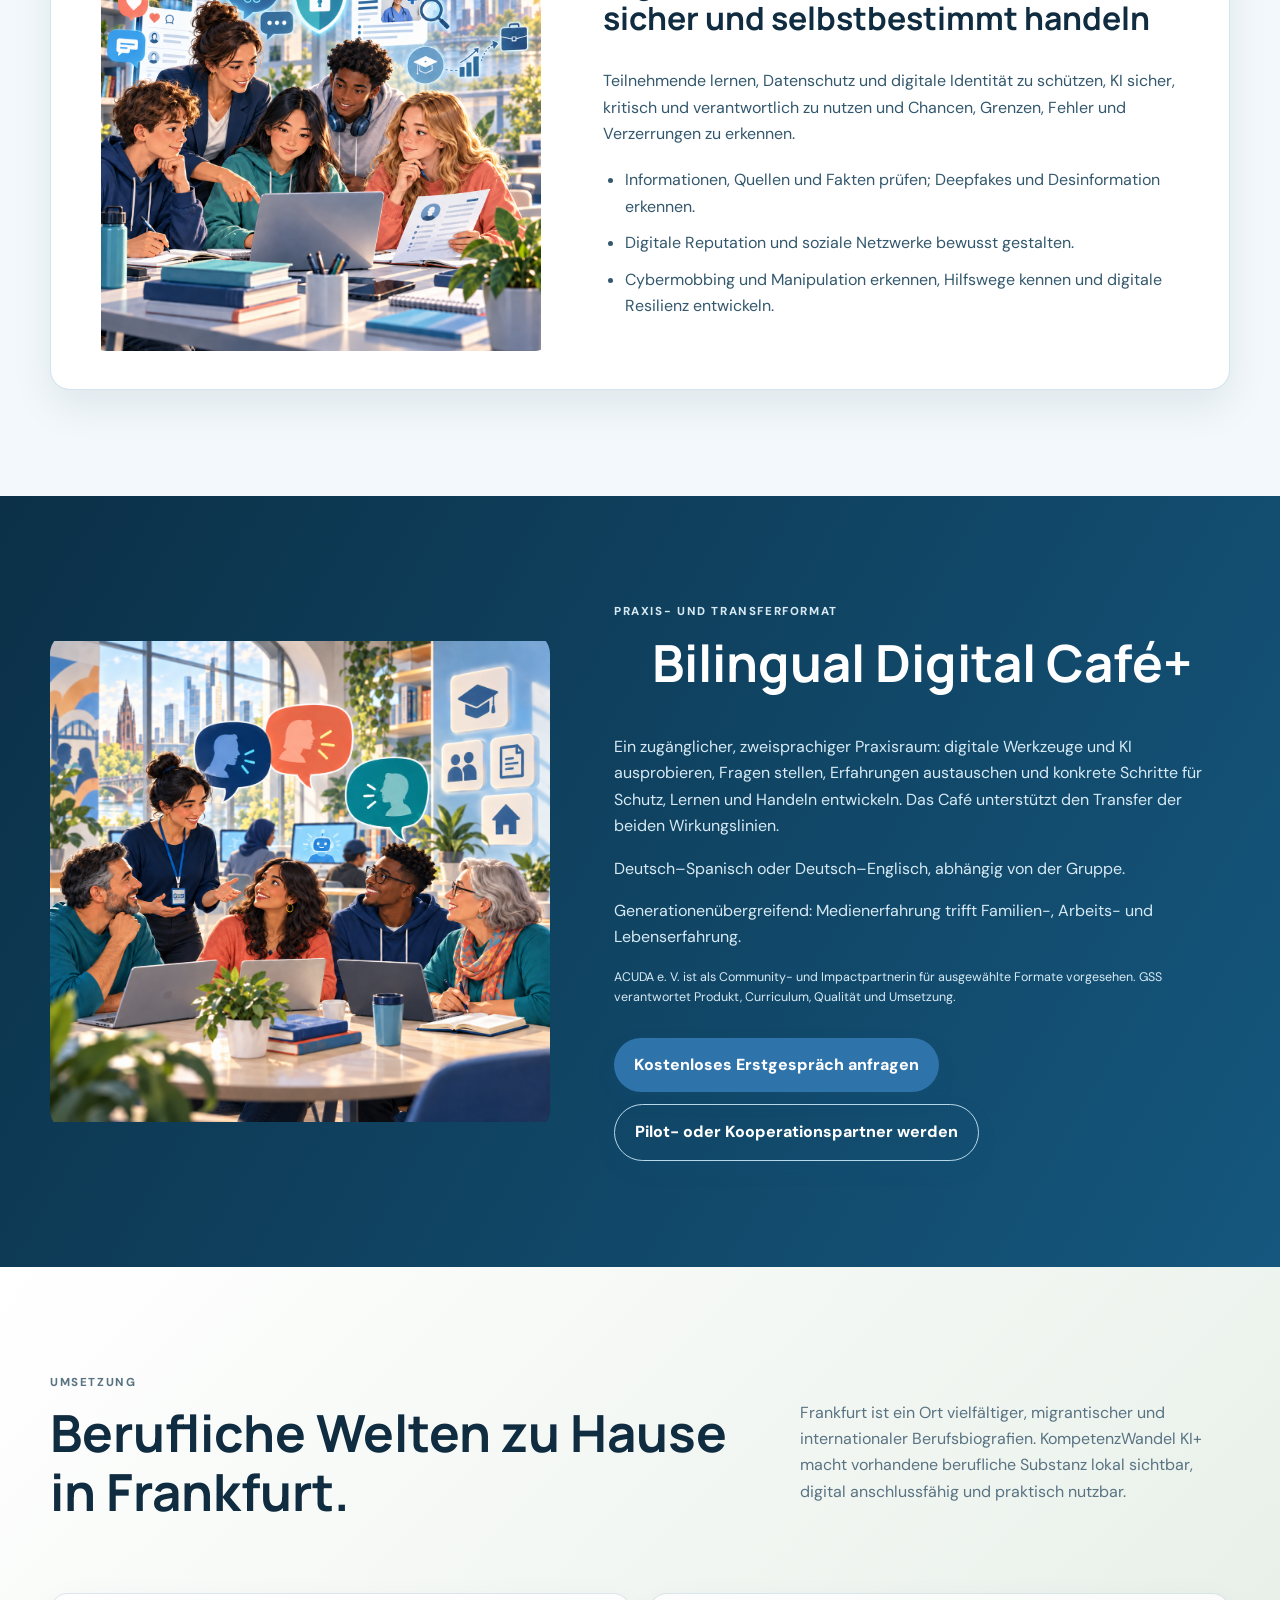
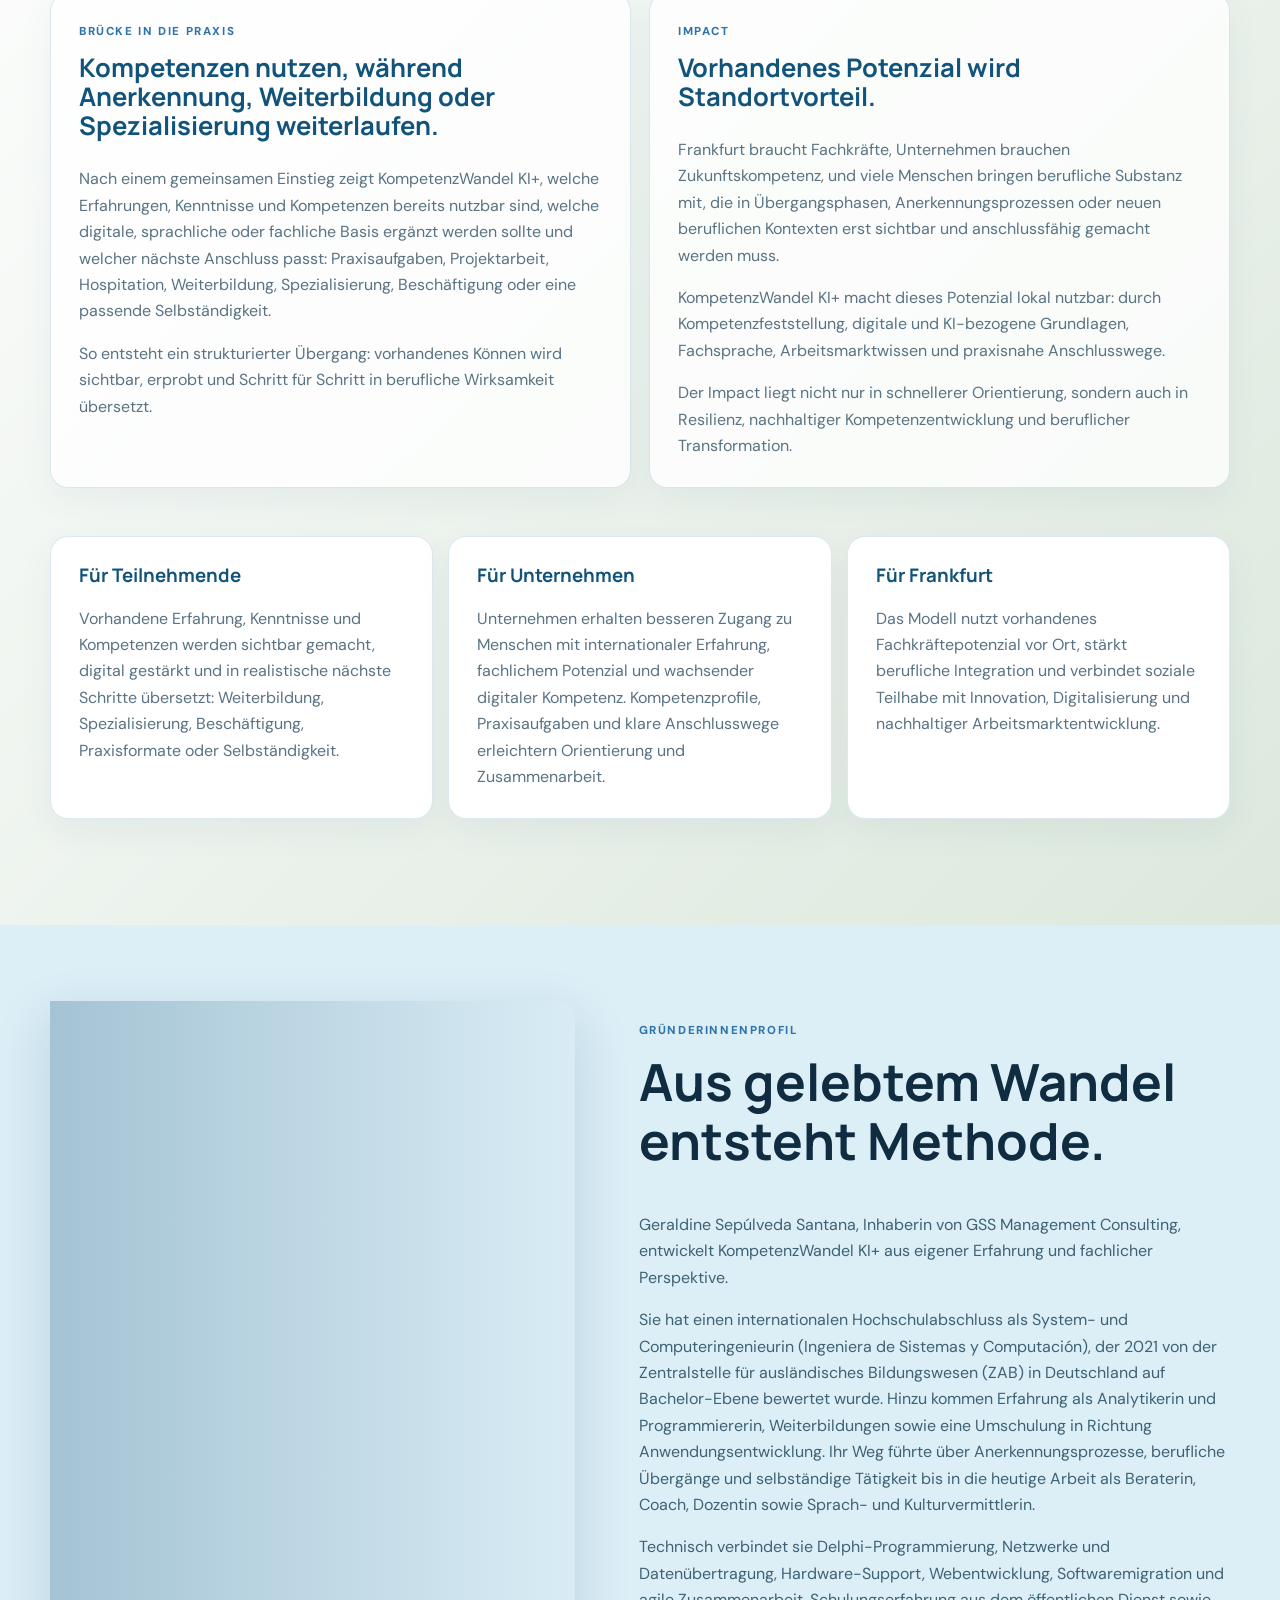
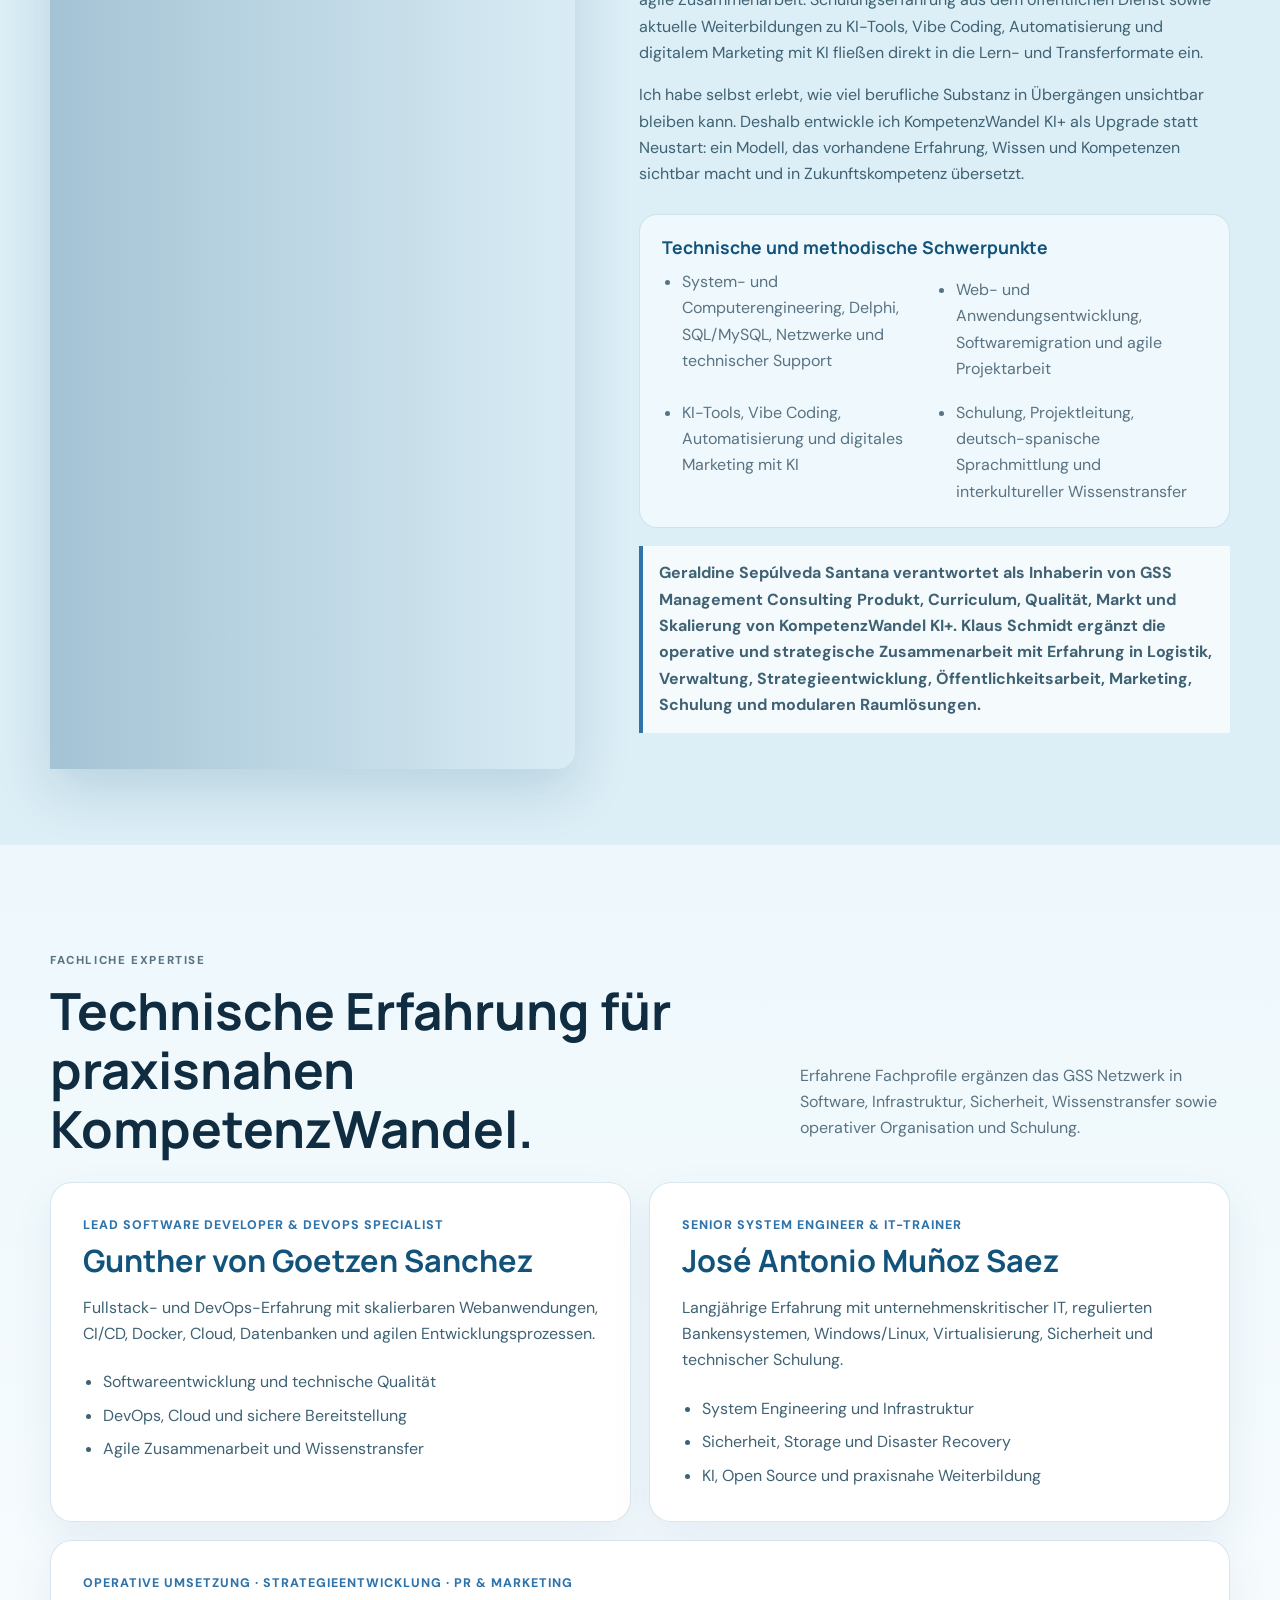
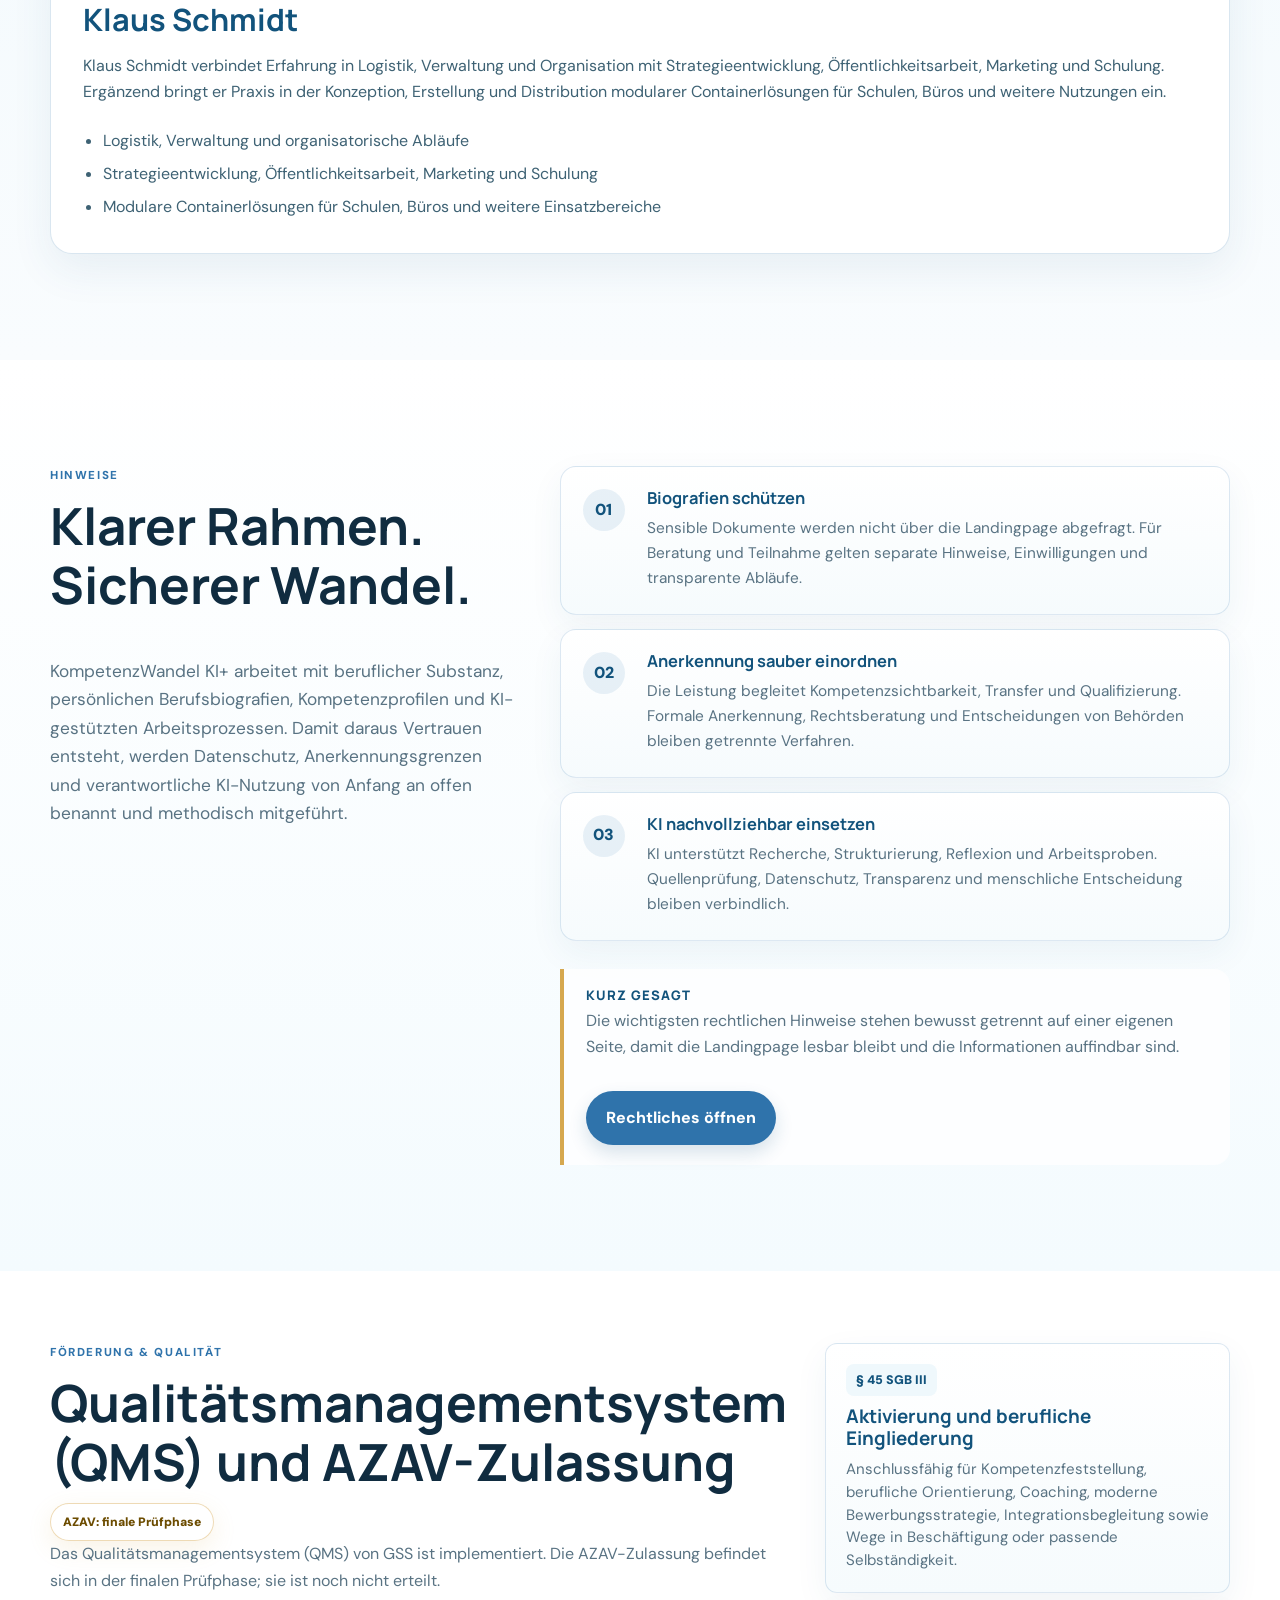
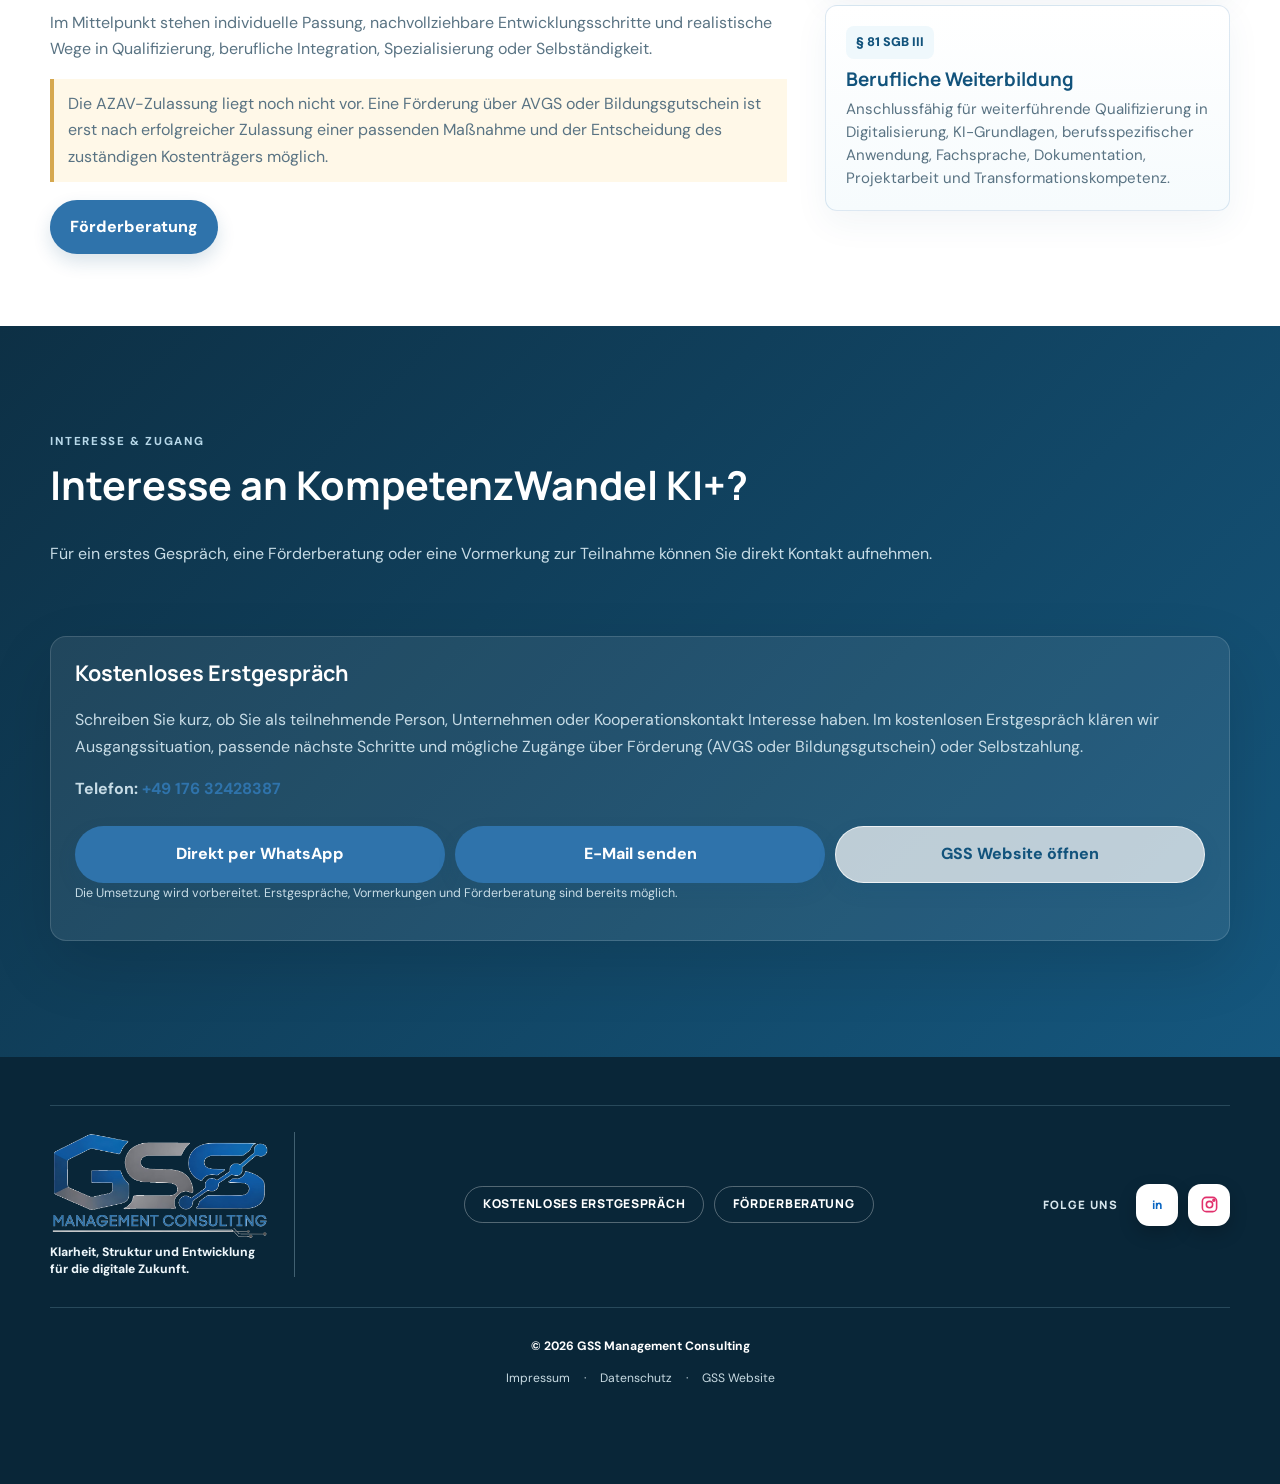
==== commit 749067ab: "Group landing navigation under KompetenzWandel" ====
--- a/index.html
+++ b/index.html
@@ -39,7 +39,7 @@
   <link rel="preconnect" href="https://fonts.googleapis.com">
   <link rel="preconnect" href="https://fonts.gstatic.com" crossorigin>
   <link href="https://fonts.googleapis.com/css2?family=DM+Sans:wght@400;500;600;700&family=Manrope:wght@600;700;800&display=swap" rel="stylesheet">
-  <link rel="stylesheet" href="styles.css?v=20260921-offers5">
+  <link rel="stylesheet" href="styles.css?v=20260921-hierarchy">
 </head>
 <body>
   <header class="site-header">
@@ -48,7 +48,7 @@
     </a>
     <nav class="nav" aria-label="Hauptnavigation">
       <a href="index.html" data-i18n="nav.home">Startseite</a>
-      <div class="nav-group"><a href="index.html#angebot" data-i18n="nav.offer">Leistung</a><div class="submenu"><a href="index.html#module" data-i18n="nav.modules">Module</a><a href="modul.html?mod=einstieg" data-i18n="nav.youth">Jugend &amp; Übergang Schule–Beruf</a><a href="index.html#digitale-souveraenitaet" data-i18n="nav.sovereignty">Digitale Souveränität</a><a href="index.html#bilingual-digital-cafe" data-i18n="nav.cafe">Bilingual Digital Café+</a></div></div>
+      <div class="nav-group"><a href="index.html#angebot" data-i18n="nav.offer">KompetenzWandel KI+</a><div class="submenu"><a href="index.html#angebot" data-i18n="nav.overview">Überblick</a><a href="index.html#module" data-i18n="nav.modules">Kernmodule &amp; Ergänzungen</a><a href="modul.html?mod=einstieg" data-i18n="nav.youth">Einstieg und Anschluss</a><a href="index.html#digitale-souveraenitaet" data-i18n="nav.sovereignty">Digitale Souveränität</a><a href="index.html#bilingual-digital-cafe" data-i18n="nav.cafe">Bilingual Digital Café+</a></div></div>
       <div class="nav-group"><button class="nav-parent" type="button" data-i18n="nav.implementation">Umsetzung</button><div class="submenu"><a href="index.html#umsetzung" data-i18n="nav.practiceImpact">Praxis & Impact</a></div></div>
       <a href="index.html#qualitaet" data-i18n="nav.quality">Förderung</a>
       <div class="nav-group"><button class="nav-parent" type="button" data-i18n="nav.about">Über uns</button><div class="submenu"><a href="index.html#profil" data-i18n="nav.profile">Profil</a><a href="index.html#hinweise" data-i18n="nav.notice">Hinweise</a></div></div>
@@ -441,6 +441,6 @@
     </div>
   </footer>
 
-  <script src="script.js?v=20260921-offers"></script>
+  <script src="script.js?v=20260921-hierarchy"></script>
 </body>
 </html>
